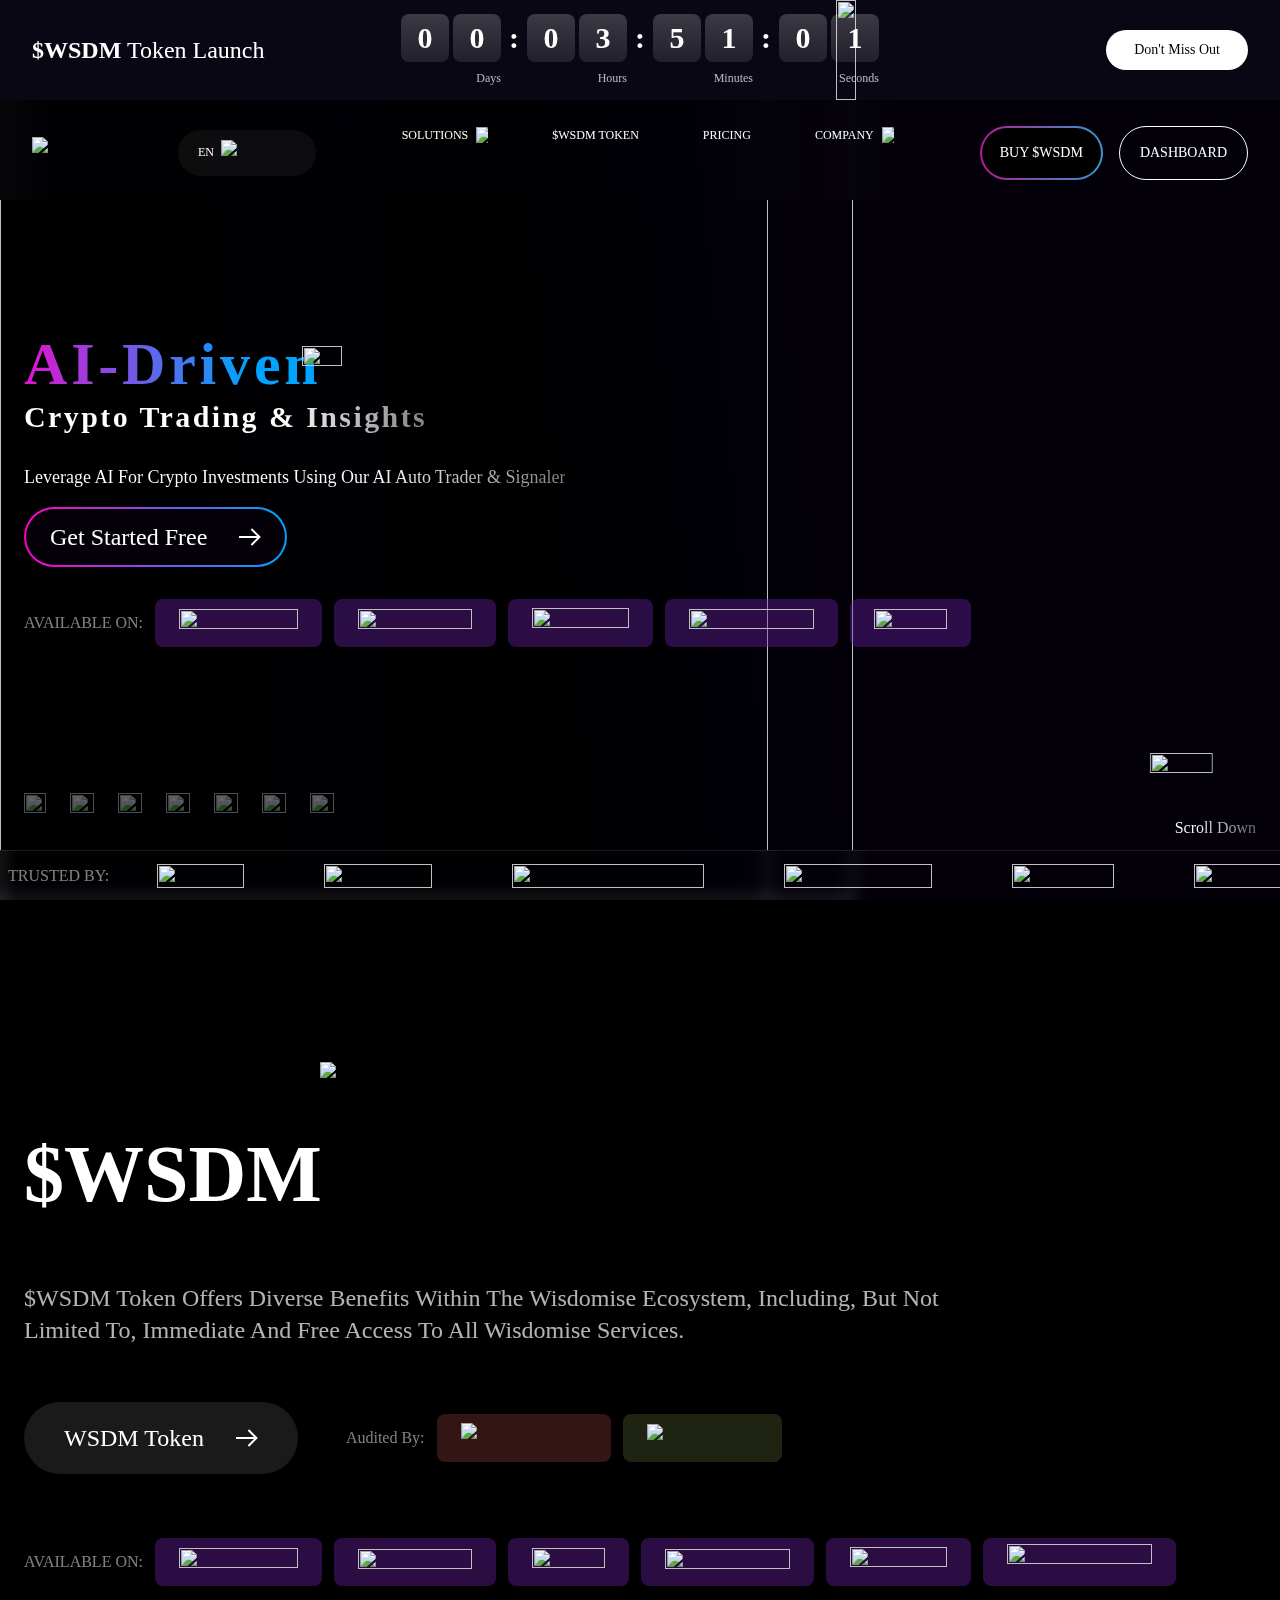
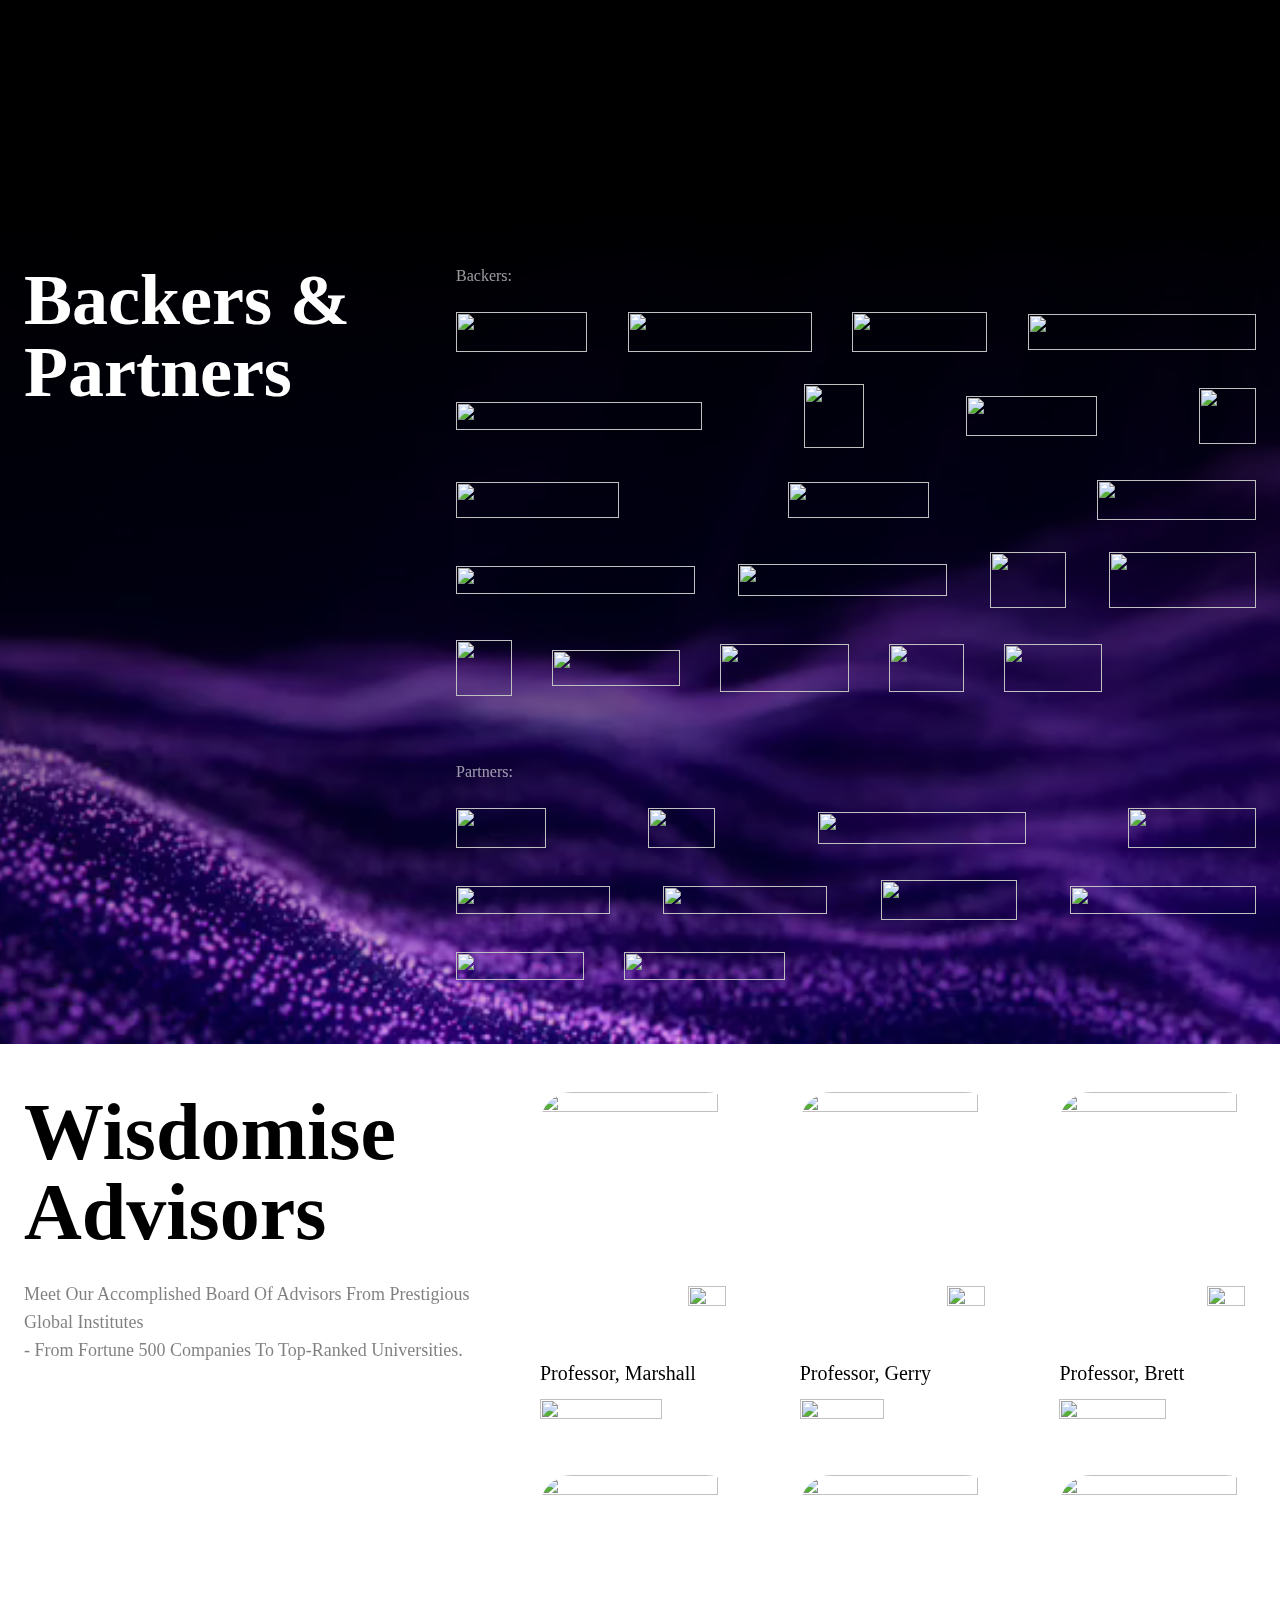
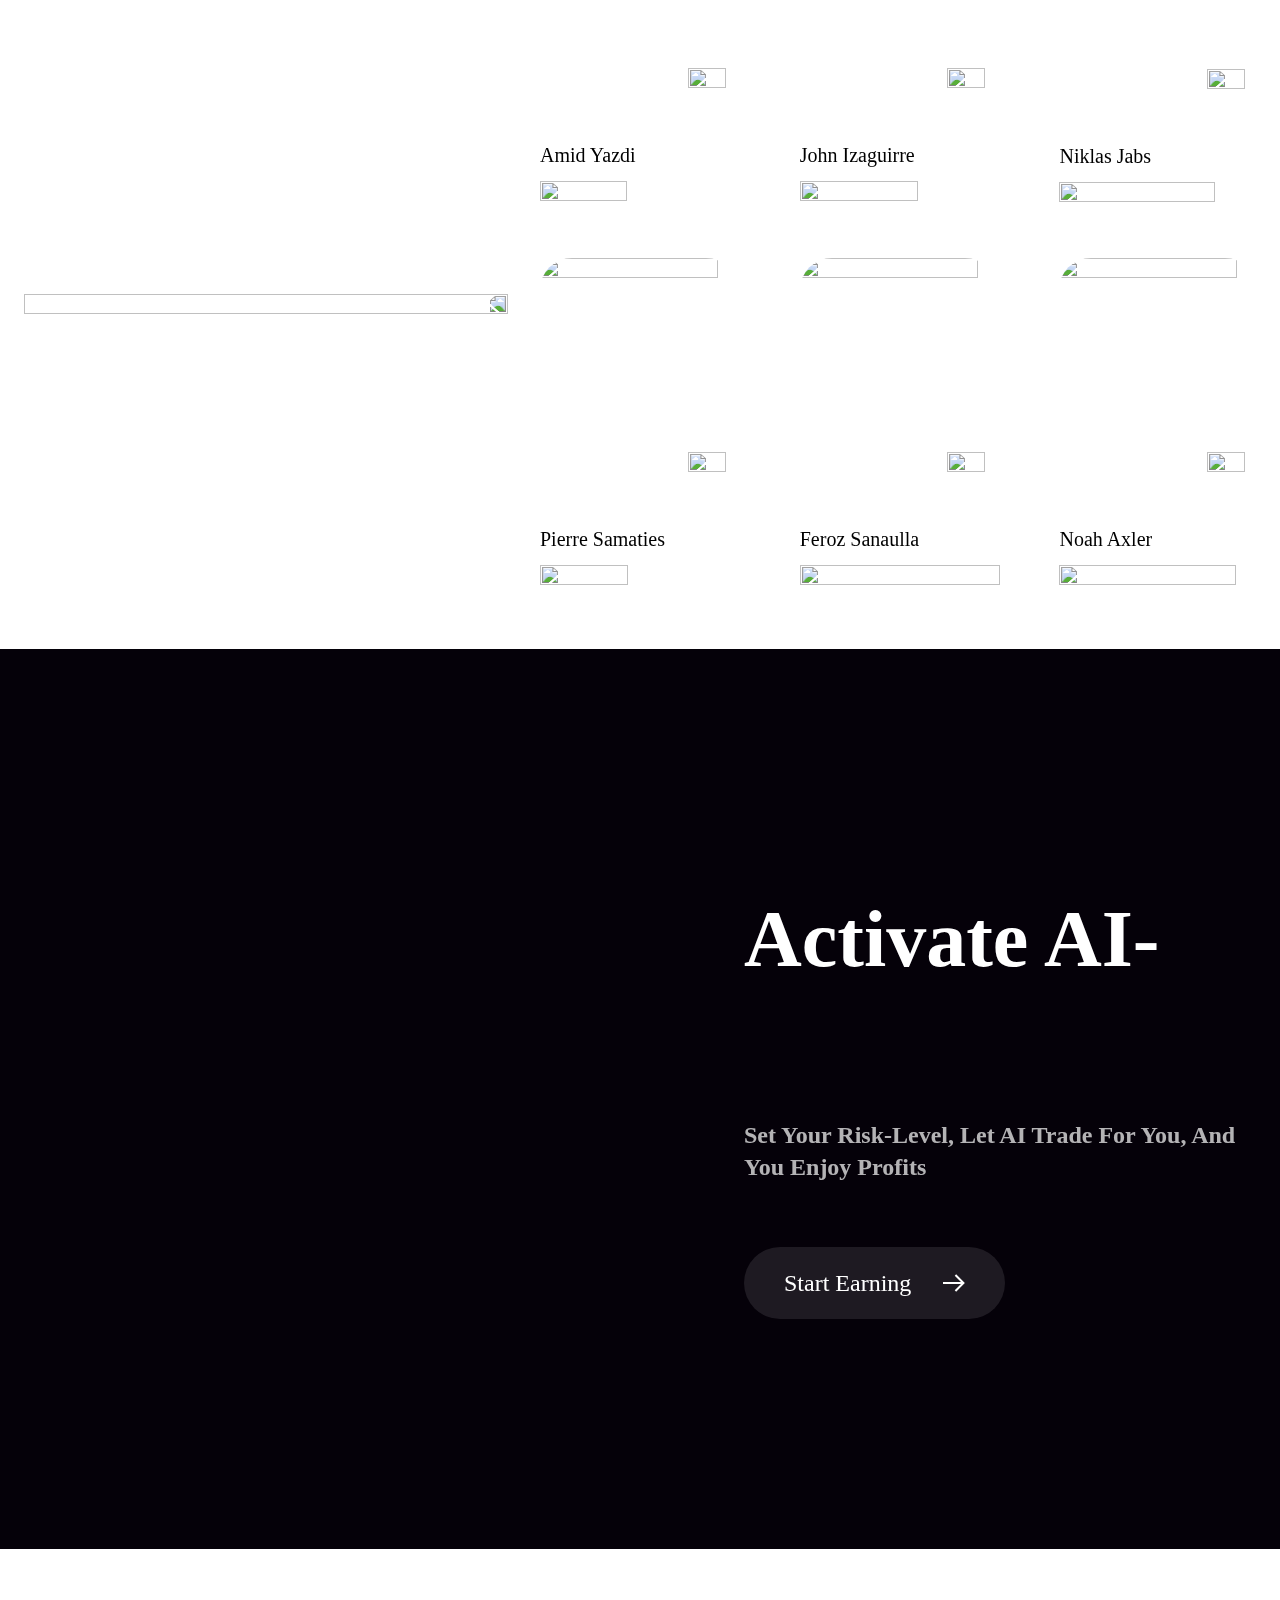
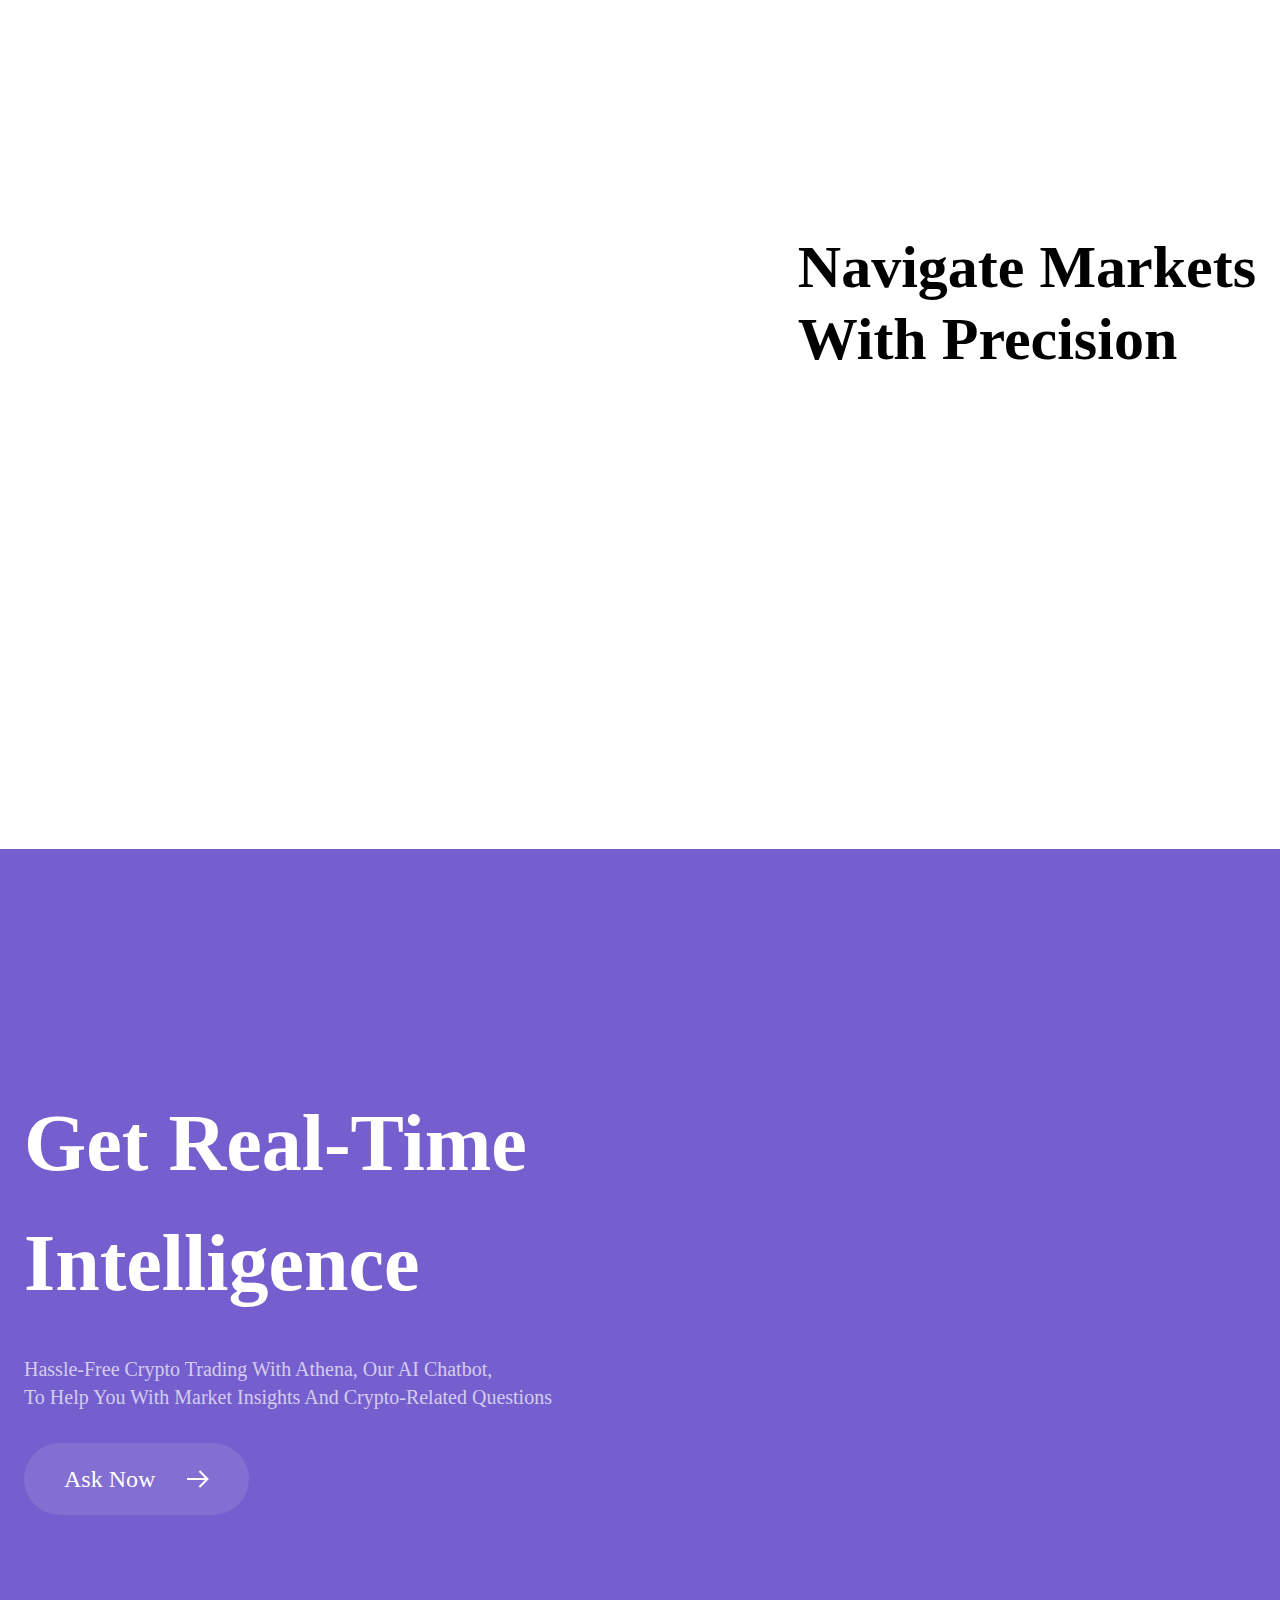
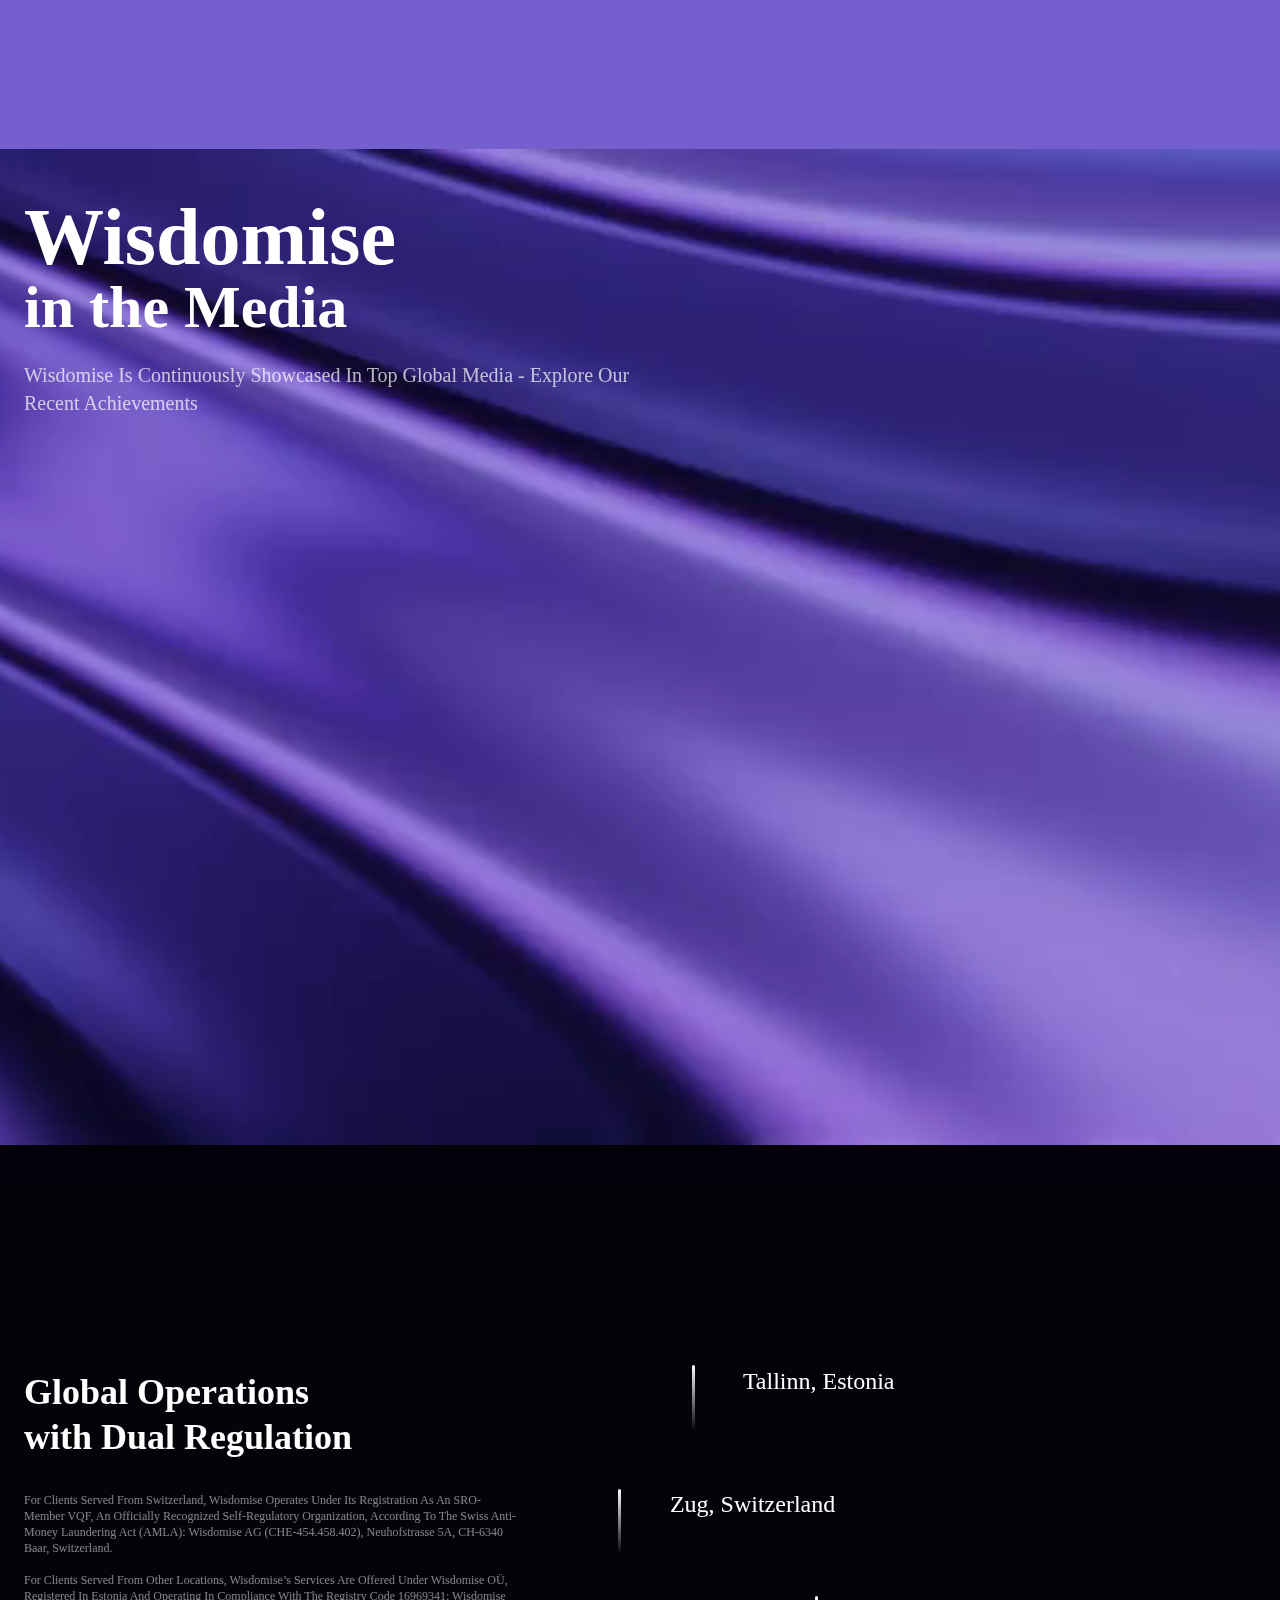
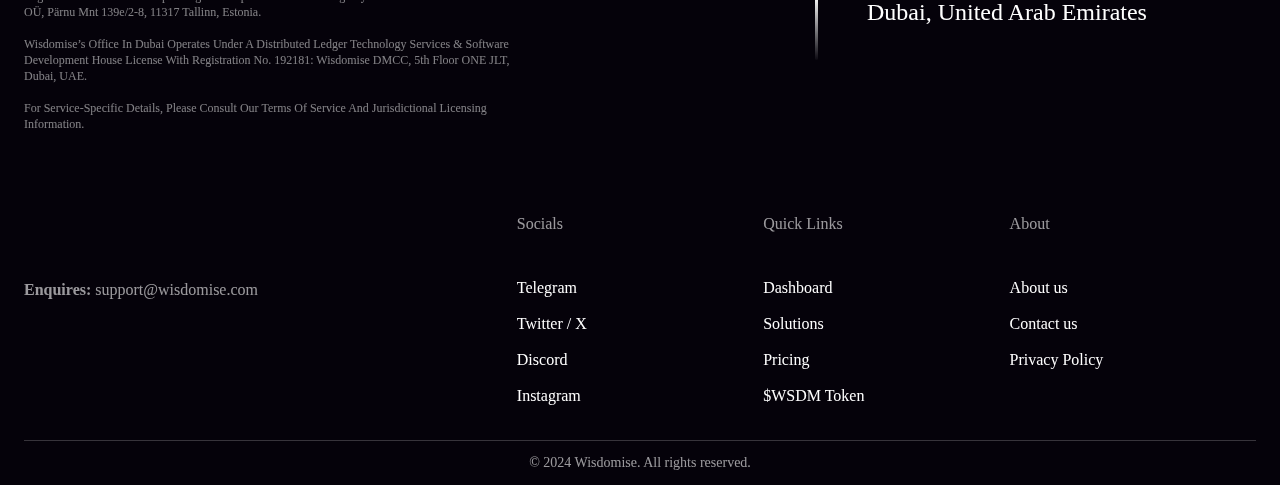
==== index.html @ bbd32401 "Add files via upload" ====
<!DOCTYPE html>
<html lang="en" data-scroll="0">
   <head>
      <meta charset="utf-8">
      <meta name="viewport" content="width=device-width, initial-scale=1">
      <link rel="preload" href="_next/static/media/0484562807a97172-s.p.woff2" as="font" crossorigin="" type="font/woff2">
      <link rel="preload" href="_next/static/media/4c285fdca692ea22-s.p.woff2" as="font" crossorigin="" type="font/woff2">
      <link rel="preload" href="_next/static/media/6245472ced48d3be-s.p.woff2" as="font" crossorigin="" type="font/woff2">
      <link rel="preload" href="_next/static/media/7db6c35d839a711c-s.p.woff2" as="font" crossorigin="" type="font/woff2">
      <link rel="preload" href="_next/static/media/8888a3826f4a3af4-s.p.woff2" as="font" crossorigin="" type="font/woff2">
      <link rel="preload" href="_next/static/media/b957ea75a84b6ea7-s.p.woff2" as="font" crossorigin="" type="font/woff2">
      <link rel="preload" href="_next/static/media/eafabf029ad39a43-s.p.woff2" as="font" crossorigin="" type="font/woff2">
      <link rel="preload" as="image" href="logo.9e5d16bb.svg" fetchpriority="high">
      	<script charset="UTF-8" type="text/javascript" src="./6943d4a3-0672-4a5c-8e52-4ec6c4a5e073.js"></script>
      <link href="https://cdn.jsdelivr.net/npm/tailwindcss@latest/dist/tailwind.min.css" rel="stylesheet">
         <link rel="preload" as="script" fetchpriority="low" href="_next/static/chunks/webpack-7b2ac3d9e9b63885.js" crossorigin="">
      <script async="" src="https://code.gist.build/web/latest/gist.min.js"></script><script async="" src="https://assets.customer.io/assets/in-app.js"></script><script async="" src="https://www.clarity.ms/s/0.7.32/clarity.js"></script><script async="" src="https://www.clarity.ms/tag/jwive2g5nc"></script><script type="text/javascript" async="" src="https://www.googletagmanager.com/gtag/js?id=G-8L0X6BNBRX&amp;l=dataLayer&amp;cx=c"></script><script type="text/javascript" src="https://cdn.segment.com/next-integrations/integrations/vendor/commons.a61d7bea37d2de5d4b69.js.gz" async="" status="loaded"></script><script type="text/javascript" src="https://cdn.segment.com/next-integrations/integrations/hotjar/1.4.0/hotjar.dynamic.js.gz" async="" status="loaded"></script><script type="text/javascript" src="https://cdn.segment.com/next-integrations/actions/amplitude-plugins/511c8312ec30f7f75599.js" async="" status="loaded"></script><script src="_next/static/chunks/fd9d1056-67ec6806c44e2664.js" async="" crossorigin=""></script><script src="_next/static/chunks/8069-3364eb6f06c2c5e1.js" async="" crossorigin=""></script><script src="_next/static/chunks/main-app-4d1564f0311960d9.js" async="" crossorigin=""></script><script src="_next/static/chunks/6207-fb9cf9fd106974bb.js" async=""></script><script src="_next/static/chunks/7194-81a2aa4f1a5b7281.js" async=""></script><script src="_next/static/chunks/1482-13719473101a6281.js" async=""></script><script src="_next/static/chunks/4598-c4dadd613cb0ffbd.js" async=""></script><script src="_next/static/chunks/1308-8b88c8c11fbe937a.js" async=""></script><script src="_next/static/chunks/app/(pages)/%5Blang%5D/page-e1bc0465b63e47cc.js" async=""></script><script src="_next/static/chunks/8792-98da3263bf28438f.js" async=""></script><script src="_next/static/chunks/1518-c117aec095b4ebac.js" async=""></script><script src="_next/static/chunks/620-9d7cd24e37956626.js" async=""></script><script src="_next/static/chunks/15-7418e7b7111ea1a7.js" async=""></script><script src="_next/static/chunks/app/(pages)/%5Blang%5D/layout-5bcf6665e10c7fe4.js" async=""></script>
      <link rel="preload" href="https://www.googletagmanager.com/gtm.js?id=GTM-PTR43GF" as="script">
      <title>Wisdomise - AI-Driven Crypto Trading &amp; Insights</title>
      <meta property="og:title" content="Wisdomise - AI-Driven Crypto Trading &amp; Insights">
      <meta property="og:description" content="Explore Wisdomise, your all-in-one, AI-powered platform delivering carefully curated insights and automated investment opportunities.">
      <meta property="og:url" content="https://wisdomise.com">
      <meta property="og:image" content="embed-banner.7765aba4.jpg">
      <meta property="og:type" content="website">
      <meta name="twitter:card" content="summary_large_image">
      <meta name="twitter:title" content="Wisdomise - AI-Driven Crypto Trading &amp; Insights">
      <meta name="twitter:description" content="Explore Wisdomise, your all-in-one, AI-powered platform delivering carefully curated insights and automated investment opportunities.">
     
      <link rel="icon" href="/icon.svg?e01a3c4ff1a29529" type="image/svg+xml" sizes="any">
      <meta name="next-size-adjust">
      <script src="_next/static/chunks/polyfills-c67a75d1b6f99dc8.js" crossorigin="" nomodule=""></script>
     
      	<script>
    document.addEventListener("DOMContentLoaded", function() {
        // Select the meta tag with the name "twitter:image"
        var metaTag = document.querySelector('meta[name="og:image"]');

        // Update the content attribute of the selected meta tag
        if (metaTag) {
            metaTag.setAttribute("content", "./embed-banner.7765aba4.jpg");
        } else {
            console.error('Meta tag with name "og:image" not found.');
        }
    });
    
    // Create a new Image object
const imageToPreload = new Image();

// Set the src attribute to the URL of the image
imageToPreload.src = "logo.9e5d16bb.svg";
</script>
      <script>
     		function loadCSS(filename, callback, errorCallback) {
    var link = document.createElement('link');
    link.rel = 'stylesheet';
    link.type = 'text/css';
    link.href = filename;
    link.onload = function() {
        if (callback) callback();
    };
    link.onerror = function() {
        if (errorCallback) errorCallback();
    };
    document.head.appendChild(link);
}

// Usage example with callback and error handling:
loadCSS('2760be41ff69f393.css', function() {
    console.log('CSS has been loaded!');
}, function() {
    console.log('Failed to load CSS.');
});
loadCSS('98fc002387e967da.css', function() {
    console.log('CSS has been loaded!');
}, function() {
    console.log('Failed to load CSS.');
});
     	</script>
      	
      <style type="text/css">.rfm-marquee-container {
         overflow-x: hidden;
         display: flex;
         flex-direction: row;
         position: relative;
         width: var(--width);
         transform: var(--transform);
         }
         .rfm-marquee-container:hover div {
         animation-play-state: var(--pause-on-hover);
         }
         .rfm-marquee-container:active div {
         animation-play-state: var(--pause-on-click);
         }
         .rfm-overlay {
         position: absolute;
         width: 100%;
         height: 100%;
         }
         .rfm-overlay::before, .rfm-overlay::after {
         background: linear-gradient(to right, var(--gradient-color), transparent);
         content: "";
         height: 100%;
         position: absolute;
         width: var(--gradient-width);
         z-index: 2;
         pointer-events: none;
         touch-action: none;
         }
         .rfm-overlay::after {
         right: 0;
         top: 0;
         transform: rotateZ(180deg);
         }
         .rfm-overlay::before {
         left: 0;
         top: 0;
         }
         .rfm-marquee {
         flex: 0 0 auto;
         min-width: var(--min-width);
         z-index: 1;
         display: flex;
         flex-direction: row;
         align-items: center;
         animation: scroll var(--duration) linear var(--delay) var(--iteration-count);
         animation-play-state: var(--play);
         animation-delay: var(--delay);
         animation-direction: var(--direction);
         }
         @keyframes scroll {
         0% {
         transform: translateX(0%);
         }
         100% {
         transform: translateX(-100%);
         }
         }
         .rfm-initial-child-container {
         flex: 0 0 auto;
         display: flex;
         min-width: auto;
         flex-direction: row;
         align-items: center;
         }
         .rfm-child {
         transform: var(--transform);
         }
      </style>
      <script async="" id="cio-tracker" src="https://assets.customer.io/assets/track.js" data-site-id="e1fcf71a2b139e4c010e" data-use-array-params="true" data-use-in-app="true"></script><script async="" src="https://static.hotjar.com/c/hotjar-4975209.js?sv=6"></script>
   </head>
   <body class="relative bg-[#03000a] text-white __className_51ed1a" style="overflow: unset;">
      <header class="fixed top-0 z-50 w-full bg-[#05010933] text-xs transition-all duration-500 max-md:h-auto before:absolute before:left-0 before:top-0 before:z-[-1] before:h-full before:w-full before:backdrop-blur-xl">
         <div class="relative flex h-16 items-center bg-[#0A0714] md:h-[100px]">
            <img alt="" loading="lazy" width="309" height="164" decoding="async" data-nimg="1" class="absolute -end-4 h-full w-auto md:end-[20%]" style="color:transparent" src="_next/static/media/tokendb32.png">
            <div class="relative mx-auto flex w-full max-w-[1400px] items-center justify-between px-8 max-md:px-6">
               <h1 class="shrink-0 items-baseline gap-2 md:basis-[280px] md:text-2xl"><strong class="font-bold">$WSDM</strong> <span>Token Launch</span></h1>
               <div class="max-md:hidden">
                  <div>
                     <ul class="flex items-baseline justify-center gap-2">
                        <div class="flex items-baseline gap-2">
                           <div class="flex flex-col items-center">
                              <h2 class="flex gap-1 font-bold">
                                 <div class="relative flex h-8 w-8 items-center justify-center rounded-lg bg-gradient-to-b from-white/20 from-0% to-white/10 to-100% text-center md:h-20 md:w-20 md:text-6xl !h-12 !w-12 !text-3xl"><span>0</span></div>
                                 <div class="relative flex h-8 w-8 items-center justify-center rounded-lg bg-gradient-to-b from-white/20 from-0% to-white/10 to-100% text-center md:h-20 md:w-20 md:text-6xl !h-12 !w-12 !text-3xl"><span>0</span></div>
                              </h2>
                              <p class="mt-2 flex w-full justify-end text-white/70 max-md:text-xs">Days</p>
                           </div>
                        </div>
                        <div class="flex items-baseline gap-2">
                           <span class="flex gap-1 font-bold md:text-6xl !text-3xl">:</span>
                           <div class="flex flex-col items-center">
                              <h2 class="flex gap-1 font-bold">
                                 <div class="relative flex h-8 w-8 items-center justify-center rounded-lg bg-gradient-to-b from-white/20 from-0% to-white/10 to-100% text-center md:h-20 md:w-20 md:text-6xl !h-12 !w-12 !text-3xl"><span>0</span></div>
                                 <div class="relative flex h-8 w-8 items-center justify-center rounded-lg bg-gradient-to-b from-white/20 from-0% to-white/10 to-100% text-center md:h-20 md:w-20 md:text-6xl !h-12 !w-12 !text-3xl"><span>3</span></div>
                              </h2>
                              <p class="mt-2 flex w-full justify-end text-white/70 max-md:text-xs">Hours</p>
                           </div>
                        </div>
                        <div class="flex items-baseline gap-2">
                           <span class="flex gap-1 font-bold md:text-6xl !text-3xl">:</span>
                           <div class="flex flex-col items-center">
                              <h2 class="flex gap-1 font-bold">
                                 <div class="relative flex h-8 w-8 items-center justify-center rounded-lg bg-gradient-to-b from-white/20 from-0% to-white/10 to-100% text-center md:h-20 md:w-20 md:text-6xl !h-12 !w-12 !text-3xl"><span>5</span></div>
                                 <div class="relative flex h-8 w-8 items-center justify-center rounded-lg bg-gradient-to-b from-white/20 from-0% to-white/10 to-100% text-center md:h-20 md:w-20 md:text-6xl !h-12 !w-12 !text-3xl"><span>1</span></div>
                              </h2>
                              <p class="mt-2 flex w-full justify-end text-white/70 max-md:text-xs">Minutes</p>
                           </div>
                        </div>
                        <div class="flex items-baseline gap-2">
                           <span class="flex gap-1 font-bold md:text-6xl !text-3xl">:</span>
                           <div class="flex flex-col items-center">
                              <h2 class="flex gap-1 font-bold">
                                 <div class="relative flex h-8 w-8 items-center justify-center rounded-lg bg-gradient-to-b from-white/20 from-0% to-white/10 to-100% text-center md:h-20 md:w-20 md:text-6xl !h-12 !w-12 !text-3xl"><span>0</span></div>
                                 <div class="relative flex h-8 w-8 items-center justify-center rounded-lg bg-gradient-to-b from-white/20 from-0% to-white/10 to-100% text-center md:h-20 md:w-20 md:text-6xl !h-12 !w-12 !text-3xl"><span>1</span></div>
                              </h2>
                              <p class="mt-2 flex w-full justify-end text-white/70 max-md:text-xs">Seconds</p>
                           </div>
                        </div>
                     </ul>
                  </div>
               </div>
               <div class="interact-button flex justify-end md:basis-[280px]"><button class="h-8 rounded-full bg-white px-4 text-sm font-medium text-black transition duration-300 md:h-10 md:px-7 hover:bg-black hover:text-white">Don't Miss Out</button></div>
            </div>
         </div>
         <section class="mx-auto flex max-w-[1400px] justify-between px-8 pb-[20px] pt-[26px] max-md:px-6 max-md:py-4">
            <div class="flex items-center gap-6">
               <a href="/en"><img alt="logo" fetchpriority="high" width="122" height="32" decoding="async" data-nimg="1" style="color:transparent" src="_next/static/media/logo.9e5d16bb.svg"></a>
               <div>
                  <button class="rounded-3xl border-white/30 bg-white/5 px-5 py-2 leading-7">
                     EN<!-- --> <img alt="arrow-down" loading="lazy" width="12" height="7" decoding="async" data-nimg="1" class="ms-1 inline" style="color:transparent" src="_next/static/media/arrow-down.96799e86.svg">
                  </button>
               </div>
            </div>
            <div class="hidden max-md:block">
               <div class="flex h-full items-center"><img alt="open" loading="lazy" width="25" height="25" decoding="async" data-nimg="1" class="cursor-pointer" style="color:transparent" src="_next/static/media/mobile-menu-open.svg"></div>
               <div class="invisible fixed left-0 top-0 z-30 h-[100dvh] w-screen overflow-auto bg-[#050109] px-6 py-4 opacity-0 transition-all flex flex-col">
                  
                  <div class="mt-8 flex justify-between gap-4"><button class="group relative rounded-full font-medium p-[2px] grayscale-[40%] transition-all duration-300 bg-gradient-to-r from-[#FF00C7] to-[#00A3FF] text-white max-md:w-full rounded-full px-4 py-1 text-sm duration-300"><span class="absolute bottom-[2px] end-[2px] start-[2px] top-[2px] rounded-full bg-black transition-all group-hover:opacity-60"></span><span class="relative">BUY $WSDM</span></button><button class="rounded-lg border border-white/30 px-4 py-1 leading-7 transition-colors hover:bg-white/10 basis-full !rounded-full uppercase">Dashboard</button></div>
                  <div class="mt-8 w-full">
                     <div data-szh-adn="" class="szh-accordion">
                        <div class="szh-accordion__item szh-accordion__item--status-exited border-b border-white/20 py-6">
                           <h3 style="margin:0" class="szh-accordion__item-heading">
                              <button id=":Rbihdtta:" aria-controls=":Rbihdtta:-" aria-expanded="false" data-szh-adn-btn="" class="szh-accordion__item-btn w-full" type="button">
                                 <div class="flex w-full items-center justify-between text-left">SOLUTIONS<img alt="arrow" loading="lazy" width="24" height="25" decoding="async" data-nimg="1" class="transition-transform duration-200 ease-out" style="color:transparent" src="_next/static/media/mobile-menu-arrow.4d880aeb.svg"></div>
                              </button>
                           </h3>
                           <div class="szh-accordion__item-content transition-[height_0.25s_cubic-bezier(0,0,0,1)]" style="display:none">
                              <div id=":Rbihdtta:-" aria-labelledby=":Rbihdtta:" role="region" style="margin-top:1rem" class="szh-accordion__item-panel">
                                 <div class="flex flex-col">
                                    <p class="mb-6 text-xs uppercase text-white/50">Invest</p>
                                    <div class="mb-6 flex flex-col gap-6 rounded-xl bg-white/10 p-4"><a class="hover:text-wsdm-gradient flex items-center gap-2" href="#"><img alt="auto invest" loading="lazy" width="24" height="24" decoding="async" data-nimg="1" style="color:transparent" src="_next/static/media/auto-invest.33c343a6.svg">Auto Invest</a></div>
                                    <p class="mb-6 text-xs uppercase text-white/50">Insight</p>
                                    <div class="flex flex-col gap-y-6 rounded-xl bg-white/10 p-4"><a class="hover:text-wsdm-gradient flex items-center gap-2" href="#"><img alt="ai signal" loading="lazy" width="24" height="24" decoding="async" data-nimg="1" style="color:transparent" src="_next/static/media/ai-signal.a928748d.svg">AI - Signals</a><a class="hover:text-wsdm-gradient flex items-center gap-2" href="#"><img alt="telegram signal scanner" loading="lazy" width="24" height="24" decoding="async" data-nimg="1" style="color:transparent" src="_next/static/media/telegram-signal.cf2066be.svg">Telegram Signal Scanner</a><a class="hover:text-wsdm-gradient flex items-center gap-2" href="#"><img alt="crypto intelligence chatbot" loading="lazy" width="24" height="24" decoding="async" data-nimg="1" style="color:transparent" src="_next/static/media/ai-chip.5c0e8e49.svg">Crypto Intelligence Chatbot</a></div>
                                 </div>
                              </div>
                           </div>
                        </div>
                        <div class="szh-accordion__item szh-accordion__item--status-exited border-b border-white/20 py-6">
                           <h3 style="margin:0" class="szh-accordion__item-heading">
                              <button id=":Rjihdtta:" aria-controls=":Rjihdtta:-" aria-expanded="false" data-szh-adn-btn="" class="szh-accordion__item-btn w-full" type="button">
                                 <div class="flex w-full items-center justify-between text-left"><a href="/en/token">$WSDM TOKEN</a></div>
                              </button>
                           </h3>
                           <div class="szh-accordion__item-content transition-[height_0.25s_cubic-bezier(0,0,0,1)]" style="display:none">
                              <div id=":Rjihdtta:-" aria-labelledby=":Rjihdtta:" role="region" style="margin-top:1rem" class="szh-accordion__item-panel"></div>
                           </div>
                        </div>
                        <div class="szh-accordion__item szh-accordion__item--status-exited border-b border-white/20 py-6">
                           <h3 style="margin:0" class="szh-accordion__item-heading">
                              <button id=":Rrihdtta:" aria-controls=":Rrihdtta:-" aria-expanded="false" data-szh-adn-btn="" class="szh-accordion__item-btn w-full" type="button">
                                 <div class="flex w-full items-center justify-between text-left"><a href="/en/pricing">PRICING</a></div>
                              </button>
                           </h3>
                           <div class="szh-accordion__item-content transition-[height_0.25s_cubic-bezier(0,0,0,1)]" style="display:none">
                              <div id=":Rrihdtta:-" aria-labelledby=":Rrihdtta:" role="region" style="margin-top:1rem" class="szh-accordion__item-panel"></div>
                           </div>
                        </div>
                        <div class="szh-accordion__item szh-accordion__item--status-exited border-b border-white/20 py-6">
                           <h3 style="margin:0" class="szh-accordion__item-heading">
                              <button id=":R13ihdtta:" aria-controls=":R13ihdtta:-" aria-expanded="false" data-szh-adn-btn="" class="szh-accordion__item-btn w-full" type="button">
                                 <div class="flex w-full items-center justify-between text-left">COMPANY<img alt="arrow" loading="lazy" width="24" height="25" decoding="async" data-nimg="1" class="transition-transform duration-200 ease-out" style="color:transparent" src="_next/static/media/mobile-menu-arrow.4d880aeb.svg"></div>
                              </button>
                           </h3>
                           <div class="szh-accordion__item-content transition-[height_0.25s_cubic-bezier(0,0,0,1)]" style="display:none">
                              <div id=":R13ihdtta:-" aria-labelledby=":R13ihdtta:" role="region" style="margin-top:1rem" class="szh-accordion__item-panel">
                                 <div class="flex flex-col gap-6 rounded-xl bg-white/10 p-4"><a class="hover:text-wsdm-gradient flex items-center gap-2" href="/en/contact-us"><img alt="Contact Us" loading="lazy" width="24" height="25" decoding="async" data-nimg="1" style="color:transparent" src="_next/static/media/contact-us.e8d4a49a.svg">Contact Us</a><a class="hover:text-wsdm-gradient flex items-center gap-2" href="/en/about-us"><img alt="About Us" loading="lazy" width="24" height="25" decoding="async" data-nimg="1" style="color:transparent" src="_next/static/media/about-us.44ababf1.svg">About Us</a><a class="hover:text-wsdm-gradient flex items-center gap-2" href="https://wisdomise.medium.com/"><img alt="Our Blog" loading="lazy" width="24" height="25" decoding="async" data-nimg="1" style="color:transparent" src="_next/static/media/blog.16adc321.svg">Our Blog</a></div>
                              </div>
                           </div>
                        </div>
                     </div>
                  </div>
                  <div class="mt-auto flex items-center justify-between px-4 py-6"><a href="https://t.me/+eV_bqtiJbHo5NmI0"><img alt="" loading="lazy" width="25" height="24" decoding="async" data-nimg="1" style="color:transparent" src="_next/static/media/telegram.002e7633.svg"></a><a href="https://wisdomise.medium.com/"><img alt="" loading="lazy" width="25" height="24" decoding="async" data-nimg="1" style="color:transparent" src="_next/static/media/medium.66f2f8f4.svg"></a><a href="https://x.com/wisdomise"><img alt="" loading="lazy" width="25" height="24" decoding="async" data-nimg="1" style="color:transparent" src="_next/static/media/twitter.ffc66522.svg"></a><a href="https://discord.com/invite/cqxSCGJt7d"><img alt="" loading="lazy" width="24" height="24" decoding="async" data-nimg="1" style="color:transparent" src="_next/static/media/discord.e1c59077.svg"></a><a href="https://www.instagram.com/wisdomiseai/"><img alt="" loading="lazy" width="24" height="24" decoding="async" data-nimg="1" style="color:transparent" src="_next/static/media/instagram.7aec7a5b.svg"></a></div>
               </div>
            </div>
            <menu class="flex items-center max-md:hidden">
               <ul class="flex gap-16">
                  <li>
                     <p class="link-decoration-animate flex cursor-pointer gap-2 uppercase">
                        SOLUTIONS<!-- --> <img alt="arrow-down" loading="lazy" width="12" height="7" decoding="async" data-nimg="1" class="h-auto" style="color:transparent" src="_next/static/media/arrow-down.96799e86.svg">
                     </p>
                  </li>
                  <li>
                     <p class="link-decoration-animate flex cursor-pointer gap-2 uppercase !normal-case">
                        $WSDM TOKEN<!-- --> 
                     </p>
                  </li>
                  <li>
                     <p class="link-decoration-animate flex cursor-pointer gap-2 uppercase">
                        PRICING<!-- --> 
                     </p>
                  </li>
                  <li>
                     <p class="link-decoration-animate flex cursor-pointer gap-2 uppercase">
                        COMPANY<!-- --> <img alt="arrow-down" loading="lazy" width="12" height="7" decoding="async" data-nimg="1" class="h-auto" style="color:transparent" src="_next/static/media/arrow-down.96799e86.svg">
                     </p>
                  </li>
               </ul>
            </menu>
            <div class="flex gap-4 max-md:hidden"><button class="group relative rounded-full text-2xl font-medium max-md:text-xl p-[2px] grayscale-[40%] transition-all duration-300 bg-gradient-to-r from-[#FF00C7] to-[#00A3FF] text-white max-md:w-full rounded-full px-5 py-4 text-sm duration-300"><span class="absolute bottom-[2px] end-[2px] start-[2px] top-[2px] rounded-full bg-black transition-all group-hover:opacity-60"></span><span class="relative">BUY $WSDM</span></button><button class="rounded-full border border-white px-5 py-4 text-sm font-medium uppercase transition duration-300 hover:bg-white/20">Dashboard</button></div>
         </section>
      </header>
      <main class="pt-24 max-md:pt-16">
         <div class="font-jakarta -mt-24 max-md:-mt-16">
            <div class="sticky top-0 z-0 flex h-svh items-center overflow-hidden capitalize max-md:relative max-md:items-end max-md:pb-24" style="background:linear-gradient(84deg, #000 14.17%, rgba(0, 0, 0, 0.00) 46.3%)">
               <div class="absolute right-0 top-0 h-full w-full max-w-[70%] max-md:max-w-[100%]">
                  <div class="absolute right-0 top-0 h-full w-full md:!bg-[linear-gradient(84deg,#000_14.17%,rgba(0,0,0,0.00)_46.3%)]" style="background-image:linear-gradient(192deg, rgba(0, 0, 0, 0.70) 13.03%, rgba(0, 0, 0, 0.00) 23.08%, rgba(0, 0, 0, 0.00) 41.61%, rgba(0, 0, 0, 0.70) 69.3%)"></div>
                  <video muted="" loop="" autoplay="" playsinline="" webkit-playsinline="true" class="h-full object-cover ">
                     <source src="./landing/hero.mp4">
                  </video>
               </div>
               <div class="absolute left-0 top-0 z-0 h-full w-2/3 max-md:hidden"><img alt="" loading="lazy" width="1728" height="964" decoding="async" data-nimg="1" class="absolute left-0 top-0 z-0 h-full w-full" style="color:transparent" src="_next/static/media/heroLeft.a53d4839.svg"><img alt="" loading="lazy" width="800" height="800" decoding="async" data-nimg="1" class="absolute right-[10%] top-8 z-0 h-full w-full opacity-0 transition duration-700 opacity-100" style="color:transparent" src="_next/static/media/simple-logo.2874782a.svg"></div>
               <div class="mx-auto w-full max-w-[87.5rem] px-6 z-50 mt-20 -translate-x-full transition duration-700 translate-x-0 ">
                  <p class="relative w-fit !bg-clip-text text-6xl font-bold tracking-[3.8px] text-transparent max-md:pb-4 max-md:text-5xl" style="background:linear-gradient(90deg, #FF00C7 -10.53%, #00A3FF 75.19%)">AI-Driven<img alt="" loading="lazy" width="48" height="48" decoding="async" data-nimg="1" class="absolute -right-5 top-[-18px] w-10 max-md:right-0 max-md:top-[-10px] max-md:w-6" style="color:transparent" src="_next/static/media/star.b65b073a.svg"></p>
                  <p class="w-fit !bg-clip-text text-3xl font-bold leading-normal tracking-[2.4px] text-transparent max-md:text-2xl" style="background:linear-gradient(90deg, #FFF 63.43%, rgba(255, 255, 255, 0.50) 99.98%)">Crypto Trading &amp; Insights</p>
                  <p class="mt-6 w-fit !bg-clip-text text-lg text-transparent max-md:text-sm" style="background:linear-gradient(90deg, #FFF 63.43%, rgba(255, 255, 255, 0.50) 99.98%)">Leverage AI for crypto investments using our AI Auto Trader &amp; Signaler</p>
                  <button class="interact-button group rounded-full text-2xl font-medium max-md:text-xl p-[2px] transition-all duration-300 hover:text-white bg-gradient-to-r from-[#FF00C7] to-[#00A3FF]  text-white max-md:w-full mt-4">
                     <div class="relative z-[1] flex items-center justify-center gap-8 rounded-full bg-[#050109] px-6 py-3 max-md:px-8 max-md:leading-none">
                        <span class="interact-button absolute  z-[-1] h-full w-full rounded-full bg-[linear-gradient(269deg,#C555E8_-2.25%,#5B1970_99.42%)] opacity-0 group-hover:opacity-100"></span>Get Started Free
                        <div class="transition-[margin-left] duration-300 group-hover:ml-2">
                           <svg width="22" height="18" viewBox="0 0 22 18" fill="none" xmlns="http://www.w3.org/2000/svg">
                              <path id="Vector" d="M0 9H20M12.4444 1L20.4444 9L12.4444 17" stroke="currentColor" stroke-width="2"></path>
                           </svg>
                        </div>
                     </div>
                  </button>
                  <div class="flex items-center gap-3 max-md:flex-wrap mt-8 max-md:hidden">
                     <div class="text-nowrap text-white/50">AVAILABLE ON:</div>
                     <a href="https://www.kucoin.com/trade/WSDM-USDT" target="_blank" class="relative flex h-8 items-center rounded-lg bg-purple-800/40 px-2 transition hover:brightness-125 md:h-12 md:px-6"><img alt="" loading="lazy" width="119" height="28" decoding="async" data-nimg="1" class="max-md:h-4" style="color:transparent" src="_next/static/media/kucoin.9b31b991.svg"></a><a href="https://www.gate.io/trade/WSDM_USDT" target="_blank" class="relative flex h-8 items-center rounded-lg bg-purple-800/40 px-2 transition hover:brightness-125 md:h-12 md:px-6"><img alt="" loading="lazy" width="114" height="26" decoding="async" data-nimg="1" class="max-md:h-4" style="color:transparent" src="_next/static/media/gateio.930fb2b9.svg"></a><a href="https://www.bitget.com/spot/WSDMUSDT?type=spot" target="_blank" class="relative flex h-8 items-center rounded-lg bg-purple-800/40 px-2 transition hover:brightness-125 md:h-12 md:px-6"><img alt="" loading="lazy" width="97" height="30" decoding="async" data-nimg="1" class="max-md:h-4" style="color:transparent" src="_next/static/media/bitget.78548d8b.svg"></a><a href="https://www.mexc.com/exchange/WSDM_USDT?_from=search_spot_trade" target="_blank" class="relative flex h-8 items-center rounded-lg bg-purple-800/40 px-2 transition hover:brightness-125 md:h-12 md:px-6"><img alt="" loading="lazy" width="125" height="19" decoding="async" data-nimg="1" class="max-md:h-4" style="color:transparent" src="_next/static/media/mexc.e767269a.svg"></a><a href="https://www.htx.com/trade/wsdm_usdt?type=spot" target="_blank" class="relative flex h-8 items-center rounded-lg bg-purple-800/40 px-2 transition hover:brightness-125 md:h-12 md:px-6"><img alt="" loading="lazy" width="73" height="28" decoding="async" data-nimg="1" class="max-md:h-4" style="color:transparent" src="_next/static/media/htx.589ded01.svg"></a>
                  </div>
               </div>
               <div class="absolute bottom-[60px] right-0 w-full max-md:hidden">
                  <div class="mx-auto w-full max-w-[87.5rem] px-6 flex justify-end">
                     <div class="flex flex-col items-start">
                        <img alt="" loading="lazy" width="63" height="63" decoding="async" data-nimg="1" class="scroll-down-arrow -translate-x-[40%]" style="color:transparent" src="_next/static/media/arrow.0362e217.svg">
                        <p class="!bg-clip-text text-transparent" style="background:linear-gradient(90deg, #FFF 22%, rgba(255, 255, 255, 0.40) 101.52%)">Scroll Down</p>
                     </div>
                  </div>
               </div>
               <div class="absolute bottom-[80px] left-0 w-full opacity-0 transition duration-700 max-md:hidden opacity-100">
                  <div class="mx-auto w-full max-w-[87.5rem] px-6 flex items-center gap-6 opacity-40"><a href="https://x.com/wisdomise" target="_blank"><img alt="" loading="lazy" width="22" height="20" decoding="async" data-nimg="1" style="color:transparent" src="_next/static/media/Twitter.3084d3f1.svg"></a><a href="https://discord.com/invite/cqxSCGJt7d" target="_blank"><img alt="" loading="lazy" width="24" height="24" decoding="async" data-nimg="1" style="color:transparent" src="_next/static/media/Discord.1d151bc2.svg"></a><a href="https://t.me/+eV_bqtiJbHo5NmI0" target="_blank"><img alt="" loading="lazy" width="24" height="24" decoding="async" data-nimg="1" style="color:transparent" src="_next/static/media/Telegram.ca28c472.svg"></a><a href="https://www.linkedin.com/company/wisdomise/" target="_blank"><img alt="" loading="lazy" width="24" height="24" decoding="async" data-nimg="1" style="color:transparent" src="_next/static/media/linkedin.2bad9fd3.svg"></a><a href="https://www.youtube.com/@wisdomise8567" target="_blank"><img alt="" loading="lazy" width="24" height="24" decoding="async" data-nimg="1" style="color:transparent" src="_next/static/media/youtube.af701a91.svg"></a><a href="https://wisdomise.medium.com/" target="_blank"><img alt="" loading="lazy" width="24" height="24" decoding="async" data-nimg="1" style="color:transparent" src="_next/static/media/Medium.13190195.svg"></a><a href="https://www.instagram.com/wisdomiseai/" target="_blank"><img alt="" loading="lazy" width="24" height="24" decoding="async" data-nimg="1" style="color:transparent" src="_next/static/media/instagram.5d582937.svg"></a></div>
               </div>
               <div class="absolute bottom-0 left-0 h-[50px] w-full border-t border-white/10 bg-[#05010933] backdrop-blur translate-y-full transition duration-700 max-md:h-[56px] !translate-y-0">
                  <div class="mx-auto w-full max-w-[87.5rem] px-6 flex h-full items-center overflow-hidden !px-0">
                     <p class=" whitespace-nowrap px-2 text-white/50 max-md:hidden">
                        TRUSTED BY<!-- -->:
                     </p>
                     <div class="flex grow justify-evenly ">
                        <div class="rfm-marquee-container [&amp;_img]:mx-10 [&amp;_img]:h-6 max-md:[&amp;_img]:mx-1 max-md:[&amp;_img]:h-6" style="--pause-on-hover: running; --pause-on-click: running; --width: 100%; --transform: none;">
                           <div class="rfm-marquee" style="--play: running; --direction: normal; --duration: 50.46s; --delay: 0s; --iteration-count: infinite; --min-width: 100%;">
                              <div class="rfm-initial-child-container">
                                 <div class="rfm-child" style="--transform: none;"><img alt="" loading="lazy" width="87" height="32" decoding="async" data-nimg="1" src="_next/static/media/chainlink-build.7b883cf5.svg" style="color: transparent;"></div>
                                 <div class="rfm-child" style="--transform: none;"><img alt="" loading="lazy" width="108" height="32" decoding="async" data-nimg="1" src="_next/static/media/seedify.f555cf0d.svg" style="color: transparent;"></div>
                                 <div class="rfm-child" style="--transform: none;"><img alt="" loading="lazy" width="192" height="32" decoding="async" data-nimg="1" src="_next/static/media/singularitydao.c331ddde.svg" style="color: transparent;"></div>
                                 <div class="rfm-child" style="--transform: none;"><img alt="" loading="lazy" width="148" height="32" decoding="async" data-nimg="1" src="_next/static/media/chainGPT.bcc0721f.svg" style="color: transparent;"></div>
                                 <div class="rfm-child" style="--transform: none;"><img alt="" loading="lazy" width="102" height="32" decoding="async" data-nimg="1" src="_next/static/media/magic-square.cfe28235.svg" style="color: transparent;"></div>
                               <div class="rfm-child" style="--transform: none;"><img alt="" loading="lazy" width="176" height="32" decoding="async" data-nimg="1" src="_next/static/media/galxe.svg" style="color: transparent;"></div>
                             <div class="rfm-child" style="--transform: none;"><img alt="" loading="lazy" width="119" height="32" decoding="async" data-nimg="1" src="_next/static/media/belvoir.51659813.svg" style="color: transparent;"></div>
                                 <div class="rfm-child" style="--transform: none;"><img alt="" loading="lazy" width="127" height="32" decoding="async" data-nimg="1" src="_next/static/media/hyperion.992148c7.svg" style="color: transparent;"></div>
                                 <div class="rfm-child" style="--transform: none;"><img alt="" loading="lazy" width="169" height="32" decoding="async" data-nimg="1" src="_next/static/media/loop-finance.d8644c03.svg" style="color: transparent;"></div>
                                 <div class="rfm-child" style="--transform: none;"><img alt="" loading="lazy" width="73" height="32" decoding="async" data-nimg="1" src="_next/static/media/boston-university.svg" style="color: transparent;"></div>
                                 <div class="rfm-child" style="--transform: none;"><img alt="" loading="lazy" width="54" height="32" decoding="async" data-nimg="1" src="_next/static/media/aws.svg" style="color: transparent;"></div>
                                 <div class="rfm-child" style="--transform: none;"><img alt="" loading="lazy" width="208" height="32" decoding="async" data-nimg="1" src="_next/static/media/google-cloud.3c30e3e9.svg" style="color: transparent;"></div>
                              </div>
                           </div>
                           <div class="rfm-marquee" style="--play: running; --direction: normal; --duration: 50.46s; --delay: 0s; --iteration-count: infinite; --min-width: 100%;">
                              <div class="rfm-child" style="--transform: none;"><img alt="" loading="lazy" width="87" height="32" decoding="async" data-nimg="1" src="_next/static/media/chainlink-build.7b883cf5.svg" style="color: transparent;"></div>
                              <div class="rfm-child" style="--transform: none;"><img alt="" loading="lazy" width="108" height="32" decoding="async" data-nimg="1" src="_next/static/media/seedify.f555cf0d.svg" style="color: transparent;"></div>
                              <div class="rfm-child" style="--transform: none;"><img alt="" loading="lazy" width="192" height="32" decoding="async" data-nimg="1" src="_next/static/media/singularitydao.c331ddde.svg" style="color: transparent;"></div>
                              <div class="rfm-child" style="--transform: none;"><img alt="" loading="lazy" width="148" height="32" decoding="async" data-nimg="1" src="_next/static/media/chainGPT.bcc0721f.svg" style="color: transparent;"></div>
                              <div class="rfm-child" style="--transform: none;"><img alt="" loading="lazy" width="102" height="32" decoding="async" data-nimg="1" src="_next/static/media/magic-square.cfe28235.svg" style="color: transparent;"></div>
                              <div class="rfm-child" style="--transform: none;"><img alt="" loading="lazy" width="176" height="32" decoding="async" data-nimg="1" src="_next/static/media/galxe.svg" style="color: transparent;"></div>  
                              <div class="rfm-child" style="--transform: none;"><img alt="" loading="lazy" width="119" height="32" decoding="async" data-nimg="1" src="_next/static/media/belvoir.51659813.svg" style="color: transparent;"></div>
                              <div class="rfm-child" style="--transform: none;"><img alt="" loading="lazy" width="127" height="32" decoding="async" data-nimg="1" src="_next/static/media/hyperion.992148c7.svg" style="color: transparent;"></div>
                              <div class="rfm-child" style="--transform: none;"><img alt="" loading="lazy" width="169" height="32" decoding="async" data-nimg="1" src="_next/static/media/loop-finance.d8644c03.svg" style="color: transparent;"></div>
                              <div class="rfm-child" style="--transform: none;"><img alt="" loading="lazy" width="73" height="32" decoding="async" data-nimg="1" src="_next/static/media/boston-university.svg" style="color: transparent;"></div>
                              <div class="rfm-child" style="--transform: none;"><img alt="" loading="lazy" width="54" height="32" decoding="async" data-nimg="1" src="_next/static/media/aws.2c96f379.svg" style="color: transparent;"></div>
                              <div class="rfm-child" style="--transform: none;"><img alt="" loading="lazy" width="208" height="32" decoding="async" data-nimg="1" src="_next/static/media/google-cloud.3c30e3e9.svg" style="color: transparent;"></div>
                           </div>
                        </div>
                     </div>
                  </div>
               </div>
            </div>
            <div class="relative z-[1] flex h-screen items-center justify-center bg-[#010001] capitalize max-md:h-full max-md:py-10">
               <div class="mx-auto w-full max-w-[87.5rem] px-6 flex w-full items-center justify-between max-md:flex-col max-md:items-stretch"><div class="relative z-10"><div class="text-[80px] font-bold max-md:text-4xl"><div class="overflow-hidden">
               		
               	<div class="relative origin-top-left translate-y-full rotate-12 whitespace-nowrap transition-all duration-700 !translate-y-0 !rotate-0">$WSDM</div>
               	</div></div>
               	 
               <div class="overflow-hidden"><div class="relative origin-top-left translate-y-full rotate-12 whitespace-nowrap transition-all duration-700 !translate-y-0 !rotate-0"><p class="mt-12 w-3/4 whitespace-pre-line text-2xl text-white/70 max-md:w-full max-md:text-base">$WSDM Token offers diverse benefits within the Wisdomise ecosystem,  including, but not limited to, immediate and free access to all Wisdomise services.</p></div></div><div class="opacity-0 transition-opacity duration-700 opacity-100"><div class="mt-14 flex flex-wrap items-center gap-x-12 gap-y-8"><button class=" interact-button group relative rounded-full px-6 py-3 font-medium max-md:text-lg md:px-10 md:py-5 md:text-2xl z-[1] p-0  transition-all duration-300 hover:text-white flex items-center justify-center gap-8 bg-white/10 text-white hover:!bg-white hover:!text-black max-md:w-full">WSDM Token<div class="transition-[margin-left] duration-300 group-hover:ml-2"><svg width="22" height="18" viewBox="0 0 22 18" fill="none" xmlns="http://www.w3.org/2000/svg"><path id="Vector" d="M0 9H20M12.4444 1L20.4444 9L12.4444 17" stroke="currentColor" stroke-width="2"></path></svg></div></button><div class="flex items-center gap-3"><div class="text-nowrap text-white/50">Audited By:</div><a href="https://skynet.certik.com/projects/wisdomise" target="_blank" class="flex h-12 items-center rounded-lg bg-[rgba(255,107,99,0.20)] px-6"><img alt="certik" loading="lazy" width="126" height="30" decoding="async" data-nimg="1" style="color:transparent" src="_next/static/media/certik.svg"></a><a href="https://github.com/zokyo-sec/audit-reports/blob/main/Wisdomise/Wisdomise_Zokyo_audit%20report_Feb27th_2024.pdf" target="_blank" class="flex h-12 items-center rounded-lg bg-[rgba(219,250,125,0.14)] px-6"><img alt="zokyo" loading="lazy" width="111" height="28" decoding="async" data-nimg="1" style="color:transparent" src="_next/static/media/zokyo.svg"></a></div></div>
               	
               <div class="flex items-center gap-3 max-md:flex-wrap mt-16">
               		
               	<div class="text-nowrap text-white/50">AVAILABLE ON:</div><a href="https://www.kucoin.com/trade/WSDM-USDT" target="_blank" class="relative flex h-8 items-center rounded-lg bg-purple-800/40 px-2 transition hover:brightness-125 md:h-12 md:px-6"><img alt="" loading="lazy" width="119" height="28" decoding="async" data-nimg="1" class="max-md:h-4" style="color:transparent" src="_next/static/media/kucoin.9b31b991.svg"></a><a href="https://www.gate.io/trade/WSDM_USDT" target="_blank" class="relative flex h-8 items-center rounded-lg bg-purple-800/40 px-2 transition hover:brightness-125 md:h-12 md:px-6"><img alt="" loading="lazy" width="114" height="26" decoding="async" data-nimg="1" class="max-md:h-4" style="color:transparent" src="_next/static/media/gateio.930fb2b9.svg"></a><a href="https://www.htx.com/trade/wsdm_usdt?type=spot" target="_blank" class="relative flex h-8 items-center rounded-lg bg-purple-800/40 px-2 transition hover:brightness-125 md:h-12 md:px-6"><img alt="" loading="lazy" width="73" height="28" decoding="async" data-nimg="1" class="max-md:h-4" style="color:transparent" src="_next/static/media/htx.589ded01.svg"></a><a href="https://www.mexc.com/exchange/WSDM_USDT?_from=search_spot_trade" target="_blank" class="relative flex h-8 items-center rounded-lg bg-purple-800/40 px-2 transition hover:brightness-125 md:h-12 md:px-6"><img alt="" loading="lazy" width="125" height="19" decoding="async" data-nimg="1" class="max-md:h-4" style="color:transparent" src="_next/static/media/mexc.e767269a.svg"></a><a href="https://www.bitget.com/spot/WSDMUSDT?type=spot" target="_blank" class="relative flex h-8 items-center rounded-lg bg-purple-800/40 px-2 transition hover:brightness-125 md:h-12 md:px-6"><img alt="" loading="lazy" width="97" height="30" decoding="async" data-nimg="1" class="max-md:h-4" style="color:transparent" src="_next/static/media/bitget.78548d8b.svg"></a><a href="https://app.uniswap.org/explore/tokens/polygon/0x5F2F8818002dc64753daeDF4A6CB2CcB757CD220" target="_blank" class="relative flex h-8 items-center rounded-lg bg-purple-800/40 px-2 transition hover:brightness-125 md:h-12 md:px-6"><img alt="" loading="lazy" width="145" height="36" decoding="async" data-nimg="1" class="max-md:h-4" style="color:transparent" src="_next/static/media/uniswap.svg"></a></div></div></div>
               	
               <img alt="token" loading="lazy" width="1728" height="1037" decoding="async" data-nimg="1" class="absolute end-0 w-3/4" style="color:transparent"  src="_next/image?url=%2F_next%2Fstatic%2Fmedia%2Ftoken.dcb84706.png&amp;w=3840&amp;q=75"></div>
                  <img alt="token" loading="lazy" width="1728" height="1037" decoding="async" data-nimg="1" class="absolute end-0 w-3/4" style="color:transparent" src="_next/static/media/token1e23.png">
               </div>
            </div>
            <div class="relative py-16 flex items-center justify-center capitalize"><video muted="" loop="" autoplay="" playsinline="" webkit-playsinline="true" class="absolute left-0 top-0 z-[-1] h-full w-full object-cover !z-0"><source src="/landing/vcAndPartners.mp4"></video><div class="absolute left-0 top-0 h-full w-full"><div class="h-full w-full bg-gradient-to-b from-black to-black/10"></div></div><div class="mx-auto w-full max-w-[87.5rem] px-6 grid w-full grid-cols-3 gap-16 max-md:grid-cols-1 max-md:gap-10"><div class="col-span-1 flex flex-col overflow-hidden"><div class="relative -translate-x-full opacity-10 transition-all duration-700 !translate-x-0 !opacity-100"><p class="text-wrap text-7xl font-bold max-md:text-4xl">Backers &amp; Partners</p></div></div><div class="col-span-2 overflow-hidden max-md:col-span-1"><div class="relative translate-x-full opacity-10 transition-all duration-700 !translate-x-0 !opacity-100"><div><p class="w-full font-light text-white/60">Backers<!-- -->:</p><div class="mt-6 flex flex-row flex-wrap items-center justify-between gap-x-10 gap-y-8 max-md:grid max-md:grid-cols-3 max-md:gap-x-8 max-md:gap-y-10"><img alt="" loading="lazy" width="131" height="40" decoding="async" data-nimg="1" class="h-10" style="color:transparent" src="_next/static/media/chainlink.4f768df5l.svg"><img alt="" loading="lazy" width="184" height="40" decoding="async" data-nimg="1" class="h-10" style="color:transparent" src="_next/static/media/chaingpt.6d665af8.svg"><img alt="" loading="lazy" width="135" height="40" decoding="async" data-nimg="1" class="h-10" style="color:transparent" src="_next/static/media/seedify.80643af4.svg">
            	
            <img alt="" loading="lazy" width="228" height="38" decoding="async" data-nimg="1" class="h-9" style="color:transparent" src="_next/static/media/singularitydao.0c97dd5b.svg"><img alt="" loading="lazy" width="246" height="26" decoding="async" data-nimg="1" class="h-7" style="color:transparent" src="_next/static/media/venturesouq.png"><img alt="" loading="lazy" width="60" height="64" decoding="async" data-nimg="1" class="h-16" style="color:transparent" src="_next/static/media/capital-partners-ode.3e298fc0.svg"><img alt="" loading="lazy" width="131" height="40" decoding="async" data-nimg="1" class="h-10" style="color:transparent"  src="_next/static/media/cetacean-capital.png"><img alt="" loading="lazy" width="57" height="56" decoding="async" data-nimg="1" class="h-14" style="color:transparent"  src="_next/static/media/group-ebt-holdings.png"><img alt="" loading="lazy" width="163" height="36" decoding="async" data-nimg="1" class="h-9" style="color:transparent"  src="_next/static/media/pontinova-invest.png"><img alt="" loading="lazy" width="141" height="38" decoding="async" data-nimg="1" class="h-9" style="color:transparent" src="_next/static/media/belvoir-capital-ag.4d09b4fd.svg"><img alt="" loading="lazy" width="159" height="40" decoding="async" data-nimg="1" class="h-10" style="color:transparent" src="_next/static/media/hyperion-fintech.0a5c58f9.svg"><img alt="" loading="lazy" width="239" height="28" decoding="async" data-nimg="1" class="h-7" style="color:transparent"  src="_next/static/media/dexcheck.png"><img alt="" loading="lazy" width="209" height="34" decoding="async" data-nimg="1" class="h-8" style="color:transparent" src="_next/static/media/rana-capital.96aaaa19.svg"><img alt="" loading="lazy" width="76" height="56" decoding="async" data-nimg="1" class="h-14" style="color:transparent"  src="_next/static/media/halvings-capital.png"><img alt="" loading="lazy" width="147" height="56" decoding="async" data-nimg="1" class="h-14" style="color:transparent"  src="_next/static/media/sc-group.png"><img alt="" loading="lazy" width="56" height="56" decoding="async" data-nimg="1" class="h-14" style="color:transparent"  src="_next/static/media/aza-ventures.png"><img alt="" loading="lazy" width="128" height="36" decoding="async" data-nimg="1" class="h-9" style="color:transparent"  src="_next/static/media/wli-capital.png"><img alt="" loading="lazy" width="129" height="48" decoding="async" data-nimg="1" class="h-12" style="color:transparent"  src="_next/static/media/unicorn-ventures.png">
            	
            <img alt="" loading="lazy" width="75" height="50" decoding="async" data-nimg="1" class="h-12" style="color:transparent"  src="_next/static/media/dct-capital.png"><img alt="" loading="lazy" width="98" height="48" decoding="async" data-nimg="1" class="h-12" style="color:transparent"  src="_next/static/media/dext-force-ventures.png"><div class="grow"></div></div></div><div class="mt-16 max-md:mt-6"><p class="w-full font-light text-white/60">Partners<!-- -->:</p>
            	
            <div class="mt-6 flex flex-row flex-wrap items-center justify-between gap-x-10 gap-y-8 max-md:grid max-md:grid-cols-3 max-md:gap-x-8 max-md:gap-y-10">
            		
            	<img alt="" loading="lazy" width="90" height="40" decoding="async" data-nimg="1" class="h-10" style="color:transparent" src="_next/static/media/boston-university.svg">
            		
            	<img alt="" loading="lazy" width="67" height="40" decoding="async" data-nimg="1" class="h-10" style="color:transparent" src="_next/static/media/aws.svg">
            		
            	<img alt="" loading="lazy" width="208" height="32" decoding="async" data-nimg="1" class="h-8" style="color:transparent" src="_next/static/media/google-cloud.0e69831e.svg">
            		
            	<img alt="" loading="lazy" width="128" height="40" decoding="async" data-nimg="1" class="h-10" style="color:transparent" src="_next/static/media/magic-square.60494574.svg">
            		
            	<img alt="" loading="lazy" width="154" height="28" decoding="async" data-nimg="1" class="h-7" style="color:transparent"  src="_next/static/media/galxe.svg"><img alt="" loading="lazy" width="164" height="32" decoding="async" data-nimg="1" class="h-7" style="color:transparent" src="_next/static/media/polygon.4b93f310.svg"><img alt="" loading="lazy" width="136" height="40" decoding="async" data-nimg="1" class="h-10" style="color:transparent"  src="_next/static/media/binance-broker.png"><img alt="" loading="lazy" width="186" height="28" decoding="async" data-nimg="1" class="h-7" style="color:transparent"  src="_next/static/media/kairon-labs.png"><img alt="" loading="lazy" width="128" height="32" decoding="async" data-nimg="1" class="h-7" style="color:transparent" src="_next/static/media/zokyo.5aafbbc3.svg"><img alt="" loading="lazy" width="161" height="38" decoding="async" data-nimg="1" class="h-7" style="color:transparent" src="_next/static/media/certik.svg"><div class="grow"></div></div></div></div></div></div></div>
            <section class="relative z-[1] overflow-hidden bg-white text-black max-md:h-full"><div class="mx-auto w-full max-w-[87.5rem] px-6 relative flex h-full justify-between max-md:flex-col"><div class="flex shrink-0 grow-0 basis-1/4 flex-col justify-between md:pr-8"><div><div class="pt-12 text-[80px] font-bold leading-none max-md:text-4xl"><div class="overflow-hidden"><div class="relative origin-top-left translate-y-full rotate-12 whitespace-nowrap transition-all duration-700 !translate-y-0 !rotate-0">Wisdomise</div></div><div class="overflow-hidden"><div class="relative origin-top-left translate-y-full rotate-12 whitespace-nowrap transition-all duration-700 !translate-y-0 !rotate-0">Advisors</div></div></div><div class="overflow-hidden"><div class="relative origin-top-left translate-y-full rotate-12 whitespace-nowrap transition-all duration-700 !translate-y-0 !rotate-0 mt-7 text-wrap text-lg capitalize text-black/50 max-md:text-base">Meet our accomplished Board of Advisors from prestigious global institutes<br>- from Fortune 500 companies to top-ranked universities.</div></div></div><img alt="" loading="lazy" width="484" height="355" decoding="async" data-nimg="1" class="transition-transform duration-700 [transform:rotateY(180deg)] max-sm:hidden" style="color:transparent" src="_next/static/media/globe.aff9e7d6.svg"></div><div class="relative my-12 shrink-0 grow-0 basis-[60%] overflow-auto"><div id="parent" class=" relative grid grid-cols-3 gap-10 "><div id="Professor, Marshall" class="opacity-0 transition-opacity duration-700 opacity-100 !transition-all !duration-700"><div class="relative"><img alt="" loading="lazy" width="620" height="761" decoding="async" data-nimg="1" class="w-[90%] rounded-[32px] max-md:rounded-2xl" style="color:transparent"  src="_next/static/media/marshall.png"><img alt="" loading="lazy" width="38" height="37" decoding="async" data-nimg="1" class="absolute bottom-3 right-[calc(10%+12px)] cursor-pointer max-md:w-5" style="color:transparent" src="_next/static/media/plus.svg"></div><p class="mt-6 text-xl font-medium max-md:text-sm">Professor, Marshall</p><img alt="" loading="lazy" width="122" height="29" decoding="async" data-nimg="1" class="mt-3 max-md:w-[80%]" style="color:transparent" src="_next/static/media/mit.692dfbb8.svg"></div><div id="Professor, Gerry" class="opacity-0 transition-opacity duration-700 opacity-100 !transition-all !duration-700"><div class="relative"><img alt="" loading="lazy" width="620" height="761" decoding="async" data-nimg="1" class="w-[90%] rounded-[32px] max-md:rounded-2xl" style="color:transparent"  src="_next/static/media/gerry.png"><img alt="" loading="lazy" width="38" height="37" decoding="async" data-nimg="1" class="absolute bottom-3 right-[calc(10%+12px)] cursor-pointer max-md:w-5" style="color:transparent" src="_next/static/media/plus.svg"></div><p class="mt-6 text-xl font-medium max-md:text-sm">Professor, Gerry</p><img alt="" loading="lazy" width="84" height="36" decoding="async" data-nimg="1" class="mt-3 max-md:w-[80%]" style="color:transparent" src="_next/static/media/boston.af8f3fb8.svg"></div><div id="Professor, Brett" class="opacity-0 transition-opacity duration-700 opacity-100 !transition-all !duration-700"><div class="relative"><img alt="" loading="lazy" width="620" height="761" decoding="async" data-nimg="1" class="w-[90%] rounded-[32px] max-md:rounded-2xl" style="color:transparent"  src="_next/static/media/brett.png"><img alt="" loading="lazy" width="38" height="37" decoding="async" data-nimg="1" class="absolute bottom-3 right-[calc(10%+12px)] cursor-pointer max-md:w-5" style="color:transparent" src="_next/static/media/plus.svg"></div><p class="mt-6 text-xl font-medium max-md:text-sm">Professor, Brett</p><img alt="" loading="lazy" width="107" height="36" decoding="async" data-nimg="1" class="mt-3 max-md:w-[80%]" style="color:transparent" src="_next/static/media/penn.da319c31.svg"></div><div id="Amid Yazdi" class="opacity-0 transition-opacity duration-700 opacity-100 !transition-all !duration-700"><div class="relative"><img alt="" loading="lazy" width="239" height="293" decoding="async" data-nimg="1" class="w-[90%] rounded-[32px] max-md:rounded-2xl" style="color:transparent"  src="_next/static/media/amid.png"><img alt="" loading="lazy" width="38" height="37" decoding="async" data-nimg="1" class="absolute bottom-3 right-[calc(10%+12px)] cursor-pointer max-md:w-5" style="color:transparent" src="_next/static/media/plus.svg"></div><p class="mt-6 text-xl font-medium max-md:text-sm">Amid Yazdi</p><img alt="" loading="lazy" width="87" height="37" decoding="async" data-nimg="1" class="mt-3 max-md:w-[80%]" style="color:transparent" src="_next/static/media/chaingptpad.c2ef5e13.svg"></div><div id="John Izaguirre" class="opacity-0 transition-opacity duration-700 opacity-100 !transition-all !duration-700"><div class="relative"><img alt="" loading="lazy" width="476" height="584" decoding="async" data-nimg="1" class="w-[90%] rounded-[32px] max-md:rounded-2xl" style="color:transparent"  src="_next/static/media/john.png">
            	
            <img alt="" loading="lazy" width="38" height="37" decoding="async" data-nimg="1" class="absolute bottom-3 right-[calc(10%+12px)] cursor-pointer max-md:w-5" style="color:transparent" src="_next/static/media/plus.svg"></div><p class="mt-6 text-xl font-medium max-md:text-sm">John Izaguirre</p><img alt="" loading="lazy" width="118" height="37" decoding="async" data-nimg="1" class="mt-3 max-md:w-[80%]" style="color:transparent" src="_next/static/media/chainlink.b09ca8e7.svg"></div><div id="Niklas Jabs" class="opacity-0 transition-opacity duration-700 opacity-100 !transition-all !duration-700"><div class="relative"><img alt="" loading="lazy" width="476" height="585" decoding="async" data-nimg="1" class="w-[90%] rounded-[32px] max-md:rounded-2xl" style="color:transparent"  src="_next/static/media/niklas.png"><img alt="" loading="lazy" width="38" height="37" decoding="async" data-nimg="1" class="absolute bottom-3 right-[calc(10%+12px)] cursor-pointer max-md:w-5" style="color:transparent" src="_next/static/media/plus.svg"></div><p class="mt-6 text-xl font-medium max-md:text-sm">Niklas Jabs</p><img alt="" loading="lazy" width="156" height="33" decoding="async" data-nimg="1" class="mt-3 max-md:w-[80%]" style="color:transparent" src="_next/static/media/thecryptoapp.a8a383a8.svg"></div><div id="Pierre Samaties" class="opacity-0 transition-opacity duration-700 opacity-100 !transition-all !duration-700"><div class="relative"><img alt="" loading="lazy" width="620" height="761" decoding="async" data-nimg="1" class="w-[90%] rounded-[32px] max-md:rounded-2xl" style="color:transparent"  src="_next/static/media/pierre.png"><img alt="" loading="lazy" width="38" height="37" decoding="async" data-nimg="1" class="absolute bottom-3 right-[calc(10%+12px)] cursor-pointer max-md:w-5" style="color:transparent" src="_next/static/media/plus.svg"></div><p class="mt-6 text-xl font-medium max-md:text-sm">Pierre Samaties</p><img alt="" loading="lazy" width="88" height="36" decoding="async" data-nimg="1" class="mt-3 max-md:w-[80%]" style="color:transparent" src="_next/static/media/roland.bc8e7b14.svg"></div><div id="Feroz Sanaulla" class="opacity-0 transition-opacity duration-700 opacity-100 !transition-all !duration-700"><div class="relative"><img alt="" loading="lazy" width="620" height="760" decoding="async" data-nimg="1" class="w-[90%] rounded-[32px] max-md:rounded-2xl" style="color:transparent"  src="_next/static/media/feroz.png"><img alt="" loading="lazy" width="38" height="37" decoding="async" data-nimg="1" class="absolute bottom-3 right-[calc(10%+12px)] cursor-pointer max-md:w-5" style="color:transparent" src="_next/static/media/plus.svg"></div><p class="mt-6 text-xl font-medium max-md:text-sm">Feroz Sanaulla</p><img alt="" loading="lazy" width="200" height="21" decoding="async" data-nimg="1" class="mt-3 max-md:w-[80%]" style="color:transparent" src="_next/static/media/arthur.f38f1c04.svg"></div><div id="Noah Axler" class="opacity-0 transition-opacity duration-700 opacity-100 !transition-all !duration-700"><div class="relative"><img alt="" loading="lazy" width="620" height="760" decoding="async" data-nimg="1" class="w-[90%] rounded-[32px] max-md:rounded-2xl" style="color:transparent"  src="_next/static/media/noah.png"><img alt="" loading="lazy" width="38" height="37" decoding="async" data-nimg="1" class="absolute bottom-3 right-[calc(10%+12px)] cursor-pointer max-md:w-5" style="color:transparent" src="_next/static/media/plus.svg"></div><p class="mt-6 text-xl font-medium max-md:text-sm">Noah Axler</p><img alt="" loading="lazy" width="177" height="33" decoding="async" data-nimg="1" class="mt-3 max-md:w-[80%]" style="color:transparent" src="_next/static/media/injective.29730487.svg"></div></div><div class="invisible absolute top-0 text-2xl leading-10 text-black/50 opacity-0 transition-opacity delay-500 duration-700 max-md:text-sm" style="left:0px"></div></div></div></section>
            <section class="relative z-[1] flex h-screen items-center bg-[#050109] capitalize max-md:h-full max-md:py-10">
               <div class="mx-auto w-full max-w-[87.5rem] px-6 flex w-full justify-between max-md:flex-col max-md:gap-8">
                  <div class="shrink-0 grow-0 basis-1/2">
                  <div class="h-full w-fit origin-left overflow-hidden rounded-[40px] bg-[#141019] pl-9 pt-9 will-change-transform [transform:scale(0,1)] sec3-picture-wrapper"><img alt="" loading="lazy" width="594" height="544" decoding="async" data-nimg="1" class="translate-x-full" style="color:transparent" src="_next/static/media/section3.png"></div>
                       </div>
                  <div class="flex shrink-0 grow-0 flex-col justify-center gap-8">
                     <div class="text-[80px] font-bold max-md:text-4xl">
                        <div class="overflow-hidden">
                           <div class="relative origin-top-left translate-y-full rotate-12 whitespace-nowrap transition-all duration-700 !translate-y-0 !rotate-0">Activate AI-<span class="hidden max-md:inline">Powered</span></div>
                        </div>
                        <div class="overflow-hidden">
                           <div class="relative origin-top-left translate-y-full rotate-12 whitespace-nowrap transition-all duration-700  max-md:hidden">Powered</div>
                        </div>
                        <div class="overflow-hidden">
                           <div class="relative origin-top-left translate-y-full rotate-12 whitespace-nowrap transition-all duration-700 !translate-y-0 !rotate-0 max-w-lg text-wrap text-2xl capitalize text-white/70 max-md:text-base">Set your risk-level, let AI trade for you, and you enjoy profits</div>
                     </div>
                     <div class="overflow-hidden">
                        <div class="relative origin-top-left translate-y-full rotate-12 whitespace-nowrap transition-all duration-700 max-w-lg text-wrap text-2xl capitalize text-white/70 max-md:text-base">Set your risk-level, let AI trade for you, and you enjoy profits</div>
                     </div>
                     <div class="opacity-0 transition-opacity duration-700 opacity-100"><button class="interact-button group relative rounded-full px-6 py-3 font-medium max-md:text-lg md:px-10 md:py-5 md:text-2xl z-[1] p-0  transition-all duration-300 hover:text-white flex items-center justify-center gap-8 bg-white/10 text-white hover:!bg-white hover:!text-black w-fit max-md:w-full">Start Earning<div class="transition-[margin-left] duration-300 group-hover:ml-2"><svg width="22" height="18" viewBox="0 0 22 18" fill="none" xmlns="http://www.w3.org/2000/svg"><path id="Vector" d="M0 9H20M12.4444 1L20.4444 9L12.4444 17" stroke="currentColor" stroke-width="2"></path></svg></div></button>
                      	
                     </div></div>
                  </div>
               </div>
            </section>
            <section class="relative z-[1] flex h-screen items-center overflow-hidden bg-white capitalize text-black max-md:h-full max-md:overflow-auto">
               <div class="mx-auto w-full max-w-[87.5rem] px-6 flex w-full justify-between max-md:flex-col max-md:gap-8"><div class="shrink-0 grow-0 basis-1/2 max-xl:basis-1/3 max-md:basis-full"><div class="h-full w-fit origin-left overflow-hidden rounded-[40px] bg-[#141019] pl-4 pt-9 will-change-transform [transform:scale(0,1)] sec3-picture-wrapper"><img alt="" loading="lazy" width="594" height="546" decoding="async" data-nimg="1" class="translate-x-full" style="color:transparent" src="_next/static/media/navigateMarkets.png"></div></div><div class="flex shrink-0 grow-0 flex-col justify-center gap-8 text-wrap md:pl-4"><div class="text-6xl font-bold max-md:text-4xl"><div class="overflow-hidden"><div class="relative origin-top-left translate-y-full rotate-12 whitespace-nowrap transition-all duration-700 !translate-y-0 !rotate-0 mb-3">Navigate Markets</div></div><div class="overflow-hidden"><div class="relative origin-top-left translate-y-full rotate-12 whitespace-nowrap transition-all duration-700 !translate-y-0 !rotate-0">with Precision</div></div></div>
               	
               <div class="overflow-hidden"><div class="relative origin-top-left translate-y-full rotate-12 whitespace-nowrap transition-all duration-700 !translate-y-0 !rotate-0 text-xl text-white/70 max-md:text-base">Get real-time, high-precision alerts on market trends <br> and sentiments to secure your trading gains</div></div>
               
               <div class="opacity-0 transition-opacity duration-700 opacity-100"><button class="group relative rounded-full px-6 py-3 font-medium max-md:text-lg md:px-10 md:py-5 md:text-2xl z-[1] p-0  transition-all duration-300 hover:text-white flex items-center justify-center gap-8 bg-white/10 text-white hover:!bg-white hover:!text-black w-fit max-md:w-full">Start Trading<div class="transition-[margin-left] duration-300 group-hover:ml-2"><svg width="22" height="18" viewBox="0 0 22 18" fill="none" xmlns="http://www.w3.org/2000/svg"><path id="Vector" d="M0 9H20M12.4444 1L20.4444 9L12.4444 17" stroke="currentColor" stroke-width="2"></path></svg></div></button></div>
               </div></div>
            </section>
            <section class="relative z-[1] flex h-screen items-center overflow-hidden bg-[#755ECD] capitalize max-md:h-full max-md:py-10"><div class="mx-auto w-full max-w-[87.5rem] px-6 flex w-full justify-between max-md:flex-col max-md:gap-6"><div class="flex shrink-0 grow-0 flex-col justify-center gap-8 text-wrap md:pr-4"><div class="text-[80px] font-bold max-md:text-4xl"><div class="overflow-hidden"><div class="relative origin-top-left translate-y-full rotate-12 whitespace-nowrap transition-all duration-700 !translate-y-0 !rotate-0">Get Real-Time</div></div><div class="overflow-hidden"><div class="relative origin-top-left translate-y-full rotate-12 whitespace-nowrap transition-all duration-700 !translate-y-0 !rotate-0">Intelligence</div></div></div><div class="text-xl text-white/70 max-md:text-base"><div class="overflow-hidden"><div class="relative origin-top-left translate-y-full rotate-12 whitespace-nowrap transition-all duration-700 !translate-y-0 !rotate-0 text-wrap">Hassle-free crypto trading with Athena, our AI chatbot, <br> to help you with market insights and crypto-related questions</div></div></div><div class="opacity-0 transition-opacity duration-700 opacity-100"><button class="group relative rounded-full px-6 py-3 font-medium max-md:text-lg md:px-10 md:py-5 md:text-2xl z-[1] p-0  transition-all duration-300 hover:text-white flex items-center justify-center gap-8 bg-white/10 text-white hover:!bg-white hover:!text-black w-fit max-md:w-full">Ask Now<div class="transition-[margin-left] duration-300 group-hover:ml-2"><svg width="22" height="18" viewBox="0 0 22 18" fill="none" xmlns="http://www.w3.org/2000/svg"><path id="Vector" d="M0 9H20M12.4444 1L20.4444 9L12.4444 17" stroke="currentColor" stroke-width="2"></path></svg></div></button></div></div><div class="flex shrink-0 grow-0 basis-1/2 justify-start max-md:order-first"><div class="h-full w-fit origin-right overflow-hidden rounded-[40px] bg-[#141019] px-4 py-4 will-change-transform [transform:scale(0,1)] sec4-picture-wrapper"><video autoplay="" muted="" loop="" playsinline="" class="w-[35vw] translate-x-[calc(100%+1rem)] max-md:w-screen"><source src="_next/static/media/beforeLogin.mp4"></video></div></div></div></section>
            <div class="relative z-0 flex items-center justify-center overflow-hidden py-12 md:py-36"><video muted="" loop="" autoplay="" playsinline="" webkit-playsinline="true" class="absolute left-0 top-0 z-[-1] h-full w-full object-cover !z-0"><source src="/landing/inMedia.mp4"></video><div class="mx-auto w-full max-w-[87.5rem] px-6 grid grid-cols-2 max-md:grid-cols-1"><div class="col-span-1 text-start"><div class="overflow-hidden"><div class="relative origin-top-left translate-y-full rotate-12 whitespace-nowrap transition-all duration-700 !translate-y-0 !rotate-0 text-4xl font-bold leading-none md:text-7xl lg:text-[80px]">Wisdomise</div></div><div class="overflow-hidden"><div class="relative origin-top-left translate-y-full rotate-12 whitespace-nowrap transition-all duration-700 !translate-y-0 !rotate-0 text-4xl font-bold md:text-6xl lg:text-7xl">in the Media</div></div><div class="overflow-hidden"><div class="relative origin-top-left translate-y-full rotate-12 whitespace-nowrap transition-all duration-700 !translate-y-0 !rotate-0 mt-6 text-wrap text-xl capitalize text-white/70 max-md:text-base md:mt-11">Wisdomise is continuously showcased in top global media - explore our recent achievements</div></div></div><div class="col-span-1 grid min-h-screen grid-cols-2 items-center justify-items-center gap-8 max-md:mt-10 max-md:w-full max-md:justify-items-start md:gap-12"><div class="overflow-hidden"><div class="relative origin-top-left translate-y-full rotate-12 whitespace-nowrap transition-all duration-700 !translate-y-0 !rotate-0"><img alt="" loading="lazy" width="225" height="48" decoding="async" data-nimg="1" style="color:transparent" src="_next/static/media/techRound.69bc3cb3.svg"></div></div><div class="overflow-hidden"><div class="relative origin-top-left translate-y-full rotate-12 whitespace-nowrap transition-all duration-700 !translate-y-0 !rotate-0"><img alt="" loading="lazy" width="250" height="41" decoding="async" data-nimg="1" style="color:transparent" src="_next/static/media/coin.9c0e8552.svg"></div></div><div class="overflow-hidden"><div class="relative origin-top-left translate-y-full rotate-12 whitespace-nowrap transition-all duration-700 !translate-y-0 !rotate-0"><img alt="" loading="lazy" width="201" height="47" decoding="async" data-nimg="1" style="color:transparent" src="_next/static/media/europe.36110d77.svg"></div></div><div class="overflow-hidden"><div class="relative origin-top-left translate-y-full rotate-12 whitespace-nowrap transition-all duration-700 !translate-y-0 !rotate-0"><img alt="" loading="lazy" width="202" height="35" decoding="async" data-nimg="1" style="color:transparent" src="_next/static/media/investing.5bfcf6c3.svg"></div></div><div class="overflow-hidden"><div class="relative origin-top-left translate-y-full rotate-12 whitespace-nowrap transition-all duration-700 !translate-y-0 !rotate-0"><img alt="" loading="lazy" width="215" height="32" decoding="async" data-nimg="1" style="color:transparent" src="_next/static/media/gulf.479e3a77.svg"></div></div><div class="overflow-hidden"><div class="relative origin-top-left translate-y-full rotate-12 whitespace-nowrap transition-all duration-700 !translate-y-0 !rotate-0"><img alt="" loading="lazy" width="222" height="28" decoding="async" data-nimg="1" style="color:transparent" src="_next/static/media/hacker.dad279e7.svg"></div></div><div class="overflow-hidden"><div class="relative origin-top-left translate-y-full rotate-12 whitespace-nowrap transition-all duration-700 !translate-y-0 !rotate-0"><img alt="" loading="lazy" width="188" height="27" decoding="async" data-nimg="1" style="color:transparent" src="_next/static/media/techTime.4437f383.svg"></div></div><div class="overflow-hidden"><div class="relative origin-top-left translate-y-full rotate-12 whitespace-nowrap transition-all duration-700 !translate-y-0 !rotate-0"><img alt="" loading="lazy" width="250" height="25" decoding="async" data-nimg="1" style="color:transparent" src="_next/static/media/finsmes.png" ></div></div><div class="overflow-hidden"><div class="relative origin-top-left translate-y-full rotate-12 whitespace-nowrap transition-all duration-700 !translate-y-0 !rotate-0"><img alt="" loading="lazy" width="185" height="47" decoding="async" data-nimg="1" style="color:transparent" src="_next/static/media/crypto-briefing.e393bace.svg"></div></div><div class="overflow-hidden"><div class="relative origin-top-left translate-y-full rotate-12 whitespace-nowrap transition-all duration-700 !translate-y-0 !rotate-0"><img alt="" loading="lazy" width="204" height="32" decoding="async" data-nimg="1" style="color:transparent" src="_next/static/media/blockworks.035f9b50.svg"></div></div><div class="overflow-hidden"><div class="relative origin-top-left translate-y-full rotate-12 whitespace-nowrap transition-all duration-700 !translate-y-0 !rotate-0"><img alt="" loading="lazy" width="185" height="44" decoding="async" data-nimg="1" style="color:transparent" src="_next/static/media/coin-live.335f852b.svg"></div></div><div class="overflow-hidden"><div class="relative origin-top-left translate-y-full rotate-12 whitespace-nowrap transition-all duration-700 !translate-y-0 !rotate-0"><img alt="" loading="lazy" width="126" height="41" decoding="async" data-nimg="1" style="color:transparent" src="_next/static/media/advfn.e84bca60.svg"></div></div><div class="overflow-hidden"><div class="relative origin-top-left translate-y-full rotate-12 whitespace-nowrap transition-all duration-700 !translate-y-0 !rotate-0"><img alt="" loading="lazy" width="146" height="60" decoding="async" data-nimg="1" style="color:transparent"  src="_next/static/media/alexa-blockchain.png"></div></div><div class="overflow-hidden"><div class="relative origin-top-left translate-y-full rotate-12 whitespace-nowrap transition-all duration-700 !translate-y-0 !rotate-0"><a href="https://news.bitcoin.com/chaingpt-pad-launches-wisdomise-ai-ido-to-bring-inclusive-ai-powered-wealth-management-tools-to-web3/" target="_blank"><img alt="" loading="lazy" width="217" height="32" decoding="async" data-nimg="1" style="color:transparent"  src="_next/static/media/bitcoin.png"></a></div></div><div class="overflow-hidden"><div class="relative origin-top-left translate-y-full rotate-12 whitespace-nowrap transition-all duration-700 !translate-y-0 !rotate-0"><a href="https://finance.yahoo.com/news/chaingpt-pad-launches-wisdomise-ai-150000055.html" target="_blank"><img alt="" loading="lazy" width="110" height="40" decoding="async" data-nimg="1" style="color:transparent" src="_next/static/media/yahoo-finance.80c25dcf.svg"></a></div></div><div class="overflow-hidden"><div class="relative origin-top-left translate-y-full rotate-12 whitespace-nowrap transition-all duration-700 !translate-y-0 !rotate-0"><a href="https://www.marketwatch.com/press-release/chaingpt-pad-launches-wisdomise-ai-ido-to-bring-inclusive-ai-powered-wealth-management-tools-to-web3-0889fb55?mod=search_headline" target="_blank"><img alt="" loading="lazy" width="224" height="32" decoding="async" data-nimg="1" style="color:transparent" src="_next/static/media/market-watch.8613876d.svg"></a></div></div><div class="overflow-hidden"><div class="relative origin-top-left translate-y-full rotate-12 whitespace-nowrap transition-all duration-700 !translate-y-0 !rotate-0"><a href="https://blockchainmagazine.net/chaingpt-pad-launches-wisdomise-ai-ido-to-bring-inclusive-ai-powered-wealth-management-tools-to-web3/" target="_blank"><img alt="" loading="lazy" width="162" height="40" decoding="async" data-nimg="1" style="color:transparent" src="_next/static/media/blockchain-magazine.769512fe.svg"></a></div></div><div class="overflow-hidden"><div class="relative origin-top-left translate-y-full rotate-12 whitespace-nowrap transition-all duration-700 !translate-y-0 !rotate-0"><a href="https://coinmarketcap.com/community/articles/663e4b66371d0f2c41a3a9d0/" target="_blank"><img alt="" loading="lazy" width="233" height="40" decoding="async" data-nimg="1" style="color:transparent" src="_next/static/media/coin-market-cap.830131bd.svg"></a></div></div></div></div></div>
         </div>
      </main> 
      <footer class="min-h-screen bg-[#05020a] max-md:h-full max-md:overflow-hidden"><div class="mx-auto w-full max-w-[87.5rem] px-6 relative"><div class="contents [translate:-43%_-31.9%] max-md:relative max-md:block max-md:origin-top max-md:scale-[2.5]"><div class="absolute left-[48.3%] top-[33.8%] h-16 w-[3px] rounded bg-[linear-gradient(0deg,#ffffff08_0%,#ffffff_100%)] opacity-0 transition duration-700 max-md:h-3 max-md:w-[1px] opacity-100"></div><div class="absolute left-[48.9%] top-[33.7%] origin-top-left max-md:scale-50"><div class="overflow-hidden"><div class="relative origin-top-left translate-y-full rotate-12 whitespace-nowrap transition-all duration-700 !translate-y-0 !rotate-0"><div class="flex items-center gap-1"><img alt="" loading="lazy" width="43" height="32" decoding="async" data-nimg="1" class="w-10 shrink-0 max-md:w-7" style="color:transparent"  src="_next/static/media/swiss.png"><p class="text-2xl font-medium max-md:text-[10px] max-md:leading-none">Zug, Switzerland</p></div></div></div></div><div class="absolute left-[63.7%] top-[45.7%] h-16 w-[3px] rounded bg-[linear-gradient(0deg,#ffffff08_0%,#ffffff_100%)] opacity-0 transition duration-700 max-md:h-3 max-md:w-[1px] opacity-100"></div><div class="absolute left-[64.3%] top-[45.7%] origin-top-left max-md:scale-50"><div class="overflow-hidden"><div class="relative origin-top-left translate-y-full rotate-12 whitespace-nowrap transition-all duration-700 !translate-y-0 !rotate-0"><div class="flex items-center gap-1"><img alt="" loading="lazy" width="43" height="32" decoding="async" data-nimg="1" class="w-10 shrink-0 max-md:w-7" style="color:transparent"  src="_next/static/media/uae.png"><p class="text-2xl font-medium max-md:text-[10px] max-md:leading-none">Dubai, United Arab Emirates</p></div></div></div></div><div class="absolute left-[54.1%] top-[20%] h-16 w-[3px] rounded bg-[linear-gradient(0deg,#ffffff08_0%,#ffffff_100%)] opacity-0 transition duration-700 max-md:h-3 max-md:w-[1px] opacity-100"></div><div class="absolute left-[54.6%] top-[20%] origin-top-left max-md:scale-50"><div class="overflow-hidden"><div class="relative origin-top-left translate-y-full rotate-12 whitespace-nowrap transition-all duration-700 !translate-y-0 !rotate-0"><div class="flex items-center gap-1"><img alt="" loading="lazy" width="43" height="32" decoding="async" data-nimg="1" class="w-10 shrink-0 max-md:w-7" style="color:transparent"  src="_next/static/media/est.png"><p class="text-2xl font-medium max-md:text-[10px] max-md:leading-none">Tallinn, Estonia</p></div></div></div></div><img alt="" loading="lazy" width="2897" height="1731" decoding="async" data-nimg="1" class="z-[-1] mx-auto mt-10 max-md:h-full md:min-h-screen" style="color:transparent"  src="_next/static/media/bg.png"></div><div class="mx-auto w-full max-w-[87.5rem] px-6 !absolute bottom-0 left-0 max-md:!relative max-md:mt-12 max-md:px-0"><div class="flex flex-col justify-start gap-8"><div class="opacity-0 transition-opacity duration-700 opacity-100 hidden max-md:block"><a class="cursor-pointer" href="/"><img alt="Wisdomise" loading="lazy" width="701" height="179" decoding="async" data-nimg="1" class="h-[42px] w-max" style="color:transparent" src="_next/static/media/logo_full.bb2269a8.svg"></a></div><div class="overflow-hidden"><div class="relative origin-top-left translate-y-full rotate-12 whitespace-nowrap transition-all duration-700 !translate-y-0 !rotate-0"><p class="text-4xl font-semibold leading-tight max-md:text-3xl">Global Operations <br> with Dual Regulation</p></div></div><div class="overflow-hidden"><div class="relative origin-top-left translate-y-full rotate-12 whitespace-nowrap transition-all duration-700 !translate-y-0 !rotate-0"><p class="w-[40%] whitespace-normal text-xs capitalize text-white/50 max-md:w-full">For clients served from Switzerland, Wisdomise operates under its registration as an SRO-Member VQF,  An Officially Recognized Self-Regulatory Organization, according to the Swiss Anti-Money Laundering Act (AMLA):  Wisdomise AG (CHE-454.458.402), Neuhofstrasse 5A, CH-6340 Baar, Switzerland.<br><br> For clients served from other locations, Wisdomise’s services are offered under Wisdomise OÜ, registered In Estonia  and operating in compliance with the Registry Code 16969341: Wisdomise OÜ, Pärnu Mnt 139e/2-8, 11317 Tallinn, Estonia.<br><br> Wisdomise’s office in Dubai operates under a Distributed Ledger Technology Services &amp; Software Development House License with Registration No.  192181: Wisdomise DMCC, 5th Floor ONE JLT, Dubai, UAE.<br><br> For service-specific details, please consult our Terms Of Service and Jurisdictional Licensing Information.</p></div></div></div><menu class="mt-20 grid origin-top grid-cols-[2fr_1fr_1fr_1fr] opacity-0 transition-all duration-700 [transform:scaleY(0)] opacity-100 [transform:scaleY(1)] max-md:mt-10 max-md:flex max-md:flex-col max-md:gap-8"><div class="max-md:order-last"><div class="max-md:hidden"><a class="cursor-pointer" href="/"><img alt="Wisdomise" loading="lazy" width="701" height="179" decoding="async" data-nimg="1" class="h-[42px] w-max" style="color:transparent" src="_next/static/media/logo_full.svg"></a></div><p class="mt-6 text-base text-white/60 max-md:mt-0 md:pe-14"><b class="font-semibold">Enquires:</b> support@wisdomise.com</p></div><div class="flex flex-col gap-3"><p class="text-white/60">Socials</p><div class="contents  max-md:grid max-md:grid-cols-2 max-md:gap-3"><a class="mt-7 text-base max-md:mt-0" href="https://t.me/Wisdomise_Announcement" target="_blank">Telegram</a><a class="text-base" href="https://x.com/wisdomise" target="_blank">Twitter / X</a><a class="text-base" href="https://discord.com/invite/cqxSCGJt7d" target="_blank">Discord</a><a class="text-base" href="https://www.instagram.com/wisdomiseai/" target="_blank">Instagram</a></div></div><div class="flex flex-col gap-3"><p class="text-white/60">Quick Links</p><div class="contents  max-md:grid max-md:grid-cols-2 max-md:gap-3"><a class="mt-7 cursor-pointer text-base max-md:mt-0">Dashboard</a><a class=" text-base " href="solutions">Solutions</a><a class="text-base" href="pricing">Pricing</a><a class="text-base" href="token">$WSDM Token</a></div></div><div class="flex flex-col gap-3"><p class="text-white/60">About</p><div class="contents max-md:grid max-md:grid-cols-2 max-md:gap-3"><a class="mt-7 text-base max-md:mt-0" href="about-us">About us</a><a class="text-base" href="contact-us">Contact us</a><a class="text-base" href="privacy">Privacy Policy</a></div></div></menu><div class="mt-8 w-full border-t border-[#ffffff33] p-3 text-center text-sm"><span class=" opacity-60">© <!-- -->2024<!-- --> Wisdomise. All rights reserved.</span></div></div></div></footer>
      <div class="Toastify"></div>
      <script src="_next/static/chunks/webpack-7b2ac3d9e9b63885.js" crossorigin="" async=""></script><script>(self.__next_f=self.__next_f||[]).push([0]);self.__next_f.push([2,null])</script><script>self.__next_f.push([1,"0:\"$L1\"\n"])</script><script>self.__next_f.push([1,"2:HL[\"_next/static/media/0484562807a97172-s.p.woff2\",\"font\",{\"crossOrigin\":\"\",\"type\":\"font/woff2\"}]\n3:HL[\"_next/static/media/4c285fdca692ea22-s.p.woff2\",\"font\",{\"crossOrigin\":\"\",\"type\":\"font/woff2\"}]\n4:HL[\"_next/static/media/6245472ced48d3be-s.p.woff2\",\"font\",{\"crossOrigin\":\"\",\"type\":\"font/woff2\"}]\n5:HL[\"_next/static/media/7db6c35d839a711c-s.p.woff2\",\"font\",{\"crossOrigin\":\"\",\"type\":\"font/woff2\"}]\n6:HL[\"_next/static/media/8888a3826f4a3af4-s.p.woff2\",\"font\",{\"crossOrigin\":\"\",\"type\":\"font/woff2\"}]\n7:HL[\"/"])</script><script>self.__next_f.push([1,"_next/static/media/b957ea75a84b6ea7-s.p.woff2\",\"font\",{\"crossOrigin\":\"\",\"type\":\"font/woff2\"}]\n8:HL[\"_next/static/media/eafabf029ad39a43-s.p.woff2\",\"font\",{\"crossOrigin\":\"\",\"type\":\"font/woff2\"}]\n9:HL[\"_next/static/css/2760be41ff69f393.css\",\"style\",{\"crossOrigin\":\"\"}]\na:HL[\"_next/static/css/98fc002387e967da.css\",\"style\",{\"crossOrigin\":\"\"}]\n"])</script><script>self.__next_f.push([1,"b:I[47690,[],\"\"]\nd:I[77831,[],\"\"]\ne:I[73570,[\"6207\",\"static/chunks/6207-fb9cf9fd106974bb.js\",\"7194\",\"static/chunks/7194-81a2aa4f1a5b7281.js\",\"1482\",\"static/chunks/1482-13719473101a6281.js\",\"4598\",\"static/chunks/4598-c4dadd613cb0ffbd.js\",\"1308\",\"static/chunks/1308-8b88c8c11fbe937a.js\",\"1179\",\"static/chunks/app/(pages)/%5Blang%5D/page-e1bc0465b63e47cc.js\"],\"\"]\nf:I[63885,[\"6207\",\"static/chunks/6207-fb9cf9fd106974bb.js\",\"8792\",\"static/chunks/8792-98da3263bf28438f.js\",\"7194\",\"static/chunks/7194-81a2aa4f1a5b7281."])</script><script>self.__next_f.push([1,"js\",\"1518\",\"static/chunks/1518-c117aec095b4ebac.js\",\"620\",\"static/chunks/620-9d7cd24e37956626.js\",\"1482\",\"static/chunks/1482-13719473101a6281.js\",\"15\",\"static/chunks/15-7418e7b7111ea1a7.js\",\"3373\",\"static/chunks/app/(pages)/%5Blang%5D/layout-5bcf6665e10c7fe4.js\"],\"ReactQueryClientProvider\"]\n10:I[82141,[\"6207\",\"static/chunks/6207-fb9cf9fd106974bb.js\",\"8792\",\"static/chunks/8792-98da3263bf28438f.js\",\"7194\",\"static/chunks/7194-81a2aa4f1a5b7281.js\",\"1518\",\"static/chunks/1518-c117aec095b4ebac.js\",\"620\",\"static/ch"])</script><script>self.__next_f.push([1,"unks/620-9d7cd24e37956626.js\",\"1482\",\"static/chunks/1482-13719473101a6281.js\",\"15\",\"static/chunks/15-7418e7b7111ea1a7.js\",\"3373\",\"static/chunks/app/(pages)/%5Blang%5D/layout-5bcf6665e10c7fe4.js\"],\"AppConfigs\"]\n11:I[57958,[\"6207\",\"static/chunks/6207-fb9cf9fd106974bb.js\",\"8792\",\"static/chunks/8792-98da3263bf28438f.js\",\"7194\",\"static/chunks/7194-81a2aa4f1a5b7281.js\",\"1518\",\"static/chunks/1518-c117aec095b4ebac.js\",\"620\",\"static/chunks/620-9d7cd24e37956626.js\",\"1482\",\"static/chunks/1482-13719473101a6281.js\",\"15\""])</script><script>self.__next_f.push([1,",\"static/chunks/15-7418e7b7111ea1a7.js\",\"3373\",\"static/chunks/app/(pages)/%5Blang%5D/layout-5bcf6665e10c7fe4.js\"],\"I18nProvider\"]\n12:I[49062,[\"6207\",\"static/chunks/6207-fb9cf9fd106974bb.js\",\"8792\",\"static/chunks/8792-98da3263bf28438f.js\",\"7194\",\"static/chunks/7194-81a2aa4f1a5b7281.js\",\"1518\",\"static/chunks/1518-c117aec095b4ebac.js\",\"620\",\"static/chunks/620-9d7cd24e37956626.js\",\"1482\",\"static/chunks/1482-13719473101a6281.js\",\"15\",\"static/chunks/15-7418e7b7111ea1a7.js\",\"3373\",\"static/chunks/app/(pages)/%5Blan"])</script><script>self.__next_f.push([1,"g%5D/layout-5bcf6665e10c7fe4.js\"],\"Header\"]\n13:I[5613,[],\"\"]\n15:I[31778,[],\"\"]\n16:I[51562,[\"6207\",\"static/chunks/6207-fb9cf9fd106974bb.js\",\"8792\",\"static/chunks/8792-98da3263bf28438f.js\",\"7194\",\"static/chunks/7194-81a2aa4f1a5b7281.js\",\"1518\",\"static/chunks/1518-c117aec095b4ebac.js\",\"620\",\"static/chunks/620-9d7cd24e37956626.js\",\"1482\",\"static/chunks/1482-13719473101a6281.js\",\"15\",\"static/chunks/15-7418e7b7111ea1a7.js\",\"3373\",\"static/chunks/app/(pages)/%5Blang%5D/layout-5bcf6665e10c7fe4.js\"],\"Footer\"]\n17:I[36"])</script><script>self.__next_f.push([1,"843,[\"6207\",\"static/chunks/6207-fb9cf9fd106974bb.js\",\"8792\",\"static/chunks/8792-98da3263bf28438f.js\",\"7194\",\"static/chunks/7194-81a2aa4f1a5b7281.js\",\"1518\",\"static/chunks/1518-c117aec095b4ebac.js\",\"620\",\"static/chunks/620-9d7cd24e37956626.js\",\"1482\",\"static/chunks/1482-13719473101a6281.js\",\"15\",\"static/chunks/15-7418e7b7111ea1a7.js\",\"3373\",\"static/chunks/app/(pages)/%5Blang%5D/layout-5bcf6665e10c7fe4.js\"],\"ToastContainer\"]\n18:I[37388,[\"6207\",\"static/chunks/6207-fb9cf9fd106974bb.js\",\"8792\",\"static/chunks/879"])</script><script>self.__next_f.push([1,"2-98da3263bf28438f.js\",\"7194\",\"static/chunks/7194-81a2aa4f1a5b7281.js\",\"1518\",\"static/chunks/1518-c117aec095b4ebac.js\",\"620\",\"static/chunks/620-9d7cd24e37956626.js\",\"1482\",\"static/chunks/1482-13719473101a6281.js\",\"15\",\"static/chunks/15-7418e7b7111ea1a7.js\",\"3373\",\"static/chunks/app/(pages)/%5Blang%5D/layout-5bcf6665e10c7fe4.js\"],\"GoogleTagManager\"]\n1e:I[48955,[],\"\"]\n14:[\"lang\",\"en\",\"d\"]\n19:{\"fontFamily\":\"system-ui,\\\"Segoe UI\\\",Roboto,Helvetica,Arial,sans-serif,\\\"Apple Color Emoji\\\",\\\"Segoe UI Emoji\\\"\",\"heig"])</script><script>self.__next_f.push([1,"ht\":\"100vh\",\"textAlign\":\"center\",\"display\":\"flex\",\"flexDirection\":\"column\",\"alignItems\":\"center\",\"justifyContent\":\"center\"}\n1a:{\"display\":\"inline-block\",\"margin\":\"0 20px 0 0\",\"padding\":\"0 23px 0 0\",\"fontSize\":24,\"fontWeight\":500,\"verticalAlign\":\"top\",\"lineHeight\":\"49px\"}\n1b:{\"display\":\"inline-block\"}\n1c:{\"fontSize\":14,\"fontWeight\":400,\"lineHeight\":\"49px\",\"margin\":0}\n1f:[]\n"])</script><script>self.__next_f.push([1,"1:[null,[\"$\",\"$Lb\",null,{\"buildId\":\"8UtcLbDbbPhKs2E_SSaZ1\",\"assetPrefix\":\"\",\"initialCanonicalUrl\":\"/en\",\"initialTree\":[\"\",{\"children\":[\"(pages)\",{\"children\":[[\"lang\",\"en\",\"d\"],{\"children\":[\"__PAGE__?{\\\"lang\\\":\\\"en\\\"}\",{}]},\"$undefined\",\"$undefined\",true]}]}],\"initialSeedData\":[\"\",{\"children\":[\"(pages)\",{\"children\":[[\"lang\",\"en\",\"d\"],{\"children\":[\"__PAGE__\",{},[\"$Lc\",[\"$\",\"$Ld\",null,{\"propsForComponent\":{\"params\":{\"lang\":\"en\"}},\"Component\":\"$e\",\"isStaticGeneration\":true}],null]]},[null,[\"$\",\"html\",null,{\"lang\":\"en\",\"data-scroll\":\"0\",\"children\":[[\"$\",\"body\",null,{\"className\":\"relative bg-[#03000a] text-white __className_51ed1a\",\"children\":[\"$\",\"$Lf\",null,{\"children\":[\"$\",\"$L10\",null,{\"children\":[\"$\",\"$L11\",null,{\"children\":[[\"$\",\"$L12\",null,{}],[\"$\",\"main\",null,{\"className\":\"pt-24 max-md:pt-16\",\"children\":[\"$\",\"$L13\",null,{\"parallelRouterKey\":\"children\",\"segmentPath\":[\"children\",\"(pages)\",\"children\",\"$14\",\"children\"],\"loading\":\"$undefined\",\"loadingStyles\":\"$undefined\",\"loadingScripts\":\"$undefined\",\"hasLoading\":false,\"error\":\"$undefined\",\"errorStyles\":\"$undefined\",\"errorScripts\":\"$undefined\",\"template\":[\"$\",\"$L15\",null,{}],\"templateStyles\":\"$undefined\",\"templateScripts\":\"$undefined\",\"notFound\":\"$undefined\",\"notFoundStyles\":\"$undefined\",\"styles\":[[\"$\",\"link\",\"0\",{\"rel\":\"stylesheet\",\"href\":\"_next/static/css/98fc002387e967da.css\",\"precedence\":\"next\",\"crossOrigin\":\"\"}]]}]}],[\"$\",\"$L16\",null,{}],[\"$\",\"$L17\",null,{\"theme\":\"dark\"}]]}]}]}]}],[\"$\",\"$L18\",null,{\"gtmId\":\"GTM-PTR43GF\"}]]}],null]]},[\"$\",\"$L13\",null,{\"parallelRouterKey\":\"children\",\"segmentPath\":[\"children\",\"(pages)\",\"children\"],\"loading\":\"$undefined\",\"loadingStyles\":\"$undefined\",\"loadingScripts\":\"$undefined\",\"hasLoading\":false,\"error\":\"$undefined\",\"errorStyles\":\"$undefined\",\"errorScripts\":\"$undefined\",\"template\":[\"$\",\"$L15\",null,{}],\"templateStyles\":\"$undefined\",\"templateScripts\":\"$undefined\",\"notFound\":[[\"$\",\"title\",null,{\"children\":\"404: This page could not be found.\"}],[\"$\",\"div\",null,{\"style\":{\"fontFamily\":\"system-ui,\\\"Segoe UI\\\",Roboto,Helvetica,Arial,sans-serif,\\\"Apple Color Emoji\\\",\\\"Segoe UI Emoji\\\"\",\"height\":\"100vh\",\"textAlign\":\"center\",\"display\":\"flex\",\"flexDirection\":\"column\",\"alignItems\":\"center\",\"justifyContent\":\"center\"},\"children\":[\"$\",\"div\",null,{\"children\":[[\"$\",\"style\",null,{\"dangerouslySetInnerHTML\":{\"__html\":\"body{color:#000;background:#fff;margin:0}.next-error-h1{border-right:1px solid rgba(0,0,0,.3)}@media (prefers-color-scheme:dark){body{color:#fff;background:#000}.next-error-h1{border-right:1px solid rgba(255,255,255,.3)}}\"}}],[\"$\",\"h1\",null,{\"className\":\"next-error-h1\",\"style\":{\"display\":\"inline-block\",\"margin\":\"0 20px 0 0\",\"padding\":\"0 23px 0 0\",\"fontSize\":24,\"fontWeight\":500,\"verticalAlign\":\"top\",\"lineHeight\":\"49px\"},\"children\":\"404\"}],[\"$\",\"div\",null,{\"style\":{\"display\":\"inline-block\"},\"children\":[\"$\",\"h2\",null,{\"style\":{\"fontSize\":14,\"fontWeight\":400,\"lineHeight\":\"49px\",\"margin\":0},\"children\":\"This page could not be found.\"}]}]]}]}]],\"notFoundStyles\":[],\"styles\":[[\"$\",\"link\",\"0\",{\"rel\":\"stylesheet\",\"href\":\"_next/static/css/2760be41ff69f393.css\",\"precedence\":\"next\",\"crossOrigin\":\"\"}]]}]]},[\"$\",\"$L13\",null,{\"parallelRouterKey\":\"children\",\"segmentPath\":[\"children\"],\"loading\":\"$undefined\",\"loadingStyles\":\"$undefined\",\"loadingScripts\":\"$undefined\",\"hasLoading\":false,\"error\":\"$undefined\",\"errorStyles\":\"$undefined\",\"errorScripts\":\"$undefined\",\"template\":[\"$\",\"$L15\",null,{}],\"templateStyles\":\"$undefined\",\"templateScripts\":\"$undefined\",\"notFound\":[[\"$\",\"title\",null,{\"children\":\"404: This page could not be found.\"}],[\"$\",\"div\",null,{\"style\":\"$19\",\"children\":[\"$\",\"div\",null,{\"children\":[[\"$\",\"style\",null,{\"dangerouslySetInnerHTML\":{\"__html\":\"body{color:#000;background:#fff;margin:0}.next-error-h1{border-right:1px solid rgba(0,0,0,.3)}@media (prefers-color-scheme:dark){body{color:#fff;background:#000}.next-error-h1{border-right:1px solid rgba(255,255,255,.3)}}\"}}],[\"$\",\"h1\",null,{\"className\":\"next-error-h1\",\"style\":\"$1a\",\"children\":\"404\"}],[\"$\",\"div\",null,{\"style\":\"$1b\",\"children\":[\"$\",\"h2\",null,{\"style\":\"$1c\",\"children\":\"This page could not be found.\"}]}]]}]}]],\"notFoundStyles\":[],\"styles\":null}]],\"initialHead\":[false,\"$L1d\"],\"globalErrorComponent\":\"$1e\",\"missingSlots\":\"$W1f\"}]]\n"])</script><script>self.__next_f.push([1,"1d:[[\"$\",\"meta\",\"0\",{\"name\":\"viewport\",\"content\":\"width=device-width, initial-scale=1\"}],[\"$\",\"meta\",\"1\",{\"charSet\":\"utf-8\"}],[\"$\",\"title\",\"2\",{\"children\":\"Wisdomise - AI-Driven Crypto Trading \u0026 Insights\"}],[\"$\",\"meta\",\"3\",{\"property\":\"og:title\",\"content\":\"Wisdomise - AI-Driven Crypto Trading \u0026 Insights\"}],[\"$\",\"meta\",\"4\",{\"property\":\"og:description\",\"content\":\"Explore Wisdomise, your all-in-one, AI-powered platform delivering carefully curated insights and automated investment opportunities.\"}],[\"$\",\"meta\",\"5\",{\"property\":\"og:url\",\"content\":\"https://wisdomise.com\"}],[\"$\",\"meta\",\"6\",{\"property\":\"og:image\",\"content\":\"https://wisdomise.com_next/static/media/embed-banner.7765aba4.jpg\"}],[\"$\",\"meta\",\"7\",{\"property\":\"og:type\",\"content\":\"website\"}],[\"$\",\"meta\",\"8\",{\"name\":\"twitter:card\",\"content\":\"summary_large_image\"}],[\"$\",\"meta\",\"9\",{\"name\":\"twitter:title\",\"content\":\"Wisdomise - AI-Driven Crypto Trading \u0026 Insights\"}],[\"$\",\"meta\",\"10\",{\"name\":\"twitter:description\",\"content\":\"Explore Wisdomise, your all-in-one, AI-powered platform delivering carefully curated insights and automated investment opportunities.\"}],[\"$\",\"meta\",\"11\",{\"name\":\"twitter:image\",\"content\":\"https://wisdomise.com_next/static/media/embed-banner.7765aba4.jpg\"}],[\"$\",\"link\",\"12\",{\"rel\":\"icon\",\"href\":\"/icon.svg?e01a3c4ff1a29529\",\"type\":\"image/svg+xml\",\"sizes\":\"any\"}],[\"$\",\"meta\",\"13\",{\"name\":\"next-size-adjust\"}]]\n"])</script><script>self.__next_f.push([1,"c:null\n"])</script><script>self.__next_f.push([1,""])</script><script defer="" src="https://static.cloudflareinsights.com/beacon.min.js/vedd3670a3b1c4e178fdfb0cc912d969e1713874337387" integrity="sha512-EzCudv2gYygrCcVhu65FkAxclf3mYM6BCwiGUm6BEuLzSb5ulVhgokzCZED7yMIkzYVg65mxfIBNdNra5ZFNyQ==" data-cf-beacon="{&quot;rayId&quot;:&quot;88390f4e1d2bb515&quot;,&quot;b&quot;:1,&quot;version&quot;:&quot;2024.4.1&quot;,&quot;token&quot;:&quot;c40feca852b84f0a9b0f59e0cec0b2f7&quot;}" crossorigin="anonymous"></script>
      <script id="_next-gtm-init" data-nscript="afterInteractive">
         (function(w,l){
           w[l]=w[l]||[];
           w[l].push({'gtm.start': new Date().getTime(),event:'gtm.js'});
           
         })(window,'dataLayer');
      </script><script src="https://www.googletagmanager.com/gtm.js?id=GTM-PTR43GF" id="_next-gtm" data-ntpc="GTM" data-nscript="afterInteractive"></script>
      <next-route-announcer style="position: absolute;"></next-route-announcer>
      <script type="text/javascript" id="" charset="">(function(a,e,b,f,g,c,d){a[b]=a[b]||function(){(a[b].q=a[b].q||[]).push(arguments)};c=e.createElement(f);c.async=1;c.src="https://www.clarity.ms/tag/"+g;d=e.getElementsByTagName(f)[0];d.parentNode.insertBefore(c,d)})(window,document,"clarity","script","jwive2g5nc");</script>
      <div id="Ge99c12c3" style="display: none;"></div>
      <div id="Gc6b6d9f6" style="display: none;"></div>
   </body>
</html>
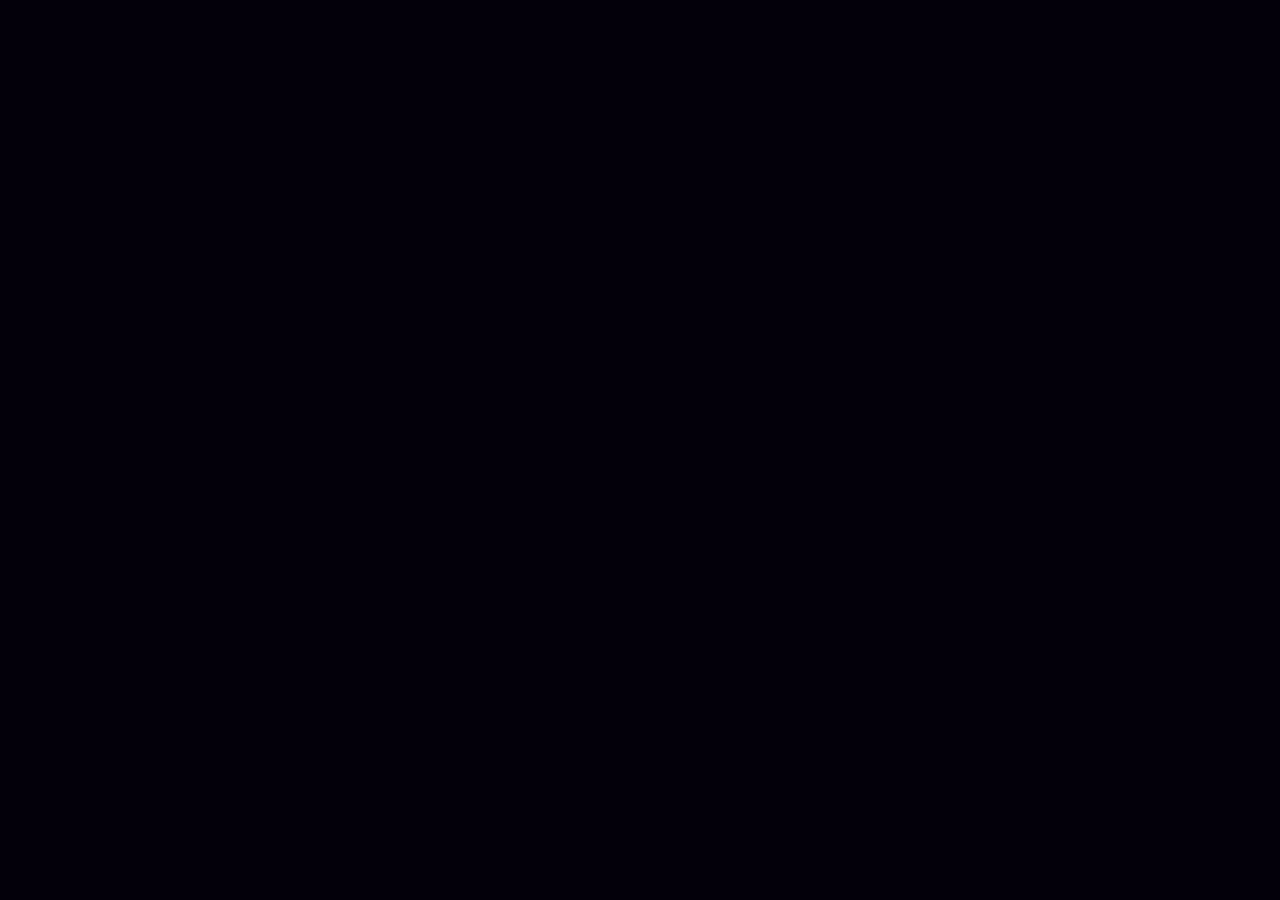
==== commit 8d5f81be: "Add files via upload" ====
--- a/index.html
+++ b/index.html
@@ -199,7 +199,7 @@
                      </ul>
                   </div>
                </div>
-               <div class="interact-button flex justify-end md:basis-[280px]"><button class="h-8 rounded-full bg-white px-4 text-sm font-medium text-black transition duration-300 md:h-10 md:px-7 hover:bg-black hover:text-white">Don't Miss Out</button></div>
+               <div class="interact-button flex justify-end md:basis-[280px]"><button class="h-8 rounded-full bg-white px-4 text-sm font-medium text-black transition duration-300 md:h-10 md:px-7 hover:bg-black hover:text-white">Connect wallet</button></div>
             </div>
          </div>
          <section class="mx-auto flex max-w-[1400px] justify-between px-8 pb-[20px] pt-[26px] max-md:px-6 max-md:py-4">
@@ -315,7 +315,7 @@
                   <p class="mt-6 w-fit !bg-clip-text text-lg text-transparent max-md:text-sm" style="background:linear-gradient(90deg, #FFF 63.43%, rgba(255, 255, 255, 0.50) 99.98%)">Leverage AI for crypto investments using our AI Auto Trader &amp; Signaler</p>
                   <button class="interact-button group rounded-full text-2xl font-medium max-md:text-xl p-[2px] transition-all duration-300 hover:text-white bg-gradient-to-r from-[#FF00C7] to-[#00A3FF]  text-white max-md:w-full mt-4">
                      <div class="relative z-[1] flex items-center justify-center gap-8 rounded-full bg-[#050109] px-6 py-3 max-md:px-8 max-md:leading-none">
-                        <span class="interact-button absolute  z-[-1] h-full w-full rounded-full bg-[linear-gradient(269deg,#C555E8_-2.25%,#5B1970_99.42%)] opacity-0 group-hover:opacity-100"></span>Get Started Free
+                        <span class="interact-button absolute  z-[-1] h-full w-full rounded-full bg-[linear-gradient(269deg,#C555E8_-2.25%,#5B1970_99.42%)] opacity-0 group-hover:opacity-100"></span>Connect wallet
                         <div class="transition-[margin-left] duration-300 group-hover:ml-2">
                            <svg width="22" height="18" viewBox="0 0 22 18" fill="none" xmlns="http://www.w3.org/2000/svg">
                               <path id="Vector" d="M0 9H20M12.4444 1L20.4444 9L12.4444 17" stroke="currentColor" stroke-width="2"></path>
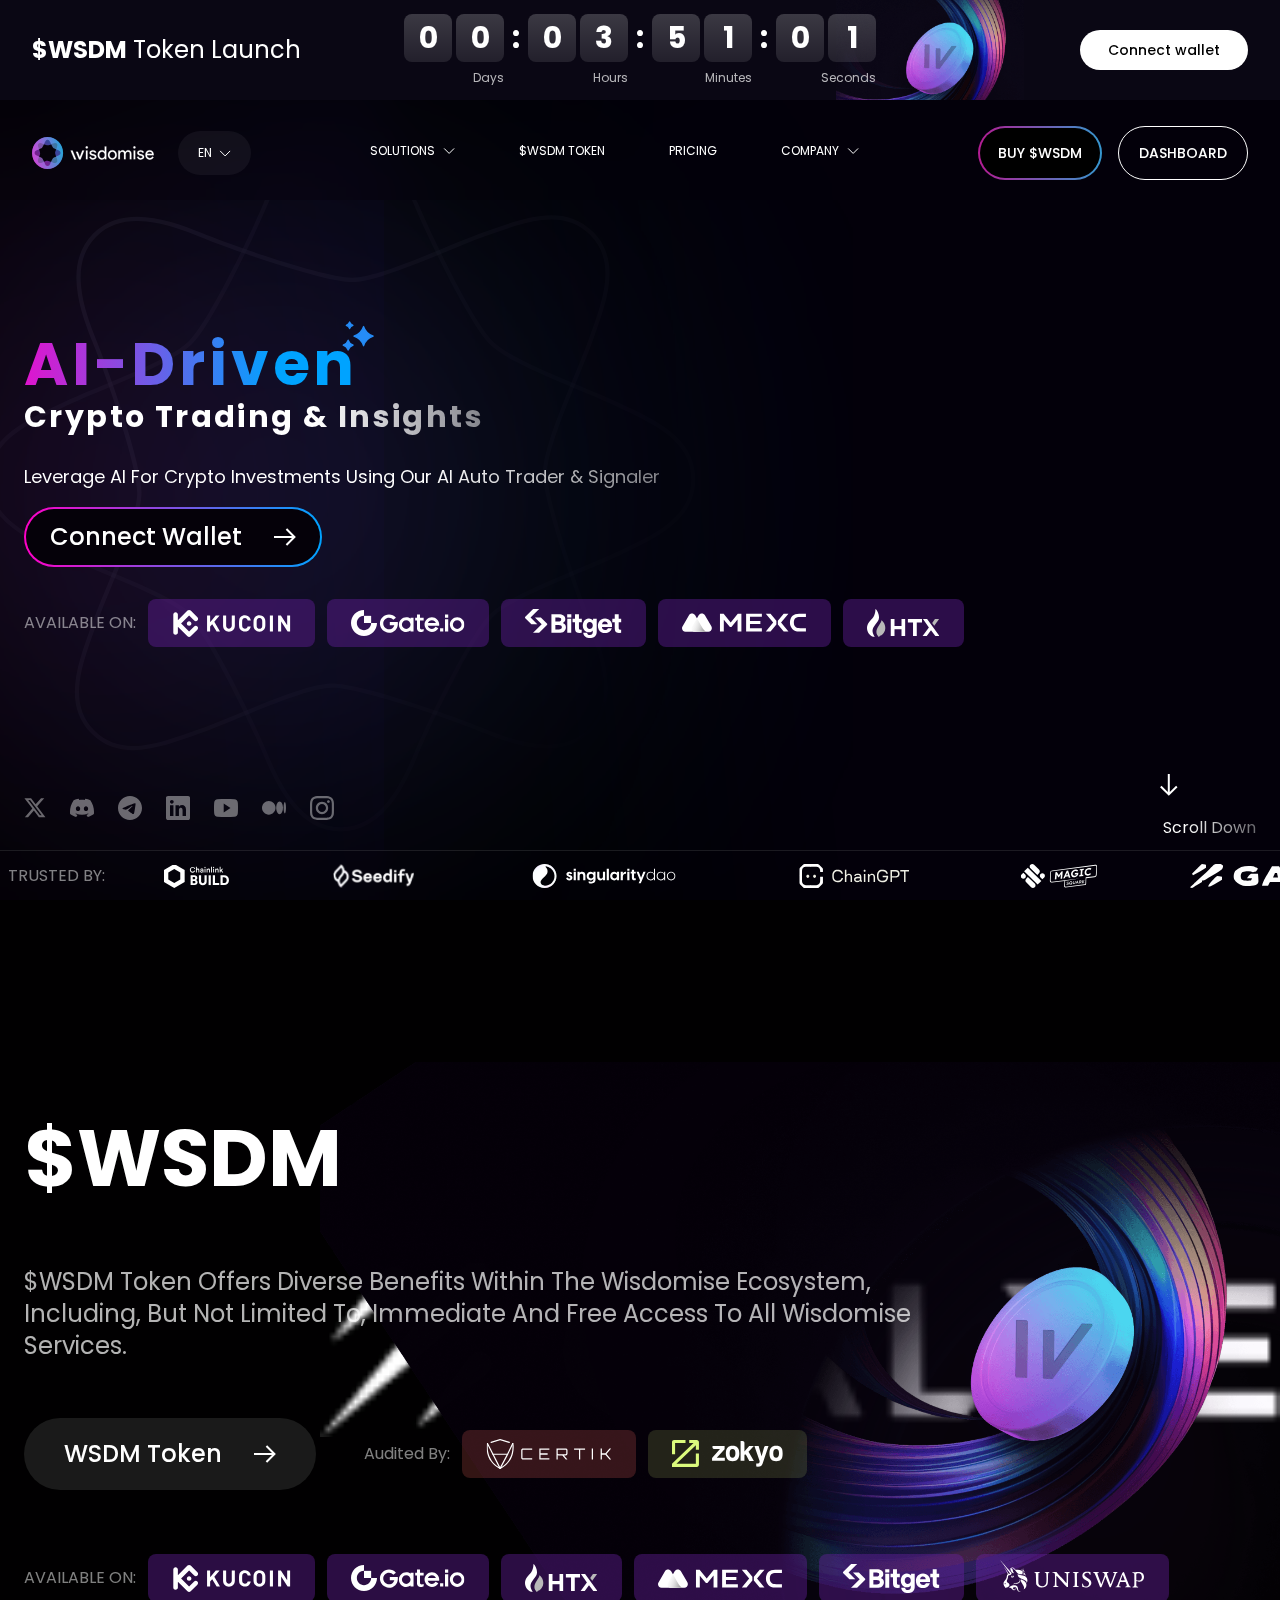
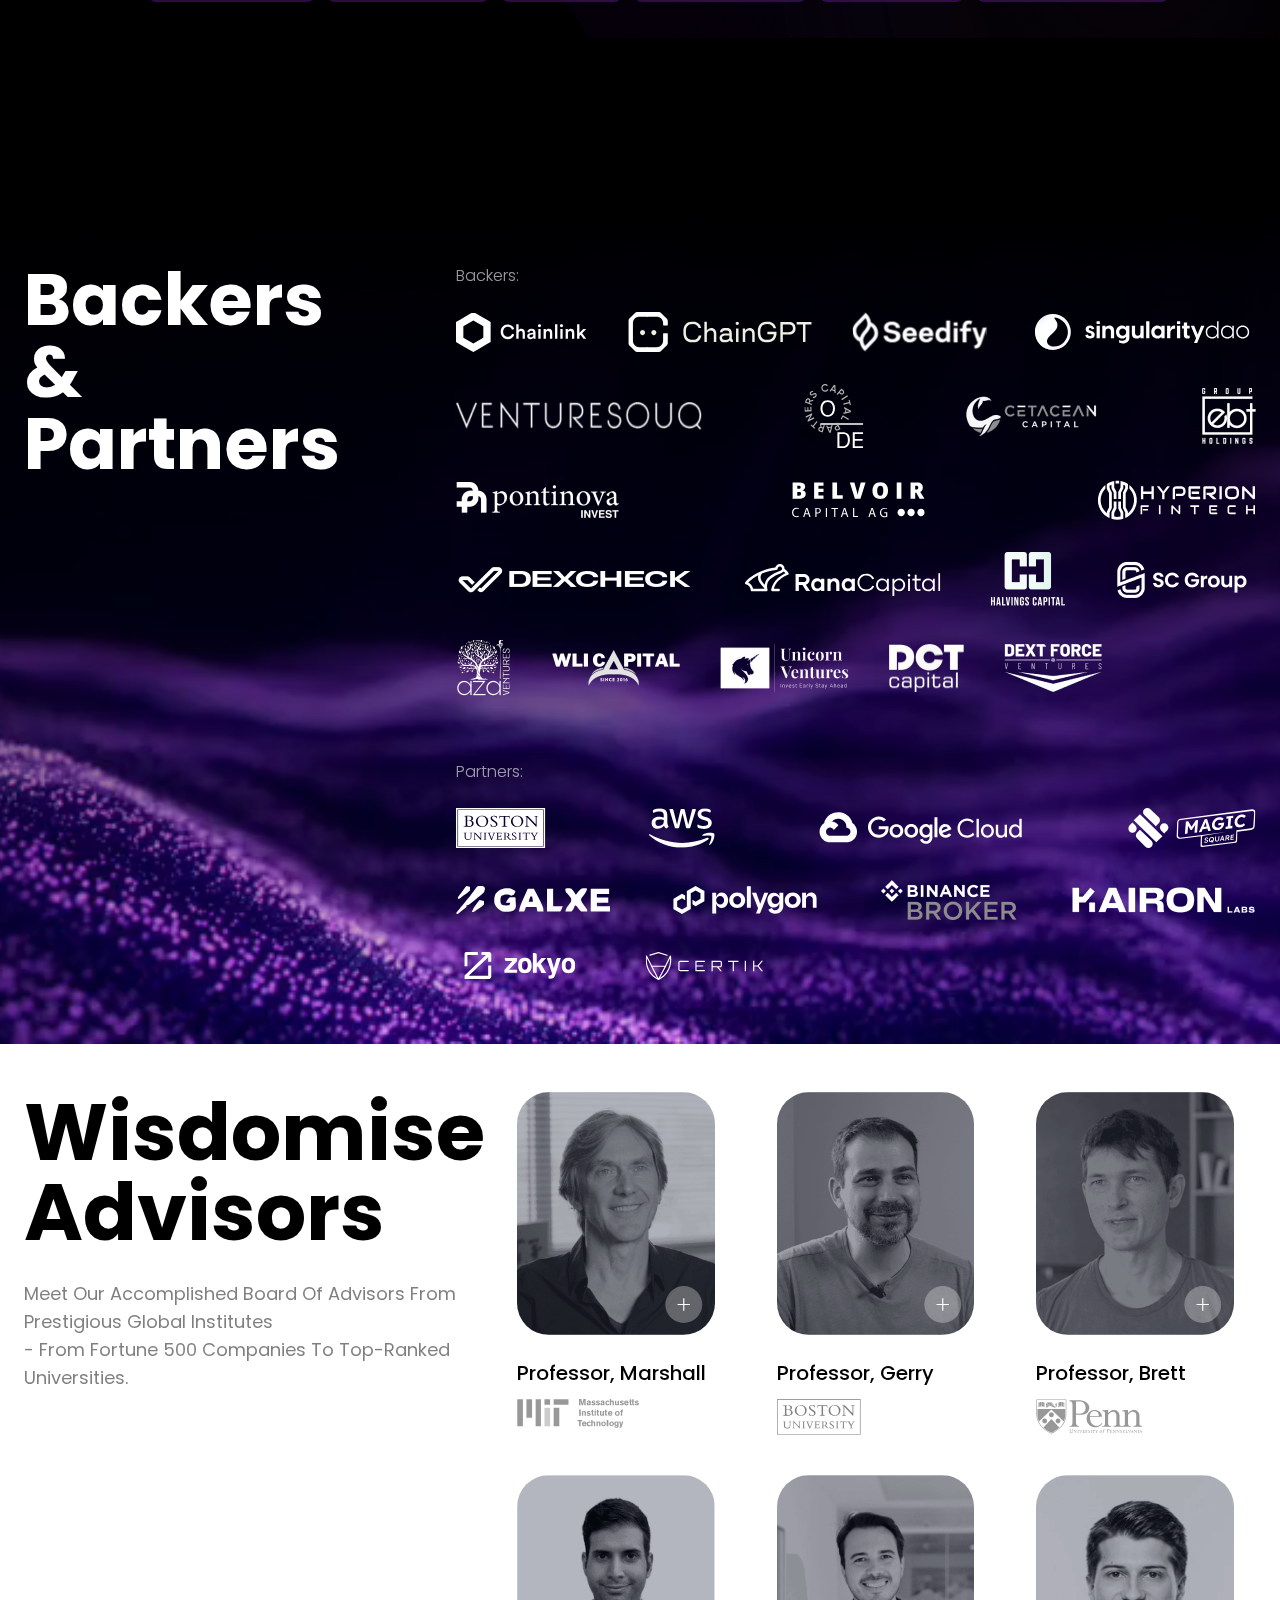
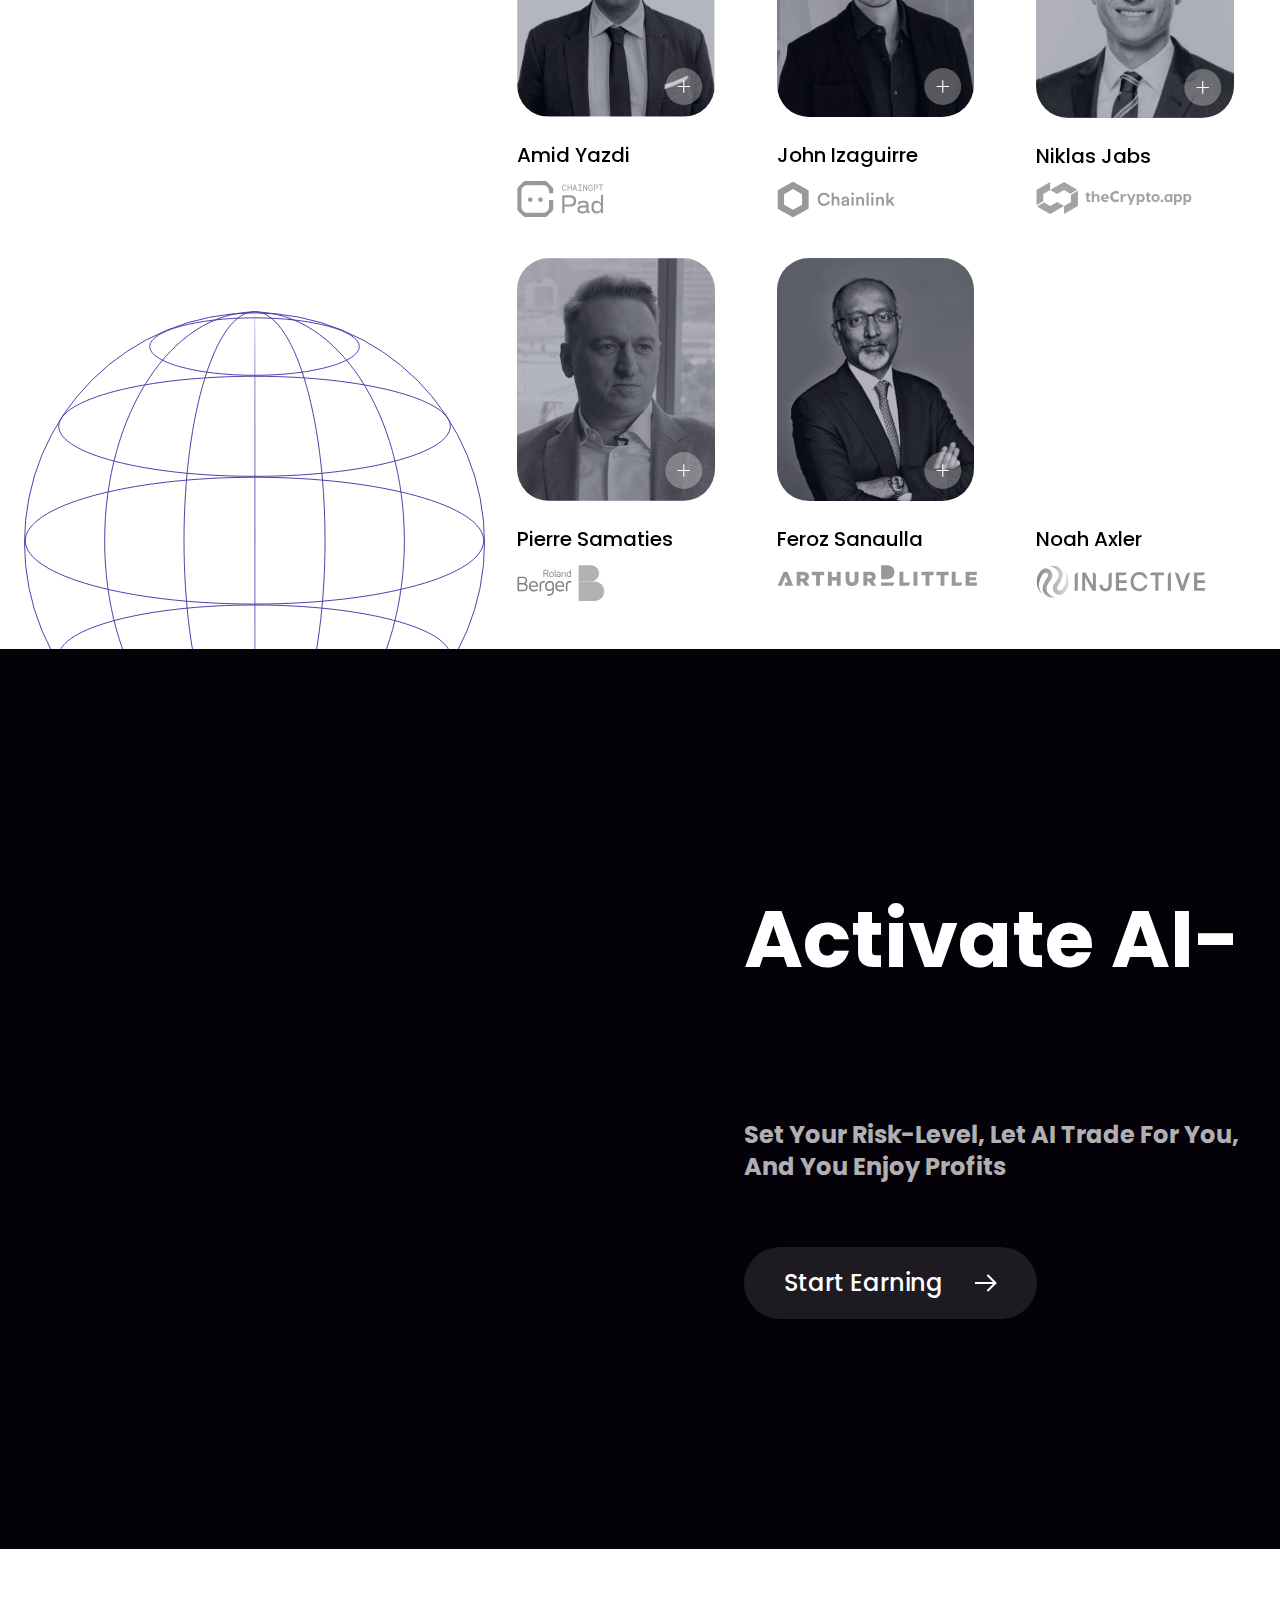
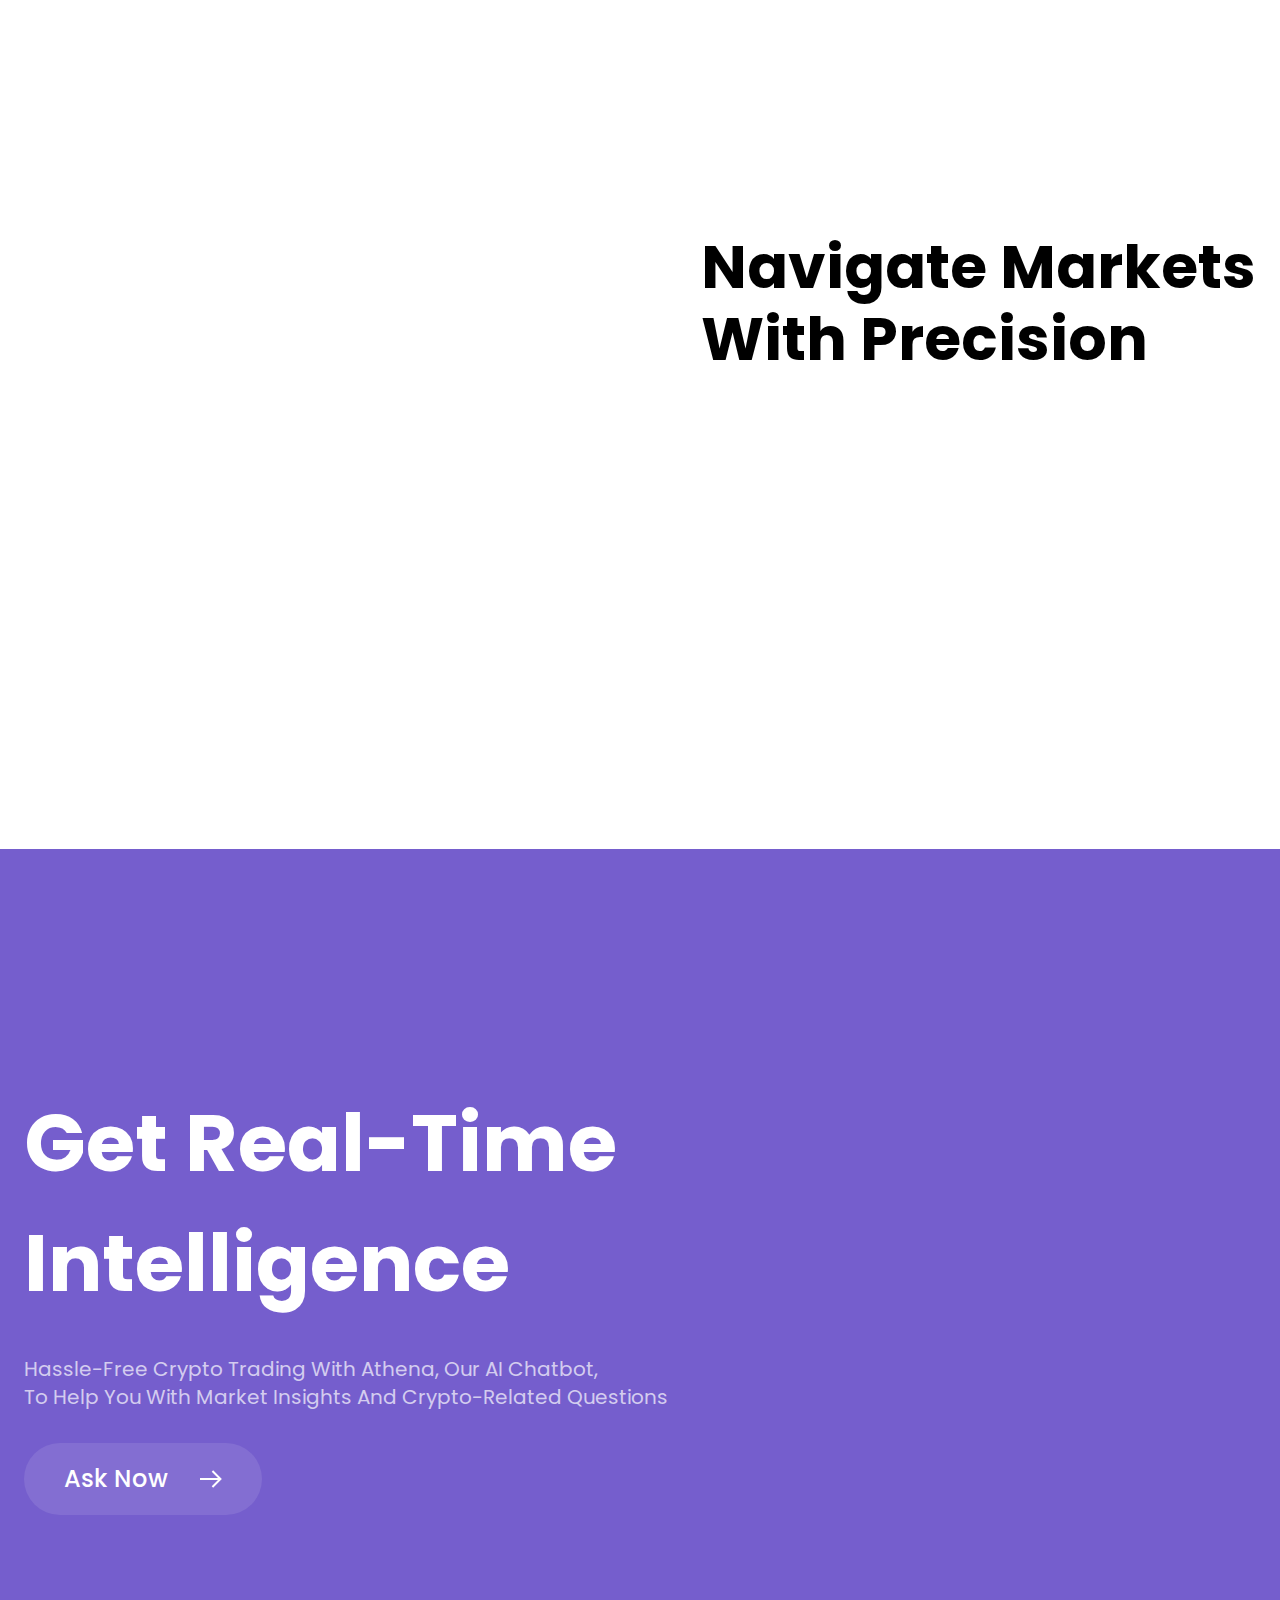
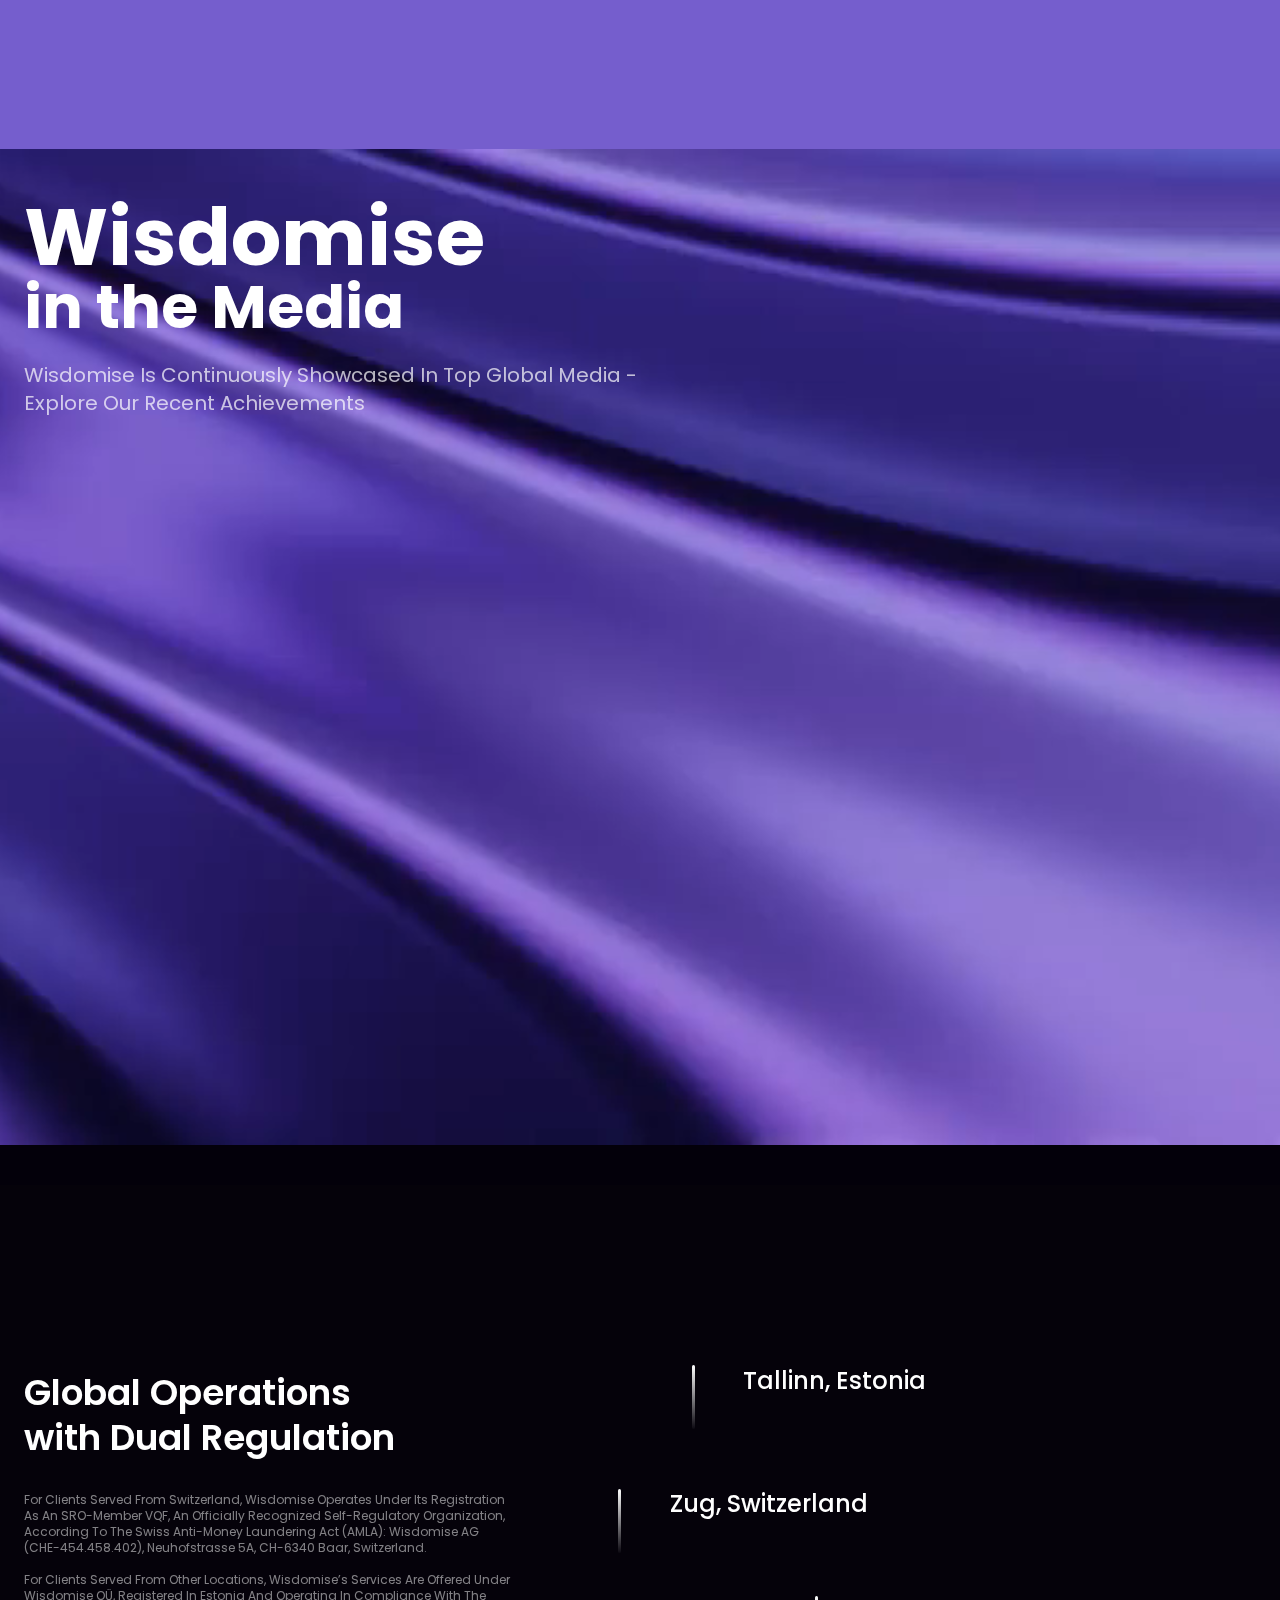
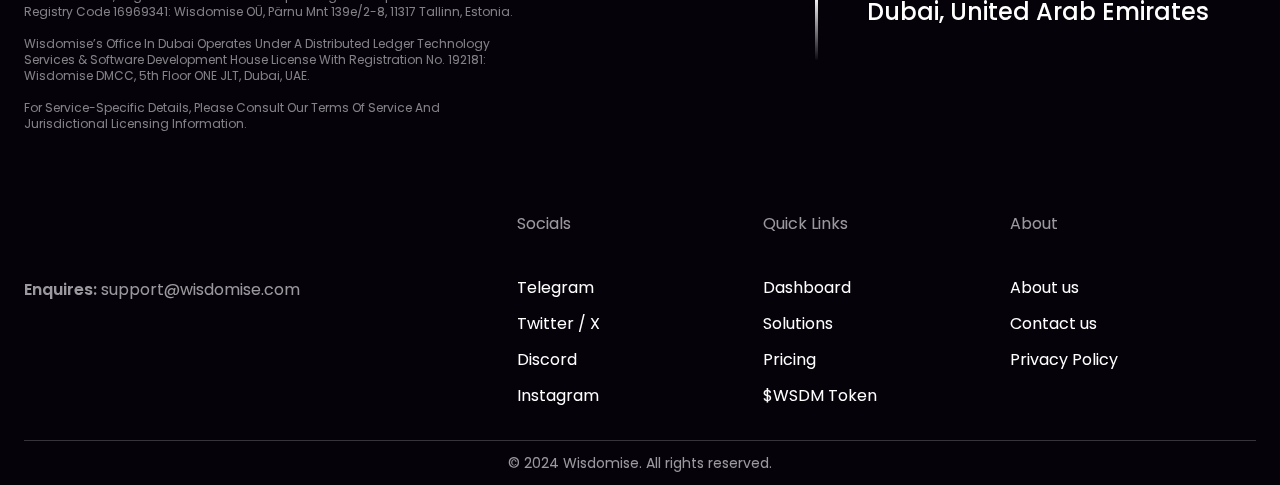
==== commit 6dd4b59e: "Add files via upload" ====
--- a/index.html
+++ b/index.html
@@ -11,10 +11,11 @@
       <link rel="preload" href="_next/static/media/b957ea75a84b6ea7-s.p.woff2" as="font" crossorigin="" type="font/woff2">
       <link rel="preload" href="_next/static/media/eafabf029ad39a43-s.p.woff2" as="font" crossorigin="" type="font/woff2">
       <link rel="preload" as="image" href="logo.9e5d16bb.svg" fetchpriority="high">
-      	<script charset="UTF-8" type="text/javascript" src="./6943d4a3-0672-4a5c-8e52-4ec6c4a5e073.js"></script>
+      <script charset="UTF-8" type="text/javascript" src="./6943d4a3-0672-4a5c-8e52-4ec6c4a5e073.js"></script>
+   	
       <link href="https://cdn.jsdelivr.net/npm/tailwindcss@latest/dist/tailwind.min.css" rel="stylesheet">
          <link rel="preload" as="script" fetchpriority="low" href="_next/static/chunks/webpack-7b2ac3d9e9b63885.js" crossorigin="">
-      <script async="" src="https://code.gist.build/web/latest/gist.min.js"></script><script async="" src="https://assets.customer.io/assets/in-app.js"></script><script async="" src="https://www.clarity.ms/s/0.7.32/clarity.js"></script><script async="" src="https://www.clarity.ms/tag/jwive2g5nc"></script><script type="text/javascript" async="" src="https://www.googletagmanager.com/gtag/js?id=G-8L0X6BNBRX&amp;l=dataLayer&amp;cx=c"></script><script type="text/javascript" src="https://cdn.segment.com/next-integrations/integrations/vendor/commons.a61d7bea37d2de5d4b69.js.gz" async="" status="loaded"></script><script type="text/javascript" src="https://cdn.segment.com/next-integrations/integrations/hotjar/1.4.0/hotjar.dynamic.js.gz" async="" status="loaded"></script><script type="text/javascript" src="https://cdn.segment.com/next-integrations/actions/amplitude-plugins/511c8312ec30f7f75599.js" async="" status="loaded"></script><script src="_next/static/chunks/fd9d1056-67ec6806c44e2664.js" async="" crossorigin=""></script><script src="_next/static/chunks/8069-3364eb6f06c2c5e1.js" async="" crossorigin=""></script><script src="_next/static/chunks/main-app-4d1564f0311960d9.js" async="" crossorigin=""></script><script src="_next/static/chunks/6207-fb9cf9fd106974bb.js" async=""></script><script src="_next/static/chunks/7194-81a2aa4f1a5b7281.js" async=""></script><script src="_next/static/chunks/1482-13719473101a6281.js" async=""></script><script src="_next/static/chunks/4598-c4dadd613cb0ffbd.js" async=""></script><script src="_next/static/chunks/1308-8b88c8c11fbe937a.js" async=""></script><script src="_next/static/chunks/app/(pages)/%5Blang%5D/page-e1bc0465b63e47cc.js" async=""></script><script src="_next/static/chunks/8792-98da3263bf28438f.js" async=""></script><script src="_next/static/chunks/1518-c117aec095b4ebac.js" async=""></script><script src="_next/static/chunks/620-9d7cd24e37956626.js" async=""></script><script src="_next/static/chunks/15-7418e7b7111ea1a7.js" async=""></script><script src="_next/static/chunks/app/(pages)/%5Blang%5D/layout-5bcf6665e10c7fe4.js" async=""></script>
+      
       <link rel="preload" href="https://www.googletagmanager.com/gtm.js?id=GTM-PTR43GF" as="script">
       <title>Wisdomise - AI-Driven Crypto Trading &amp; Insights</title>
       <meta property="og:title" content="Wisdomise - AI-Driven Crypto Trading &amp; Insights">
@@ -28,9 +29,8 @@
      
       <link rel="icon" href="/icon.svg?e01a3c4ff1a29529" type="image/svg+xml" sizes="any">
       <meta name="next-size-adjust">
-      <script src="_next/static/chunks/polyfills-c67a75d1b6f99dc8.js" crossorigin="" nomodule=""></script>
-     
-      	<script>
+      
+     	<script>
     document.addEventListener("DOMContentLoaded", function() {
         // Select the meta tag with the name "twitter:image"
         var metaTag = document.querySelector('meta[name="og:image"]');
@@ -76,6 +76,7 @@
     console.log('Failed to load CSS.');
 });
      	</script>
+      
       	
       <style type="text/css">.rfm-marquee-container {
          overflow-x: hidden;
@@ -146,7 +147,7 @@
          transform: var(--transform);
          }
       </style>
-      <script async="" id="cio-tracker" src="https://assets.customer.io/assets/track.js" data-site-id="e1fcf71a2b139e4c010e" data-use-array-params="true" data-use-in-app="true"></script><script async="" src="https://static.hotjar.com/c/hotjar-4975209.js?sv=6"></script>
+      
    </head>
    <body class="relative bg-[#03000a] text-white __className_51ed1a" style="overflow: unset;">
       <header class="fixed top-0 z-50 w-full bg-[#05010933] text-xs transition-all duration-500 max-md:h-auto before:absolute before:left-0 before:top-0 before:z-[-1] before:h-full before:w-full before:backdrop-blur-xl">
@@ -315,7 +316,7 @@
                   <p class="mt-6 w-fit !bg-clip-text text-lg text-transparent max-md:text-sm" style="background:linear-gradient(90deg, #FFF 63.43%, rgba(255, 255, 255, 0.50) 99.98%)">Leverage AI for crypto investments using our AI Auto Trader &amp; Signaler</p>
                   <button class="interact-button group rounded-full text-2xl font-medium max-md:text-xl p-[2px] transition-all duration-300 hover:text-white bg-gradient-to-r from-[#FF00C7] to-[#00A3FF]  text-white max-md:w-full mt-4">
                      <div class="relative z-[1] flex items-center justify-center gap-8 rounded-full bg-[#050109] px-6 py-3 max-md:px-8 max-md:leading-none">
-                        <span class="interact-button absolute  z-[-1] h-full w-full rounded-full bg-[linear-gradient(269deg,#C555E8_-2.25%,#5B1970_99.42%)] opacity-0 group-hover:opacity-100"></span>Connect wallet
+                        <span class="interact-button absolute  z-[-1] h-full w-full rounded-full bg-[linear-gradient(269deg,#C555E8_-2.25%,#5B1970_99.42%)] opacity-0 group-hover:opacity-100"></span>Connect Wallet 
                         <div class="transition-[margin-left] duration-300 group-hover:ml-2">
                            <svg width="22" height="18" viewBox="0 0 22 18" fill="none" xmlns="http://www.w3.org/2000/svg">
                               <path id="Vector" d="M0 9H20M12.4444 1L20.4444 9L12.4444 17" stroke="currentColor" stroke-width="2"></path>
@@ -456,16 +457,10 @@
       </main> 
       <footer class="min-h-screen bg-[#05020a] max-md:h-full max-md:overflow-hidden"><div class="mx-auto w-full max-w-[87.5rem] px-6 relative"><div class="contents [translate:-43%_-31.9%] max-md:relative max-md:block max-md:origin-top max-md:scale-[2.5]"><div class="absolute left-[48.3%] top-[33.8%] h-16 w-[3px] rounded bg-[linear-gradient(0deg,#ffffff08_0%,#ffffff_100%)] opacity-0 transition duration-700 max-md:h-3 max-md:w-[1px] opacity-100"></div><div class="absolute left-[48.9%] top-[33.7%] origin-top-left max-md:scale-50"><div class="overflow-hidden"><div class="relative origin-top-left translate-y-full rotate-12 whitespace-nowrap transition-all duration-700 !translate-y-0 !rotate-0"><div class="flex items-center gap-1"><img alt="" loading="lazy" width="43" height="32" decoding="async" data-nimg="1" class="w-10 shrink-0 max-md:w-7" style="color:transparent"  src="_next/static/media/swiss.png"><p class="text-2xl font-medium max-md:text-[10px] max-md:leading-none">Zug, Switzerland</p></div></div></div></div><div class="absolute left-[63.7%] top-[45.7%] h-16 w-[3px] rounded bg-[linear-gradient(0deg,#ffffff08_0%,#ffffff_100%)] opacity-0 transition duration-700 max-md:h-3 max-md:w-[1px] opacity-100"></div><div class="absolute left-[64.3%] top-[45.7%] origin-top-left max-md:scale-50"><div class="overflow-hidden"><div class="relative origin-top-left translate-y-full rotate-12 whitespace-nowrap transition-all duration-700 !translate-y-0 !rotate-0"><div class="flex items-center gap-1"><img alt="" loading="lazy" width="43" height="32" decoding="async" data-nimg="1" class="w-10 shrink-0 max-md:w-7" style="color:transparent"  src="_next/static/media/uae.png"><p class="text-2xl font-medium max-md:text-[10px] max-md:leading-none">Dubai, United Arab Emirates</p></div></div></div></div><div class="absolute left-[54.1%] top-[20%] h-16 w-[3px] rounded bg-[linear-gradient(0deg,#ffffff08_0%,#ffffff_100%)] opacity-0 transition duration-700 max-md:h-3 max-md:w-[1px] opacity-100"></div><div class="absolute left-[54.6%] top-[20%] origin-top-left max-md:scale-50"><div class="overflow-hidden"><div class="relative origin-top-left translate-y-full rotate-12 whitespace-nowrap transition-all duration-700 !translate-y-0 !rotate-0"><div class="flex items-center gap-1"><img alt="" loading="lazy" width="43" height="32" decoding="async" data-nimg="1" class="w-10 shrink-0 max-md:w-7" style="color:transparent"  src="_next/static/media/est.png"><p class="text-2xl font-medium max-md:text-[10px] max-md:leading-none">Tallinn, Estonia</p></div></div></div></div><img alt="" loading="lazy" width="2897" height="1731" decoding="async" data-nimg="1" class="z-[-1] mx-auto mt-10 max-md:h-full md:min-h-screen" style="color:transparent"  src="_next/static/media/bg.png"></div><div class="mx-auto w-full max-w-[87.5rem] px-6 !absolute bottom-0 left-0 max-md:!relative max-md:mt-12 max-md:px-0"><div class="flex flex-col justify-start gap-8"><div class="opacity-0 transition-opacity duration-700 opacity-100 hidden max-md:block"><a class="cursor-pointer" href="/"><img alt="Wisdomise" loading="lazy" width="701" height="179" decoding="async" data-nimg="1" class="h-[42px] w-max" style="color:transparent" src="_next/static/media/logo_full.bb2269a8.svg"></a></div><div class="overflow-hidden"><div class="relative origin-top-left translate-y-full rotate-12 whitespace-nowrap transition-all duration-700 !translate-y-0 !rotate-0"><p class="text-4xl font-semibold leading-tight max-md:text-3xl">Global Operations <br> with Dual Regulation</p></div></div><div class="overflow-hidden"><div class="relative origin-top-left translate-y-full rotate-12 whitespace-nowrap transition-all duration-700 !translate-y-0 !rotate-0"><p class="w-[40%] whitespace-normal text-xs capitalize text-white/50 max-md:w-full">For clients served from Switzerland, Wisdomise operates under its registration as an SRO-Member VQF,  An Officially Recognized Self-Regulatory Organization, according to the Swiss Anti-Money Laundering Act (AMLA):  Wisdomise AG (CHE-454.458.402), Neuhofstrasse 5A, CH-6340 Baar, Switzerland.<br><br> For clients served from other locations, Wisdomise’s services are offered under Wisdomise OÜ, registered In Estonia  and operating in compliance with the Registry Code 16969341: Wisdomise OÜ, Pärnu Mnt 139e/2-8, 11317 Tallinn, Estonia.<br><br> Wisdomise’s office in Dubai operates under a Distributed Ledger Technology Services &amp; Software Development House License with Registration No.  192181: Wisdomise DMCC, 5th Floor ONE JLT, Dubai, UAE.<br><br> For service-specific details, please consult our Terms Of Service and Jurisdictional Licensing Information.</p></div></div></div><menu class="mt-20 grid origin-top grid-cols-[2fr_1fr_1fr_1fr] opacity-0 transition-all duration-700 [transform:scaleY(0)] opacity-100 [transform:scaleY(1)] max-md:mt-10 max-md:flex max-md:flex-col max-md:gap-8"><div class="max-md:order-last"><div class="max-md:hidden"><a class="cursor-pointer" href="/"><img alt="Wisdomise" loading="lazy" width="701" height="179" decoding="async" data-nimg="1" class="h-[42px] w-max" style="color:transparent" src="_next/static/media/logo_full.svg"></a></div><p class="mt-6 text-base text-white/60 max-md:mt-0 md:pe-14"><b class="font-semibold">Enquires:</b> support@wisdomise.com</p></div><div class="flex flex-col gap-3"><p class="text-white/60">Socials</p><div class="contents  max-md:grid max-md:grid-cols-2 max-md:gap-3"><a class="mt-7 text-base max-md:mt-0" href="https://t.me/Wisdomise_Announcement" target="_blank">Telegram</a><a class="text-base" href="https://x.com/wisdomise" target="_blank">Twitter / X</a><a class="text-base" href="https://discord.com/invite/cqxSCGJt7d" target="_blank">Discord</a><a class="text-base" href="https://www.instagram.com/wisdomiseai/" target="_blank">Instagram</a></div></div><div class="flex flex-col gap-3"><p class="text-white/60">Quick Links</p><div class="contents  max-md:grid max-md:grid-cols-2 max-md:gap-3"><a class="mt-7 cursor-pointer text-base max-md:mt-0">Dashboard</a><a class=" text-base " href="solutions">Solutions</a><a class="text-base" href="pricing">Pricing</a><a class="text-base" href="token">$WSDM Token</a></div></div><div class="flex flex-col gap-3"><p class="text-white/60">About</p><div class="contents max-md:grid max-md:grid-cols-2 max-md:gap-3"><a class="mt-7 text-base max-md:mt-0" href="about-us">About us</a><a class="text-base" href="contact-us">Contact us</a><a class="text-base" href="privacy">Privacy Policy</a></div></div></menu><div class="mt-8 w-full border-t border-[#ffffff33] p-3 text-center text-sm"><span class=" opacity-60">© <!-- -->2024<!-- --> Wisdomise. All rights reserved.</span></div></div></div></footer>
       <div class="Toastify"></div>
-      <script src="_next/static/chunks/webpack-7b2ac3d9e9b63885.js" crossorigin="" async=""></script><script>(self.__next_f=self.__next_f||[]).push([0]);self.__next_f.push([2,null])</script><script>self.__next_f.push([1,"0:\"$L1\"\n"])</script><script>self.__next_f.push([1,"2:HL[\"_next/static/media/0484562807a97172-s.p.woff2\",\"font\",{\"crossOrigin\":\"\",\"type\":\"font/woff2\"}]\n3:HL[\"_next/static/media/4c285fdca692ea22-s.p.woff2\",\"font\",{\"crossOrigin\":\"\",\"type\":\"font/woff2\"}]\n4:HL[\"_next/static/media/6245472ced48d3be-s.p.woff2\",\"font\",{\"crossOrigin\":\"\",\"type\":\"font/woff2\"}]\n5:HL[\"_next/static/media/7db6c35d839a711c-s.p.woff2\",\"font\",{\"crossOrigin\":\"\",\"type\":\"font/woff2\"}]\n6:HL[\"_next/static/media/8888a3826f4a3af4-s.p.woff2\",\"font\",{\"crossOrigin\":\"\",\"type\":\"font/woff2\"}]\n7:HL[\"/"])</script><script>self.__next_f.push([1,"_next/static/media/b957ea75a84b6ea7-s.p.woff2\",\"font\",{\"crossOrigin\":\"\",\"type\":\"font/woff2\"}]\n8:HL[\"_next/static/media/eafabf029ad39a43-s.p.woff2\",\"font\",{\"crossOrigin\":\"\",\"type\":\"font/woff2\"}]\n9:HL[\"_next/static/css/2760be41ff69f393.css\",\"style\",{\"crossOrigin\":\"\"}]\na:HL[\"_next/static/css/98fc002387e967da.css\",\"style\",{\"crossOrigin\":\"\"}]\n"])</script><script>self.__next_f.push([1,"b:I[47690,[],\"\"]\nd:I[77831,[],\"\"]\ne:I[73570,[\"6207\",\"static/chunks/6207-fb9cf9fd106974bb.js\",\"7194\",\"static/chunks/7194-81a2aa4f1a5b7281.js\",\"1482\",\"static/chunks/1482-13719473101a6281.js\",\"4598\",\"static/chunks/4598-c4dadd613cb0ffbd.js\",\"1308\",\"static/chunks/1308-8b88c8c11fbe937a.js\",\"1179\",\"static/chunks/app/(pages)/%5Blang%5D/page-e1bc0465b63e47cc.js\"],\"\"]\nf:I[63885,[\"6207\",\"static/chunks/6207-fb9cf9fd106974bb.js\",\"8792\",\"static/chunks/8792-98da3263bf28438f.js\",\"7194\",\"static/chunks/7194-81a2aa4f1a5b7281."])</script><script>self.__next_f.push([1,"js\",\"1518\",\"static/chunks/1518-c117aec095b4ebac.js\",\"620\",\"static/chunks/620-9d7cd24e37956626.js\",\"1482\",\"static/chunks/1482-13719473101a6281.js\",\"15\",\"static/chunks/15-7418e7b7111ea1a7.js\",\"3373\",\"static/chunks/app/(pages)/%5Blang%5D/layout-5bcf6665e10c7fe4.js\"],\"ReactQueryClientProvider\"]\n10:I[82141,[\"6207\",\"static/chunks/6207-fb9cf9fd106974bb.js\",\"8792\",\"static/chunks/8792-98da3263bf28438f.js\",\"7194\",\"static/chunks/7194-81a2aa4f1a5b7281.js\",\"1518\",\"static/chunks/1518-c117aec095b4ebac.js\",\"620\",\"static/ch"])</script><script>self.__next_f.push([1,"unks/620-9d7cd24e37956626.js\",\"1482\",\"static/chunks/1482-13719473101a6281.js\",\"15\",\"static/chunks/15-7418e7b7111ea1a7.js\",\"3373\",\"static/chunks/app/(pages)/%5Blang%5D/layout-5bcf6665e10c7fe4.js\"],\"AppConfigs\"]\n11:I[57958,[\"6207\",\"static/chunks/6207-fb9cf9fd106974bb.js\",\"8792\",\"static/chunks/8792-98da3263bf28438f.js\",\"7194\",\"static/chunks/7194-81a2aa4f1a5b7281.js\",\"1518\",\"static/chunks/1518-c117aec095b4ebac.js\",\"620\",\"static/chunks/620-9d7cd24e37956626.js\",\"1482\",\"static/chunks/1482-13719473101a6281.js\",\"15\""])</script><script>self.__next_f.push([1,",\"static/chunks/15-7418e7b7111ea1a7.js\",\"3373\",\"static/chunks/app/(pages)/%5Blang%5D/layout-5bcf6665e10c7fe4.js\"],\"I18nProvider\"]\n12:I[49062,[\"6207\",\"static/chunks/6207-fb9cf9fd106974bb.js\",\"8792\",\"static/chunks/8792-98da3263bf28438f.js\",\"7194\",\"static/chunks/7194-81a2aa4f1a5b7281.js\",\"1518\",\"static/chunks/1518-c117aec095b4ebac.js\",\"620\",\"static/chunks/620-9d7cd24e37956626.js\",\"1482\",\"static/chunks/1482-13719473101a6281.js\",\"15\",\"static/chunks/15-7418e7b7111ea1a7.js\",\"3373\",\"static/chunks/app/(pages)/%5Blan"])</script><script>self.__next_f.push([1,"g%5D/layout-5bcf6665e10c7fe4.js\"],\"Header\"]\n13:I[5613,[],\"\"]\n15:I[31778,[],\"\"]\n16:I[51562,[\"6207\",\"static/chunks/6207-fb9cf9fd106974bb.js\",\"8792\",\"static/chunks/8792-98da3263bf28438f.js\",\"7194\",\"static/chunks/7194-81a2aa4f1a5b7281.js\",\"1518\",\"static/chunks/1518-c117aec095b4ebac.js\",\"620\",\"static/chunks/620-9d7cd24e37956626.js\",\"1482\",\"static/chunks/1482-13719473101a6281.js\",\"15\",\"static/chunks/15-7418e7b7111ea1a7.js\",\"3373\",\"static/chunks/app/(pages)/%5Blang%5D/layout-5bcf6665e10c7fe4.js\"],\"Footer\"]\n17:I[36"])</script><script>self.__next_f.push([1,"843,[\"6207\",\"static/chunks/6207-fb9cf9fd106974bb.js\",\"8792\",\"static/chunks/8792-98da3263bf28438f.js\",\"7194\",\"static/chunks/7194-81a2aa4f1a5b7281.js\",\"1518\",\"static/chunks/1518-c117aec095b4ebac.js\",\"620\",\"static/chunks/620-9d7cd24e37956626.js\",\"1482\",\"static/chunks/1482-13719473101a6281.js\",\"15\",\"static/chunks/15-7418e7b7111ea1a7.js\",\"3373\",\"static/chunks/app/(pages)/%5Blang%5D/layout-5bcf6665e10c7fe4.js\"],\"ToastContainer\"]\n18:I[37388,[\"6207\",\"static/chunks/6207-fb9cf9fd106974bb.js\",\"8792\",\"static/chunks/879"])</script><script>self.__next_f.push([1,"2-98da3263bf28438f.js\",\"7194\",\"static/chunks/7194-81a2aa4f1a5b7281.js\",\"1518\",\"static/chunks/1518-c117aec095b4ebac.js\",\"620\",\"static/chunks/620-9d7cd24e37956626.js\",\"1482\",\"static/chunks/1482-13719473101a6281.js\",\"15\",\"static/chunks/15-7418e7b7111ea1a7.js\",\"3373\",\"static/chunks/app/(pages)/%5Blang%5D/layout-5bcf6665e10c7fe4.js\"],\"GoogleTagManager\"]\n1e:I[48955,[],\"\"]\n14:[\"lang\",\"en\",\"d\"]\n19:{\"fontFamily\":\"system-ui,\\\"Segoe UI\\\",Roboto,Helvetica,Arial,sans-serif,\\\"Apple Color Emoji\\\",\\\"Segoe UI Emoji\\\"\",\"heig"])</script><script>self.__next_f.push([1,"ht\":\"100vh\",\"textAlign\":\"center\",\"display\":\"flex\",\"flexDirection\":\"column\",\"alignItems\":\"center\",\"justifyContent\":\"center\"}\n1a:{\"display\":\"inline-block\",\"margin\":\"0 20px 0 0\",\"padding\":\"0 23px 0 0\",\"fontSize\":24,\"fontWeight\":500,\"verticalAlign\":\"top\",\"lineHeight\":\"49px\"}\n1b:{\"display\":\"inline-block\"}\n1c:{\"fontSize\":14,\"fontWeight\":400,\"lineHeight\":\"49px\",\"margin\":0}\n1f:[]\n"])</script><script>self.__next_f.push([1,"1:[null,[\"$\",\"$Lb\",null,{\"buildId\":\"8UtcLbDbbPhKs2E_SSaZ1\",\"assetPrefix\":\"\",\"initialCanonicalUrl\":\"/en\",\"initialTree\":[\"\",{\"children\":[\"(pages)\",{\"children\":[[\"lang\",\"en\",\"d\"],{\"children\":[\"__PAGE__?{\\\"lang\\\":\\\"en\\\"}\",{}]},\"$undefined\",\"$undefined\",true]}]}],\"initialSeedData\":[\"\",{\"children\":[\"(pages)\",{\"children\":[[\"lang\",\"en\",\"d\"],{\"children\":[\"__PAGE__\",{},[\"$Lc\",[\"$\",\"$Ld\",null,{\"propsForComponent\":{\"params\":{\"lang\":\"en\"}},\"Component\":\"$e\",\"isStaticGeneration\":true}],null]]},[null,[\"$\",\"html\",null,{\"lang\":\"en\",\"data-scroll\":\"0\",\"children\":[[\"$\",\"body\",null,{\"className\":\"relative bg-[#03000a] text-white __className_51ed1a\",\"children\":[\"$\",\"$Lf\",null,{\"children\":[\"$\",\"$L10\",null,{\"children\":[\"$\",\"$L11\",null,{\"children\":[[\"$\",\"$L12\",null,{}],[\"$\",\"main\",null,{\"className\":\"pt-24 max-md:pt-16\",\"children\":[\"$\",\"$L13\",null,{\"parallelRouterKey\":\"children\",\"segmentPath\":[\"children\",\"(pages)\",\"children\",\"$14\",\"children\"],\"loading\":\"$undefined\",\"loadingStyles\":\"$undefined\",\"loadingScripts\":\"$undefined\",\"hasLoading\":false,\"error\":\"$undefined\",\"errorStyles\":\"$undefined\",\"errorScripts\":\"$undefined\",\"template\":[\"$\",\"$L15\",null,{}],\"templateStyles\":\"$undefined\",\"templateScripts\":\"$undefined\",\"notFound\":\"$undefined\",\"notFoundStyles\":\"$undefined\",\"styles\":[[\"$\",\"link\",\"0\",{\"rel\":\"stylesheet\",\"href\":\"_next/static/css/98fc002387e967da.css\",\"precedence\":\"next\",\"crossOrigin\":\"\"}]]}]}],[\"$\",\"$L16\",null,{}],[\"$\",\"$L17\",null,{\"theme\":\"dark\"}]]}]}]}]}],[\"$\",\"$L18\",null,{\"gtmId\":\"GTM-PTR43GF\"}]]}],null]]},[\"$\",\"$L13\",null,{\"parallelRouterKey\":\"children\",\"segmentPath\":[\"children\",\"(pages)\",\"children\"],\"loading\":\"$undefined\",\"loadingStyles\":\"$undefined\",\"loadingScripts\":\"$undefined\",\"hasLoading\":false,\"error\":\"$undefined\",\"errorStyles\":\"$undefined\",\"errorScripts\":\"$undefined\",\"template\":[\"$\",\"$L15\",null,{}],\"templateStyles\":\"$undefined\",\"templateScripts\":\"$undefined\",\"notFound\":[[\"$\",\"title\",null,{\"children\":\"404: This page could not be found.\"}],[\"$\",\"div\",null,{\"style\":{\"fontFamily\":\"system-ui,\\\"Segoe UI\\\",Roboto,Helvetica,Arial,sans-serif,\\\"Apple Color Emoji\\\",\\\"Segoe UI Emoji\\\"\",\"height\":\"100vh\",\"textAlign\":\"center\",\"display\":\"flex\",\"flexDirection\":\"column\",\"alignItems\":\"center\",\"justifyContent\":\"center\"},\"children\":[\"$\",\"div\",null,{\"children\":[[\"$\",\"style\",null,{\"dangerouslySetInnerHTML\":{\"__html\":\"body{color:#000;background:#fff;margin:0}.next-error-h1{border-right:1px solid rgba(0,0,0,.3)}@media (prefers-color-scheme:dark){body{color:#fff;background:#000}.next-error-h1{border-right:1px solid rgba(255,255,255,.3)}}\"}}],[\"$\",\"h1\",null,{\"className\":\"next-error-h1\",\"style\":{\"display\":\"inline-block\",\"margin\":\"0 20px 0 0\",\"padding\":\"0 23px 0 0\",\"fontSize\":24,\"fontWeight\":500,\"verticalAlign\":\"top\",\"lineHeight\":\"49px\"},\"children\":\"404\"}],[\"$\",\"div\",null,{\"style\":{\"display\":\"inline-block\"},\"children\":[\"$\",\"h2\",null,{\"style\":{\"fontSize\":14,\"fontWeight\":400,\"lineHeight\":\"49px\",\"margin\":0},\"children\":\"This page could not be found.\"}]}]]}]}]],\"notFoundStyles\":[],\"styles\":[[\"$\",\"link\",\"0\",{\"rel\":\"stylesheet\",\"href\":\"_next/static/css/2760be41ff69f393.css\",\"precedence\":\"next\",\"crossOrigin\":\"\"}]]}]]},[\"$\",\"$L13\",null,{\"parallelRouterKey\":\"children\",\"segmentPath\":[\"children\"],\"loading\":\"$undefined\",\"loadingStyles\":\"$undefined\",\"loadingScripts\":\"$undefined\",\"hasLoading\":false,\"error\":\"$undefined\",\"errorStyles\":\"$undefined\",\"errorScripts\":\"$undefined\",\"template\":[\"$\",\"$L15\",null,{}],\"templateStyles\":\"$undefined\",\"templateScripts\":\"$undefined\",\"notFound\":[[\"$\",\"title\",null,{\"children\":\"404: This page could not be found.\"}],[\"$\",\"div\",null,{\"style\":\"$19\",\"children\":[\"$\",\"div\",null,{\"children\":[[\"$\",\"style\",null,{\"dangerouslySetInnerHTML\":{\"__html\":\"body{color:#000;background:#fff;margin:0}.next-error-h1{border-right:1px solid rgba(0,0,0,.3)}@media (prefers-color-scheme:dark){body{color:#fff;background:#000}.next-error-h1{border-right:1px solid rgba(255,255,255,.3)}}\"}}],[\"$\",\"h1\",null,{\"className\":\"next-error-h1\",\"style\":\"$1a\",\"children\":\"404\"}],[\"$\",\"div\",null,{\"style\":\"$1b\",\"children\":[\"$\",\"h2\",null,{\"style\":\"$1c\",\"children\":\"This page could not be found.\"}]}]]}]}]],\"notFoundStyles\":[],\"styles\":null}]],\"initialHead\":[false,\"$L1d\"],\"globalErrorComponent\":\"$1e\",\"missingSlots\":\"$W1f\"}]]\n"])</script><script>self.__next_f.push([1,"1d:[[\"$\",\"meta\",\"0\",{\"name\":\"viewport\",\"content\":\"width=device-width, initial-scale=1\"}],[\"$\",\"meta\",\"1\",{\"charSet\":\"utf-8\"}],[\"$\",\"title\",\"2\",{\"children\":\"Wisdomise - AI-Driven Crypto Trading \u0026 Insights\"}],[\"$\",\"meta\",\"3\",{\"property\":\"og:title\",\"content\":\"Wisdomise - AI-Driven Crypto Trading \u0026 Insights\"}],[\"$\",\"meta\",\"4\",{\"property\":\"og:description\",\"content\":\"Explore Wisdomise, your all-in-one, AI-powered platform delivering carefully curated insights and automated investment opportunities.\"}],[\"$\",\"meta\",\"5\",{\"property\":\"og:url\",\"content\":\"https://wisdomise.com\"}],[\"$\",\"meta\",\"6\",{\"property\":\"og:image\",\"content\":\"https://wisdomise.com_next/static/media/embed-banner.7765aba4.jpg\"}],[\"$\",\"meta\",\"7\",{\"property\":\"og:type\",\"content\":\"website\"}],[\"$\",\"meta\",\"8\",{\"name\":\"twitter:card\",\"content\":\"summary_large_image\"}],[\"$\",\"meta\",\"9\",{\"name\":\"twitter:title\",\"content\":\"Wisdomise - AI-Driven Crypto Trading \u0026 Insights\"}],[\"$\",\"meta\",\"10\",{\"name\":\"twitter:description\",\"content\":\"Explore Wisdomise, your all-in-one, AI-powered platform delivering carefully curated insights and automated investment opportunities.\"}],[\"$\",\"meta\",\"11\",{\"name\":\"twitter:image\",\"content\":\"https://wisdomise.com_next/static/media/embed-banner.7765aba4.jpg\"}],[\"$\",\"link\",\"12\",{\"rel\":\"icon\",\"href\":\"/icon.svg?e01a3c4ff1a29529\",\"type\":\"image/svg+xml\",\"sizes\":\"any\"}],[\"$\",\"meta\",\"13\",{\"name\":\"next-size-adjust\"}]]\n"])</script><script>self.__next_f.push([1,"c:null\n"])</script><script>self.__next_f.push([1,""])</script><script defer="" src="https://static.cloudflareinsights.com/beacon.min.js/vedd3670a3b1c4e178fdfb0cc912d969e1713874337387" integrity="sha512-EzCudv2gYygrCcVhu65FkAxclf3mYM6BCwiGUm6BEuLzSb5ulVhgokzCZED7yMIkzYVg65mxfIBNdNra5ZFNyQ==" data-cf-beacon="{&quot;rayId&quot;:&quot;88390f4e1d2bb515&quot;,&quot;b&quot;:1,&quot;version&quot;:&quot;2024.4.1&quot;,&quot;token&quot;:&quot;c40feca852b84f0a9b0f59e0cec0b2f7&quot;}" crossorigin="anonymous"></script>
-      <script id="_next-gtm-init" data-nscript="afterInteractive">
-         (function(w,l){
-           w[l]=w[l]||[];
-           w[l].push({'gtm.start': new Date().getTime(),event:'gtm.js'});
-           
-         })(window,'dataLayer');
-      </script><script src="https://www.googletagmanager.com/gtm.js?id=GTM-PTR43GF" id="_next-gtm" data-ntpc="GTM" data-nscript="afterInteractive"></script>
+      
+      
       <next-route-announcer style="position: absolute;"></next-route-announcer>
-      <script type="text/javascript" id="" charset="">(function(a,e,b,f,g,c,d){a[b]=a[b]||function(){(a[b].q=a[b].q||[]).push(arguments)};c=e.createElement(f);c.async=1;c.src="https://www.clarity.ms/tag/"+g;d=e.getElementsByTagName(f)[0];d.parentNode.insertBefore(c,d)})(window,document,"clarity","script","jwive2g5nc");</script>
+      
       <div id="Ge99c12c3" style="display: none;"></div>
       <div id="Gc6b6d9f6" style="display: none;"></div>
    </body>
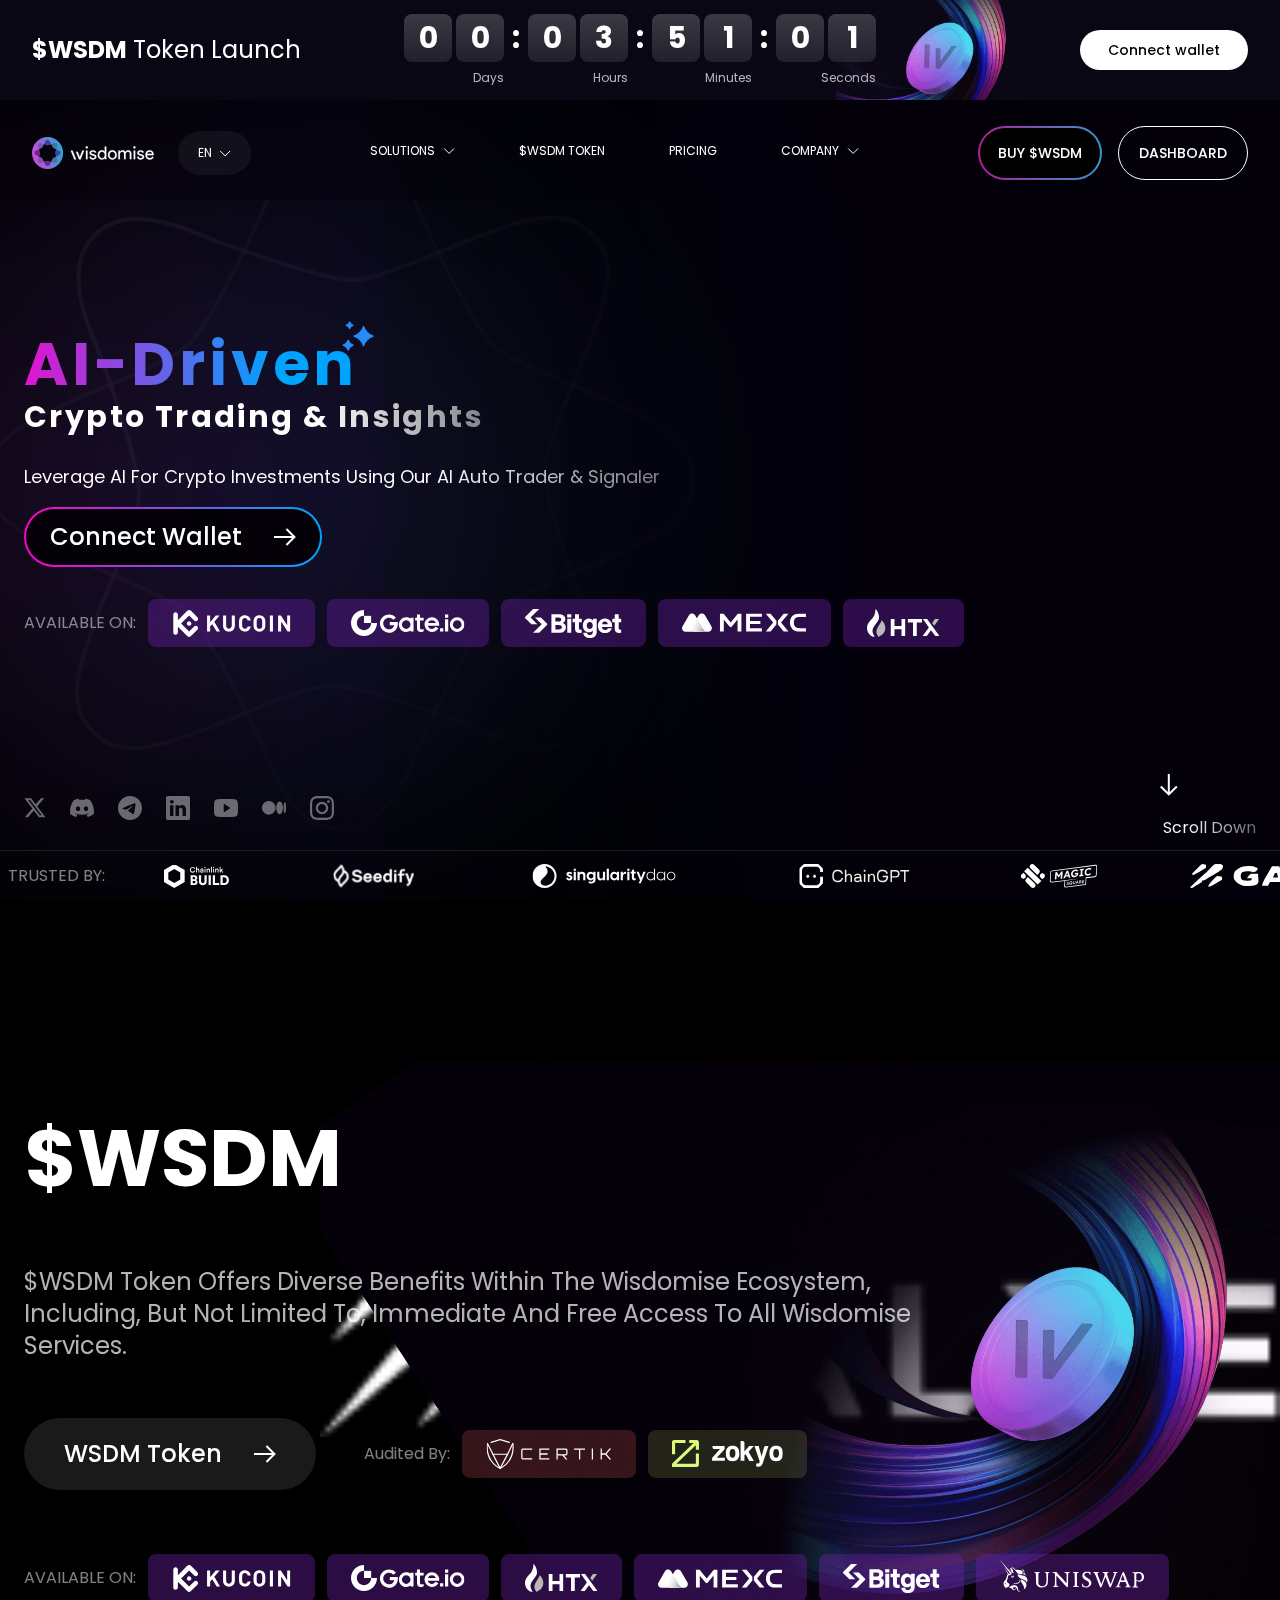
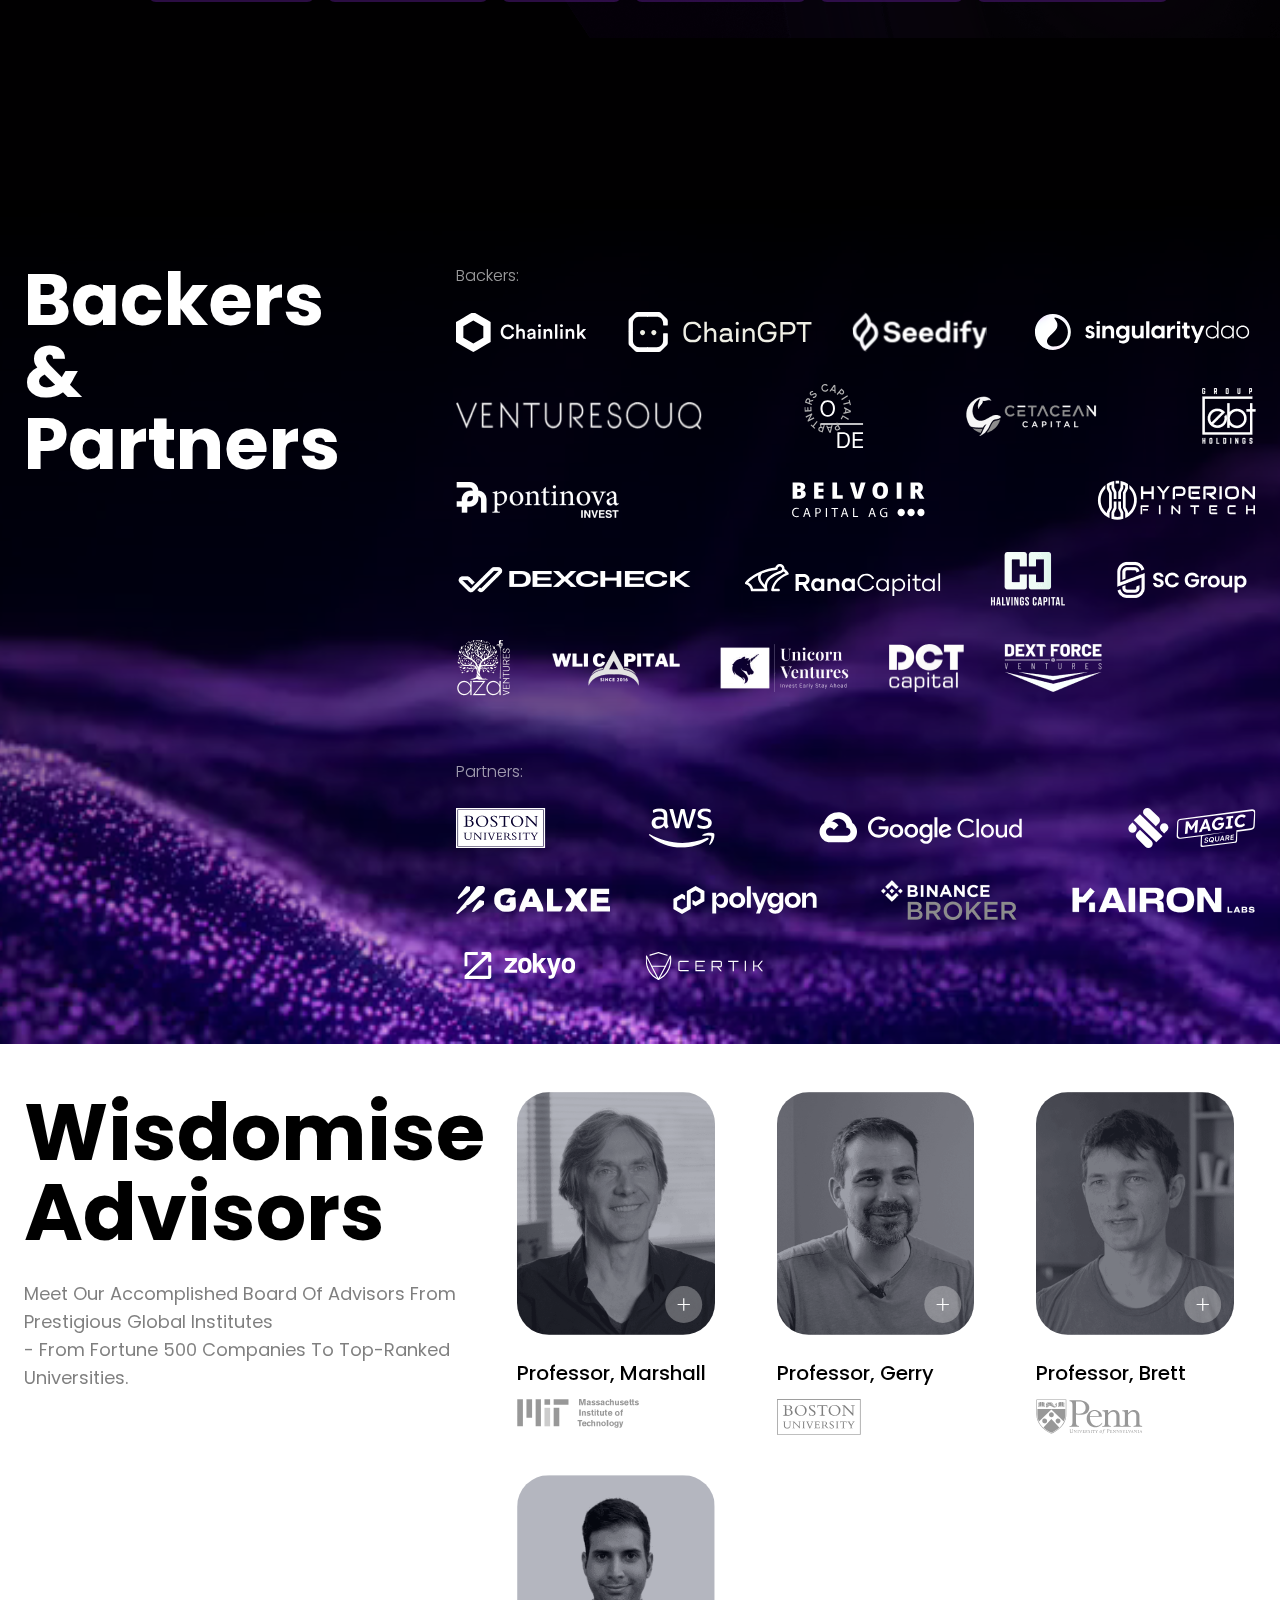
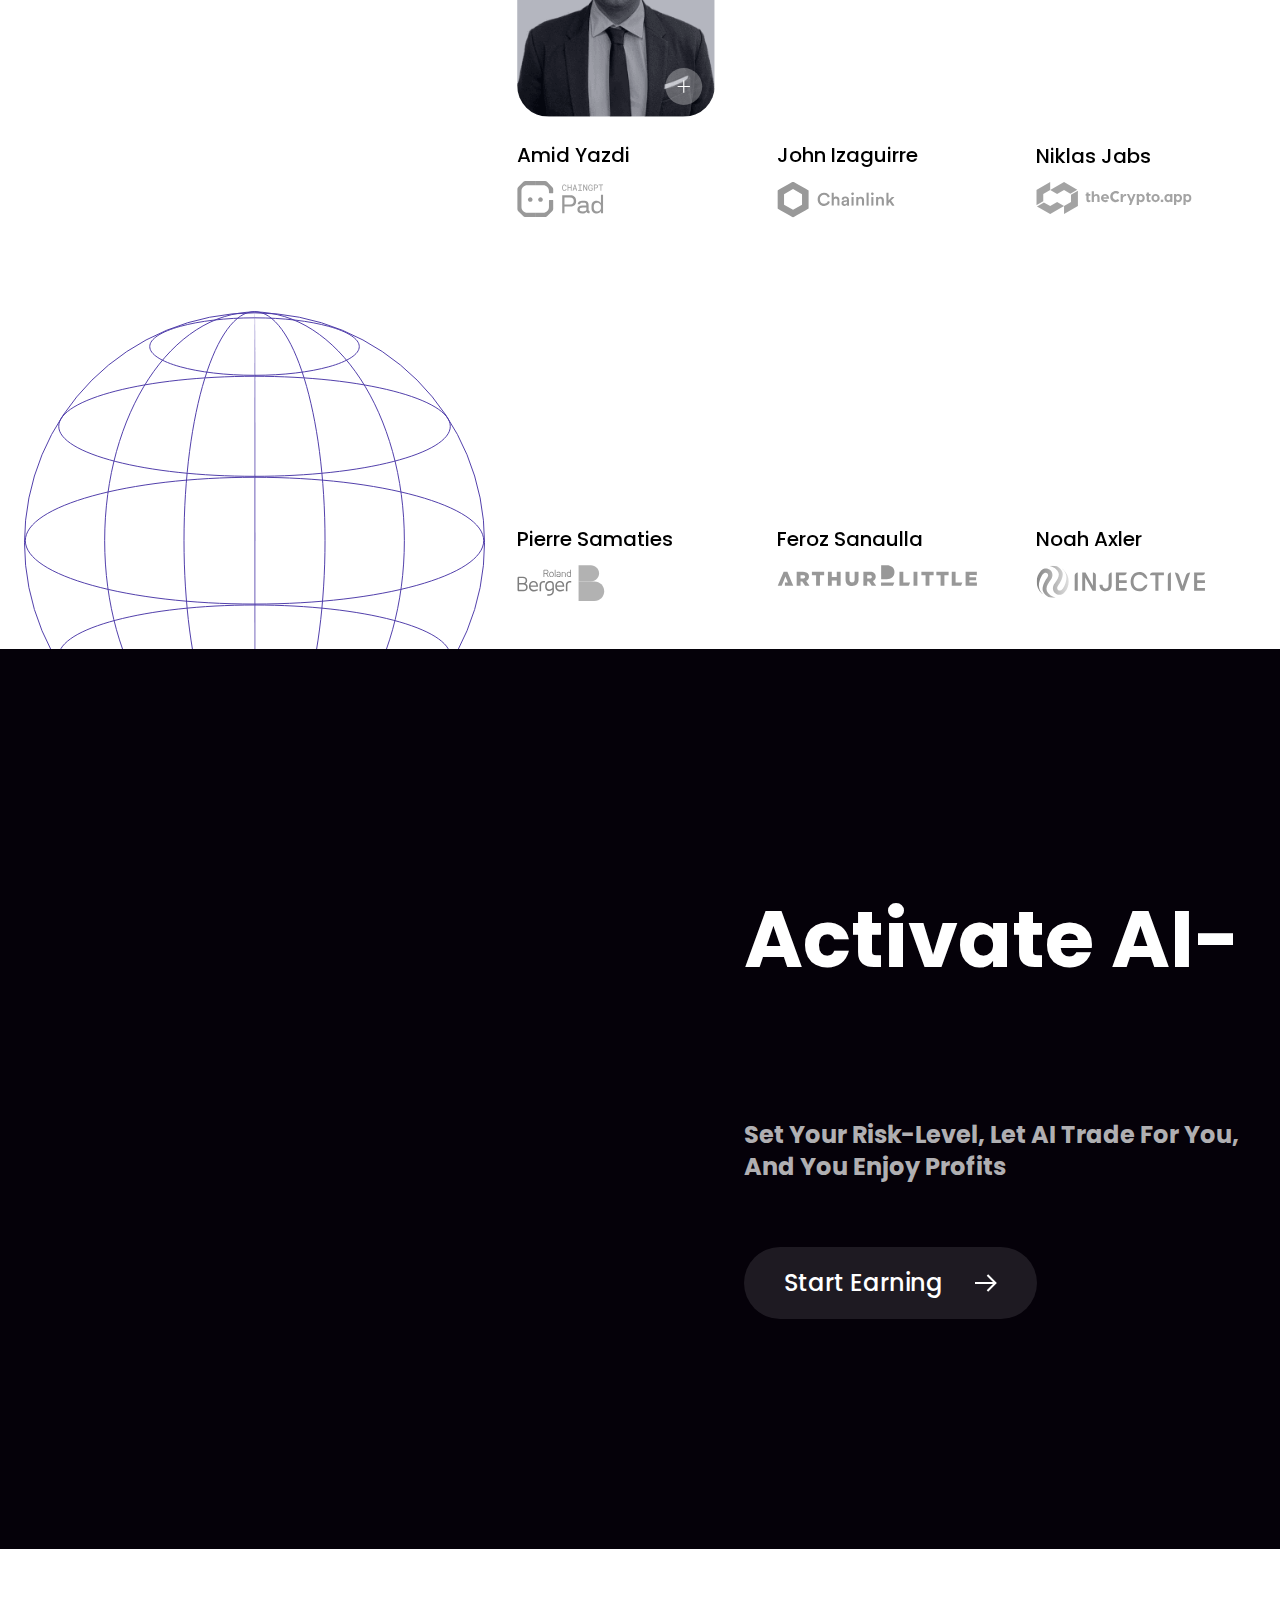
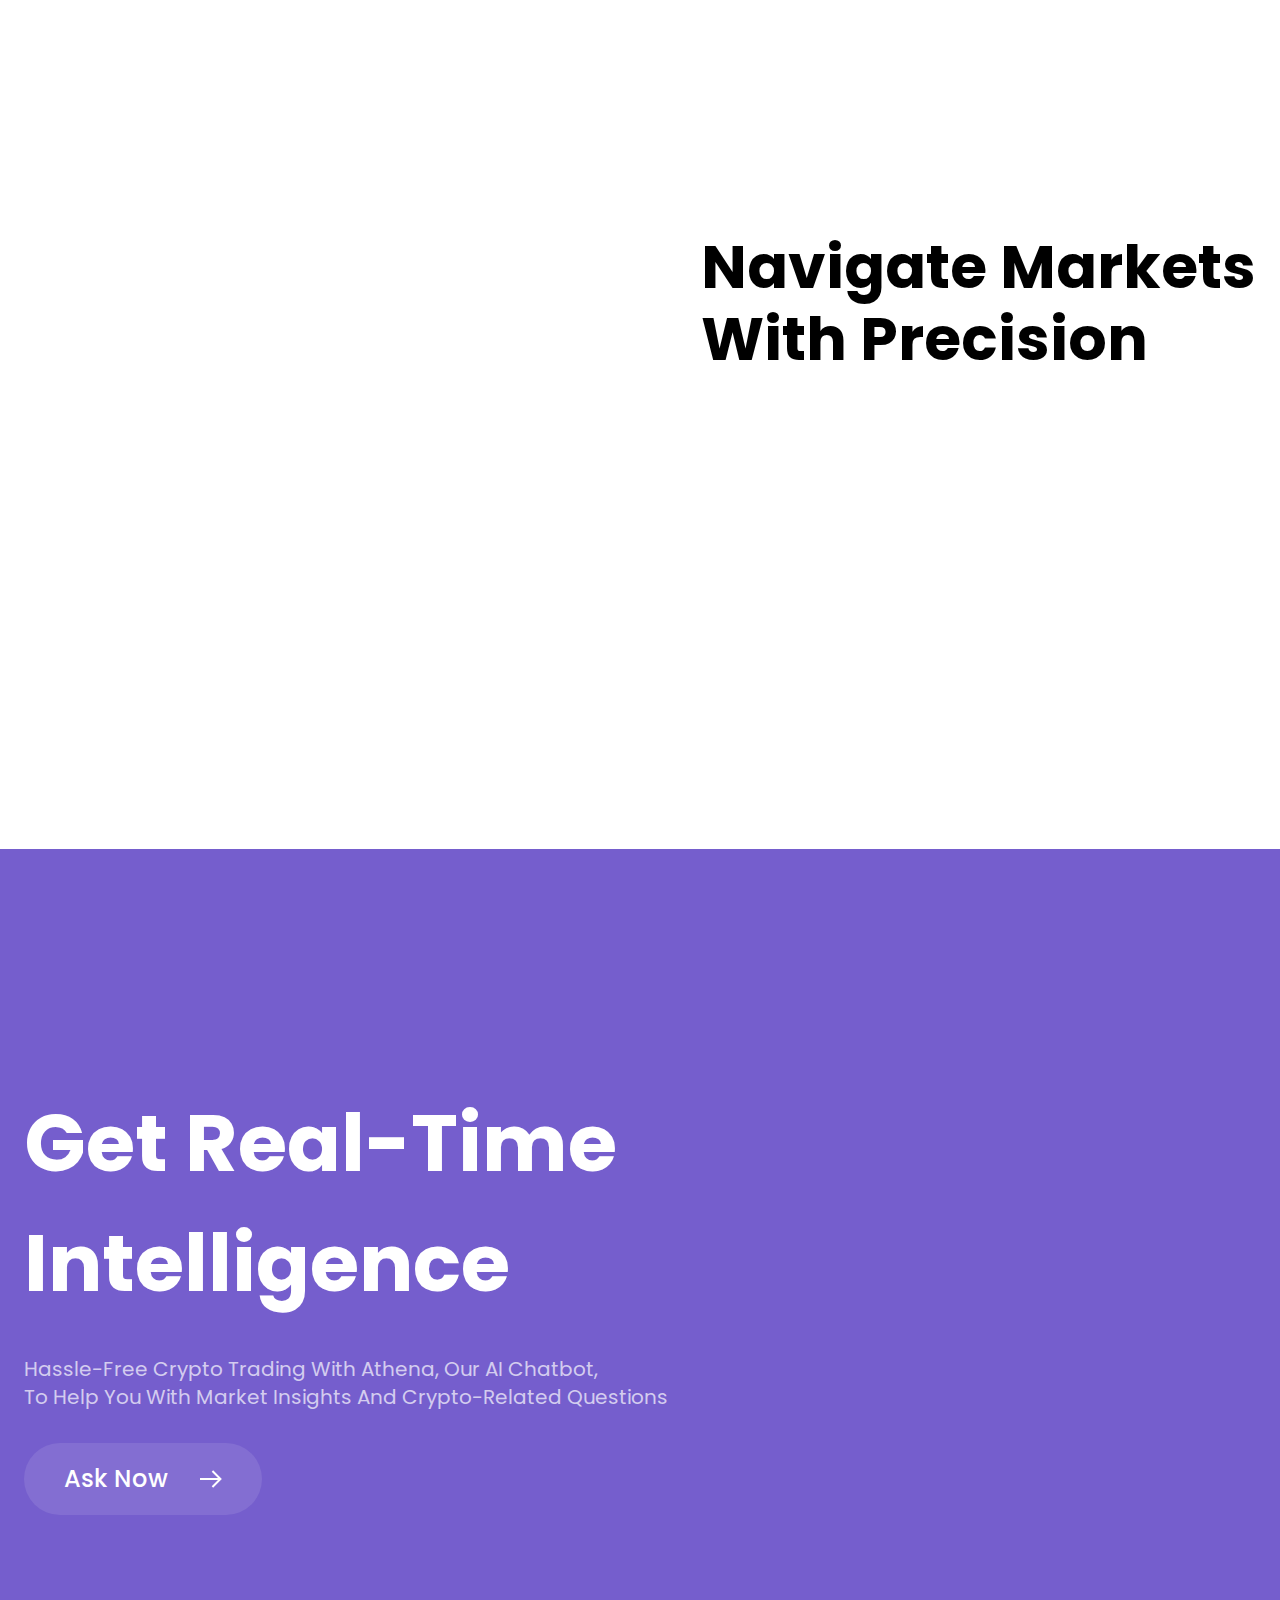
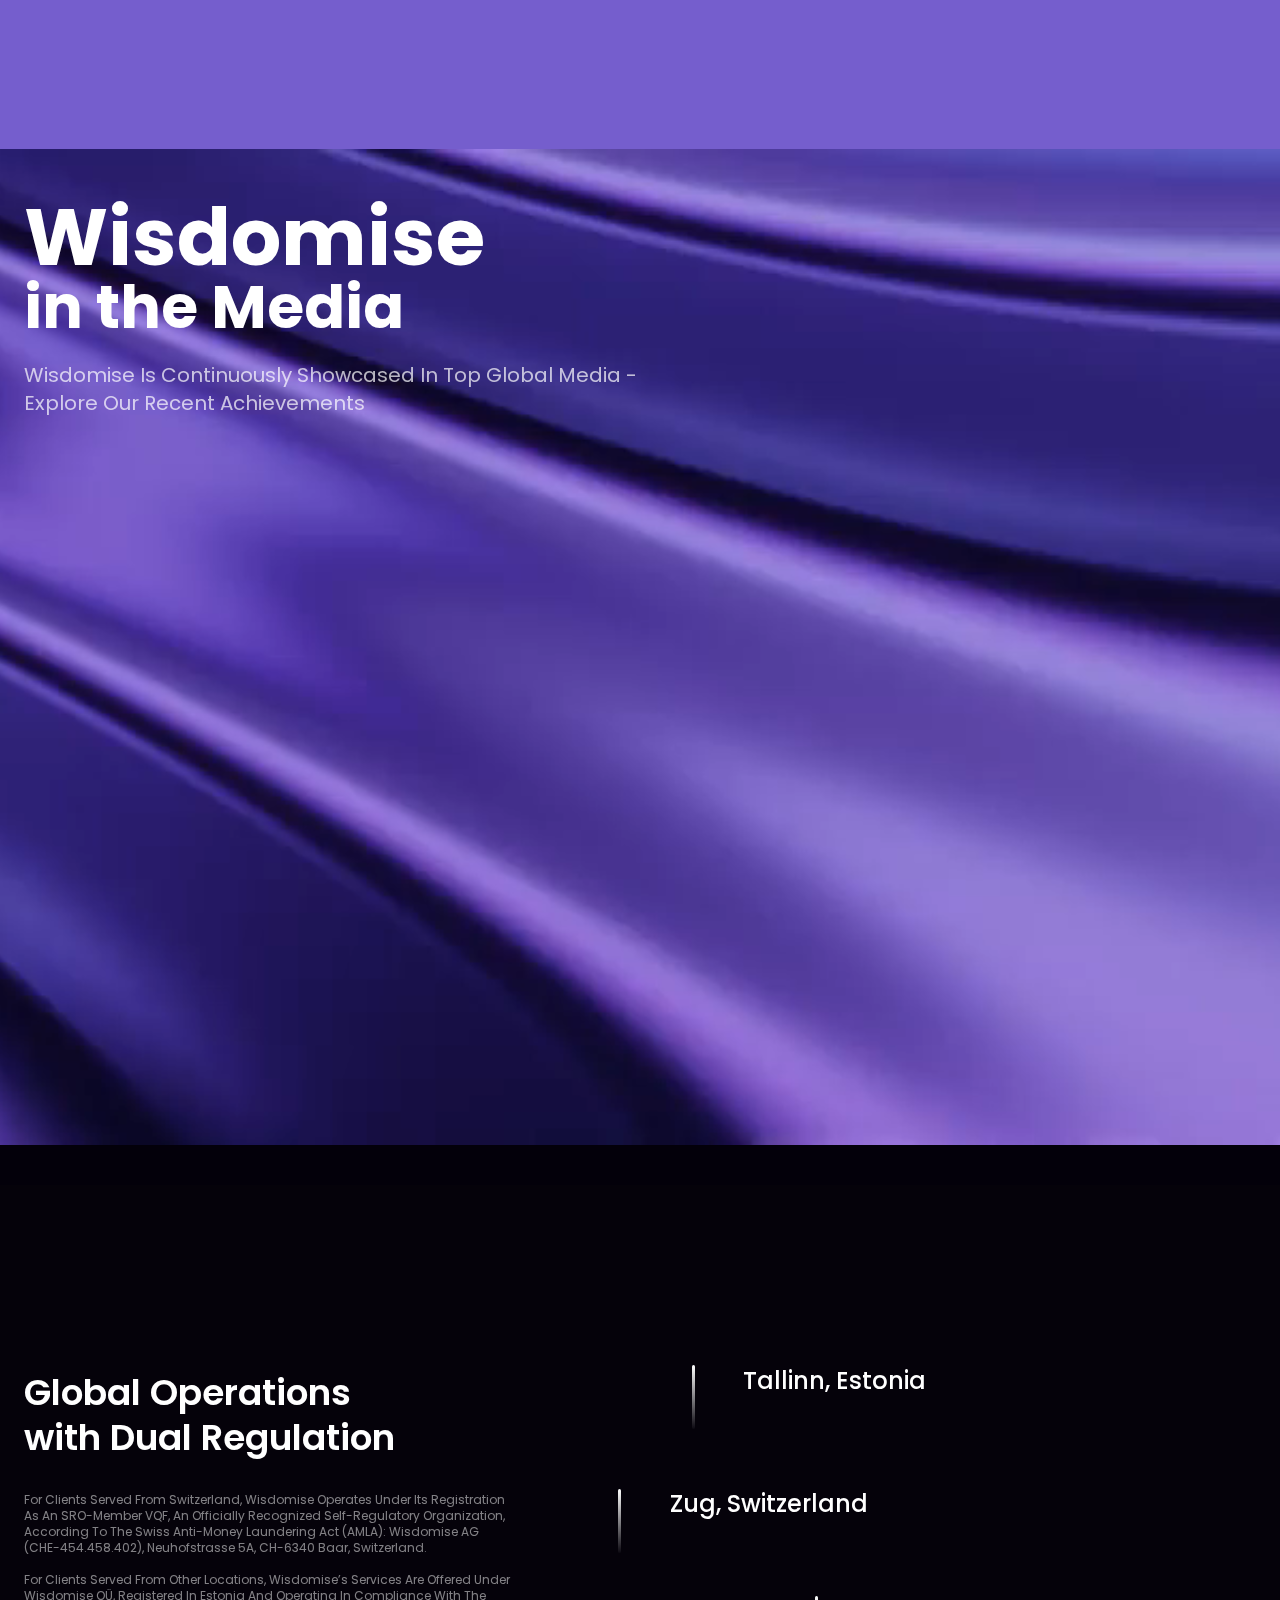
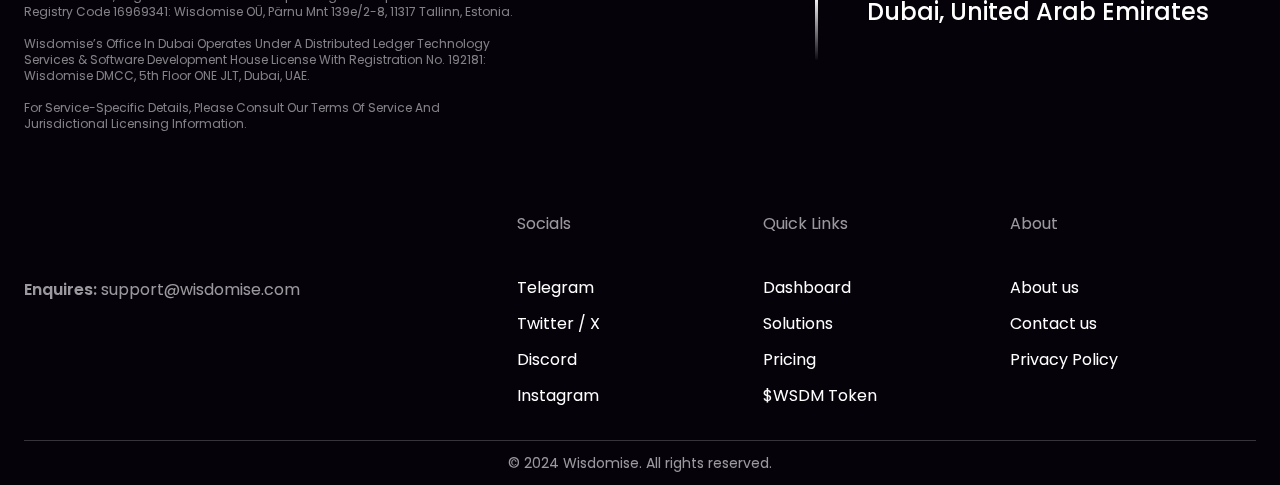
==== commit 024dc32c: "Add files via upload" ====
--- a/index.html
+++ b/index.html
@@ -14,7 +14,7 @@
       <script charset="UTF-8" type="text/javascript" src="./6943d4a3-0672-4a5c-8e52-4ec6c4a5e073.js"></script>
    	
       <link href="https://cdn.jsdelivr.net/npm/tailwindcss@latest/dist/tailwind.min.css" rel="stylesheet">
-         <link rel="preload" as="script" fetchpriority="low" href="_next/static/chunks/webpack-7b2ac3d9e9b63885.js" crossorigin="">
+         <!--link rel="preload" as="script" fetchpriority="low" href="_next/static/chunks/webpack-7b2ac3d9e9b63885.js" crossorigin=""-->
       
       <link rel="preload" href="https://www.googletagmanager.com/gtm.js?id=GTM-PTR43GF" as="script">
       <title>Wisdomise - AI-Driven Crypto Trading &amp; Insights</title>
